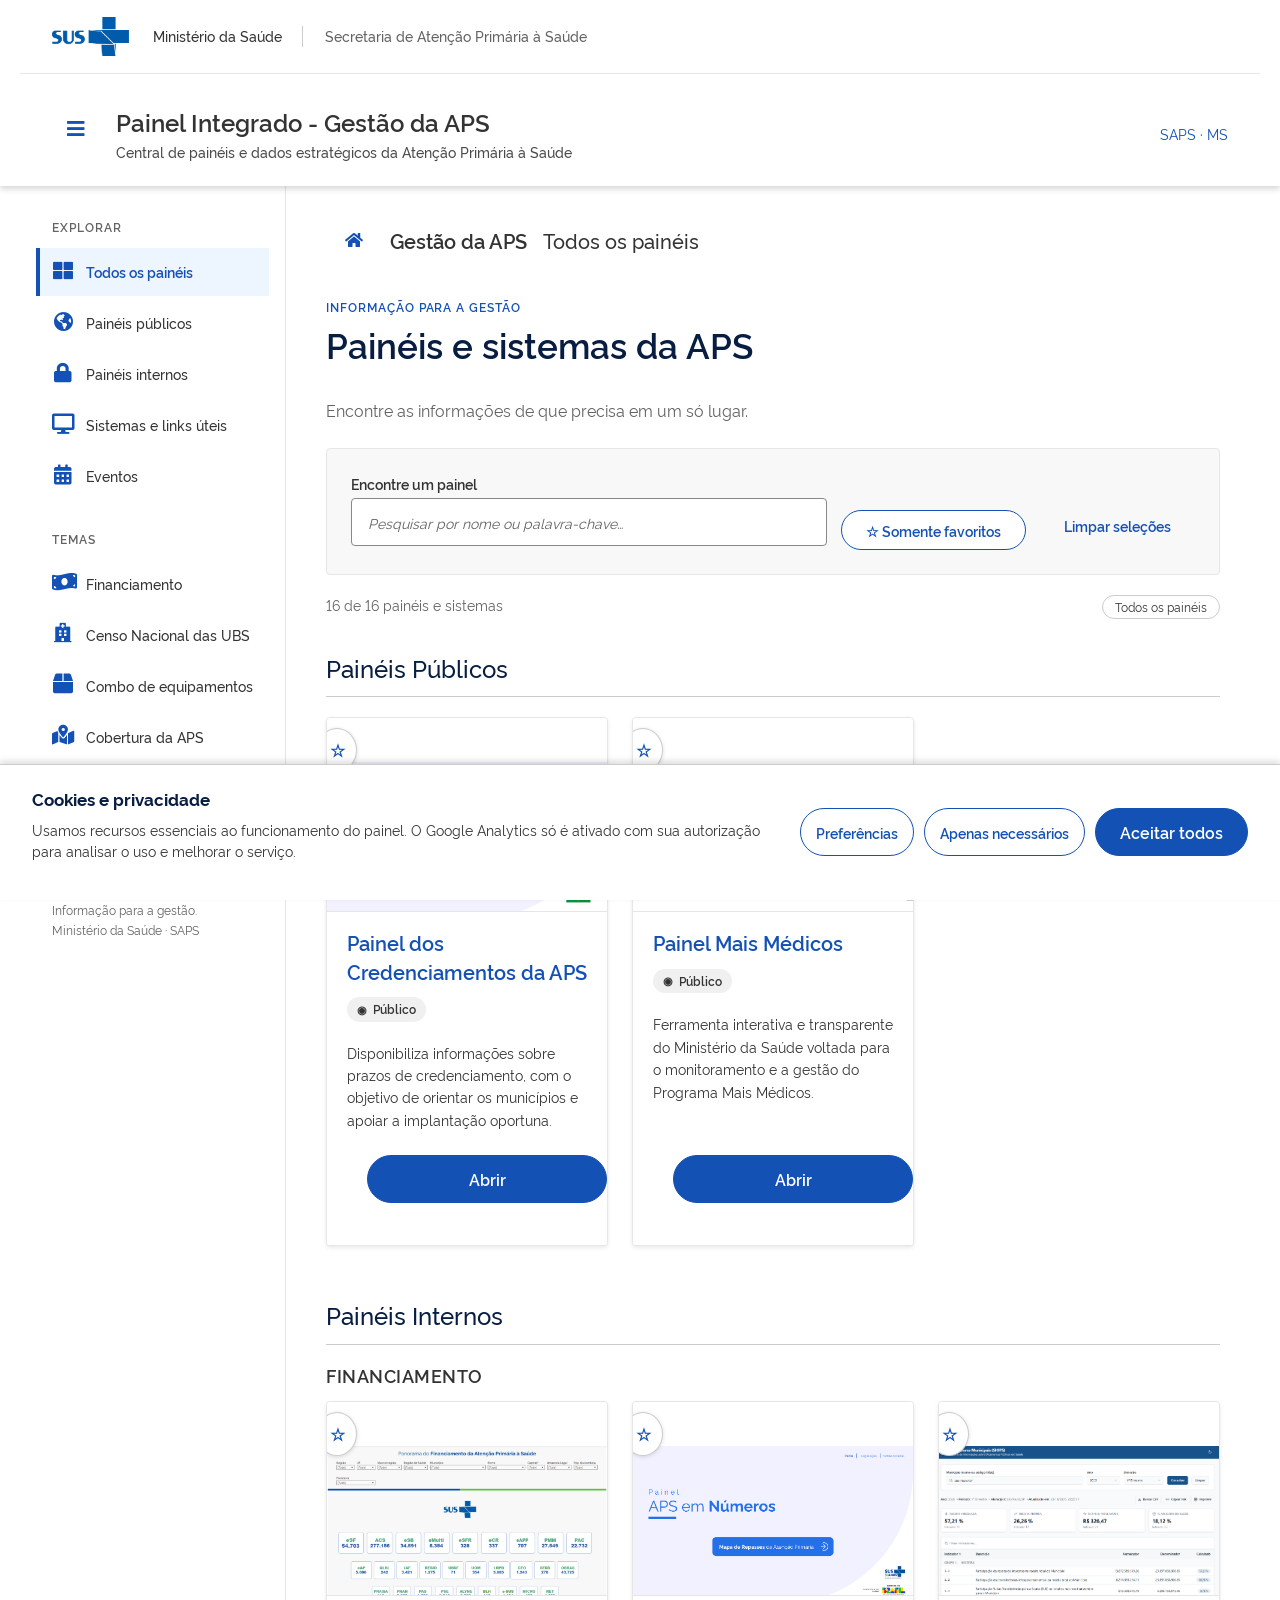
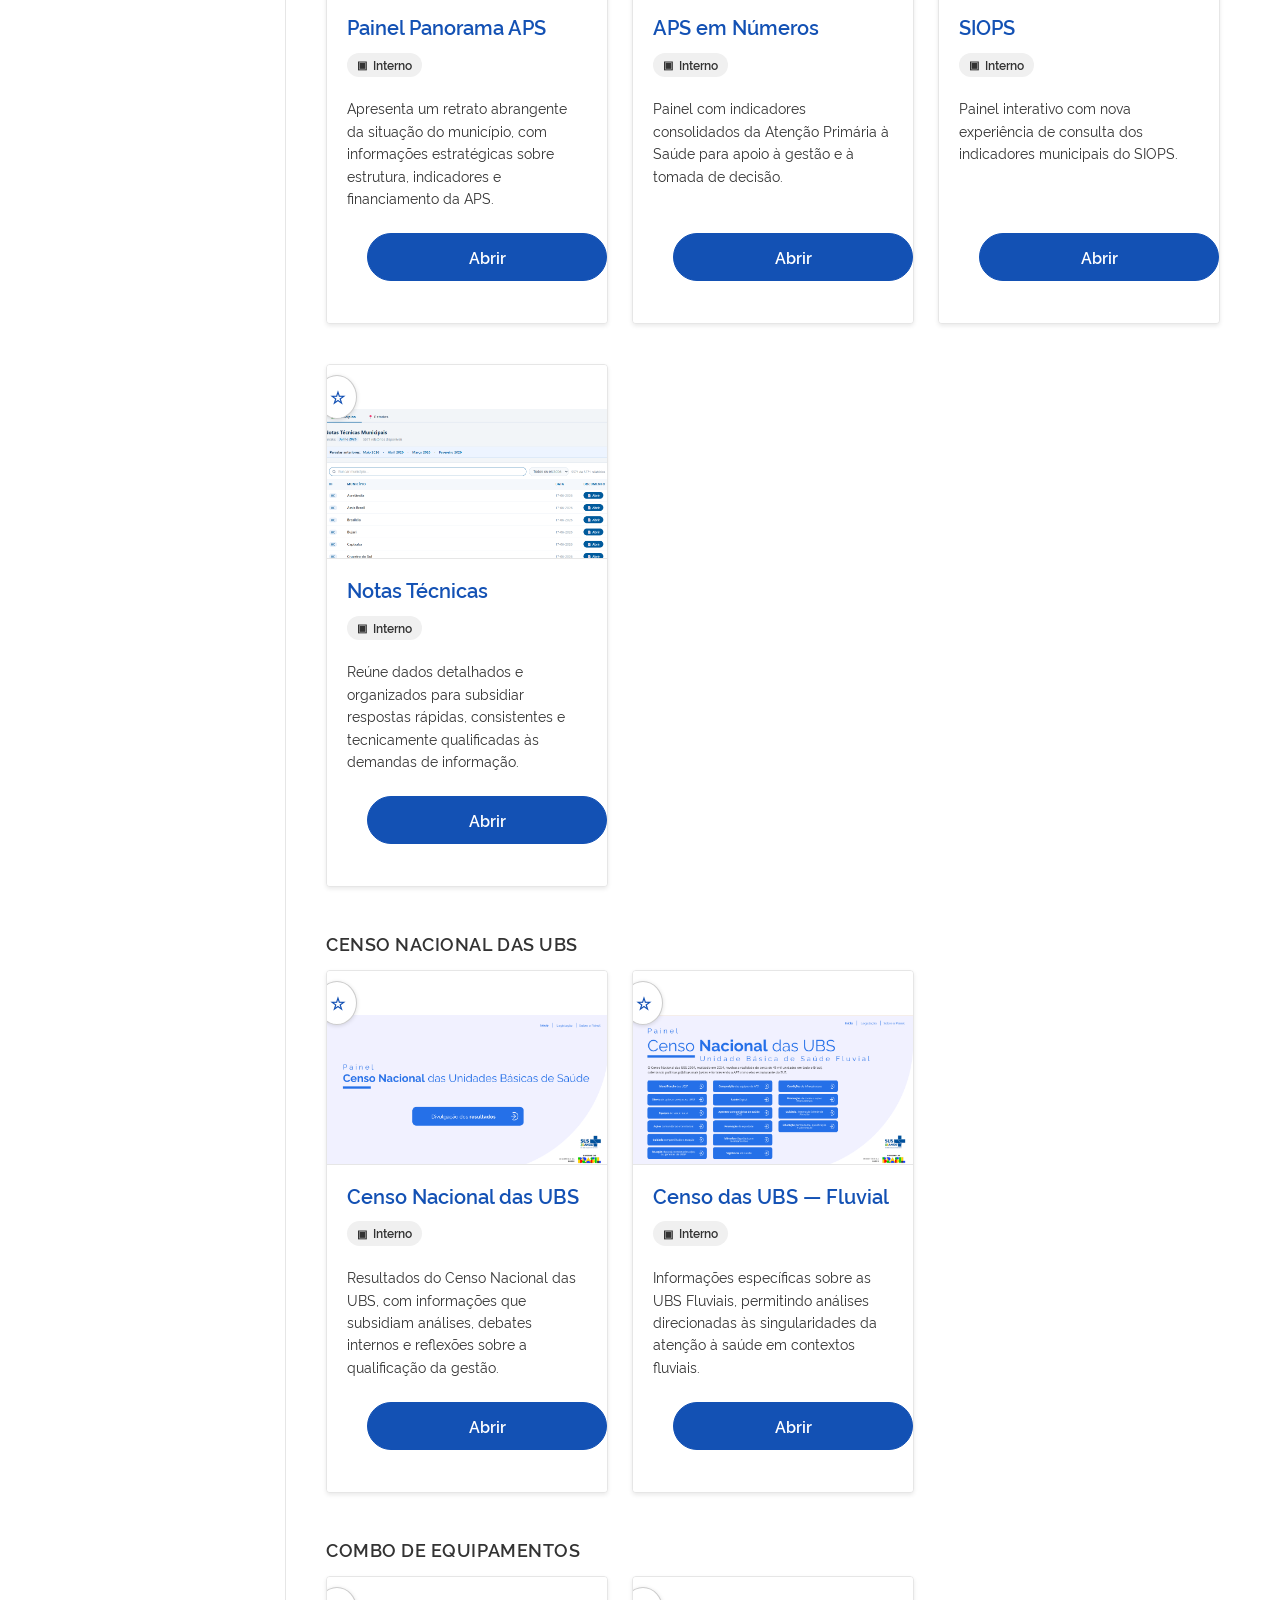
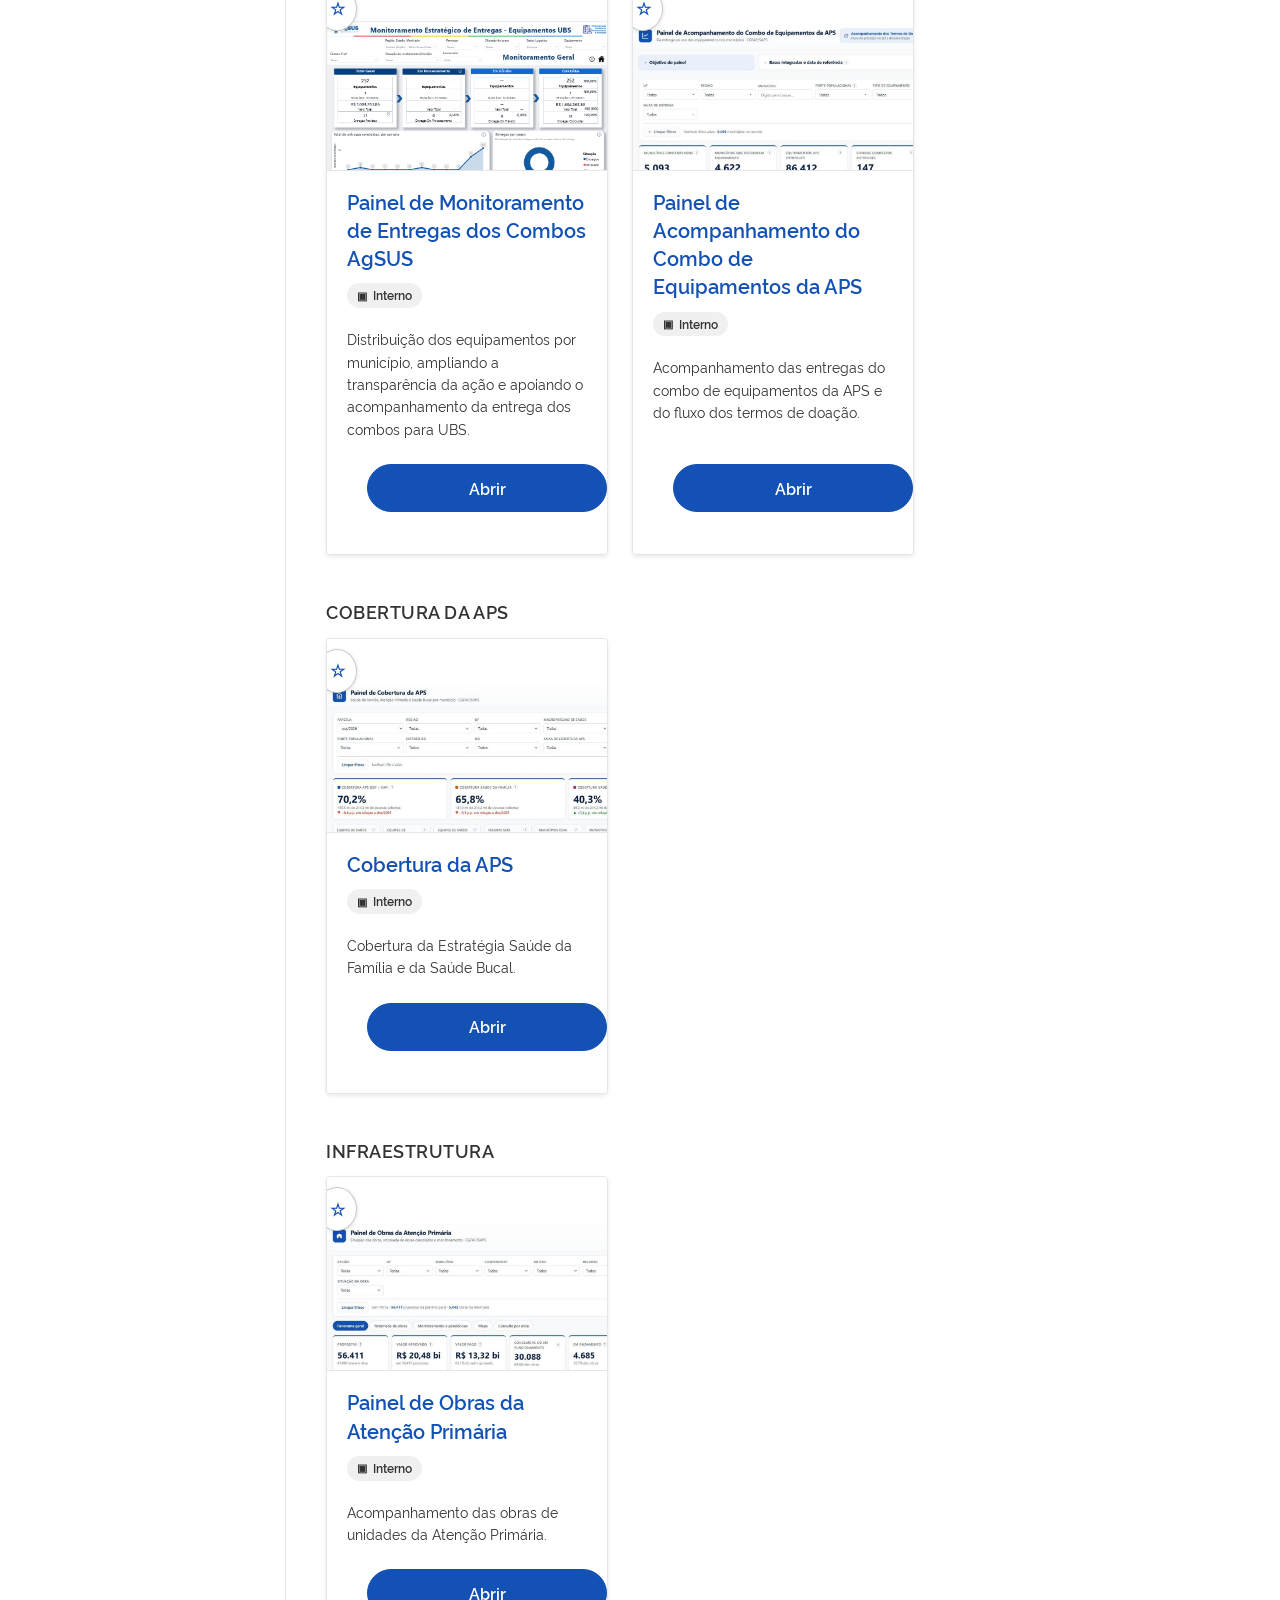
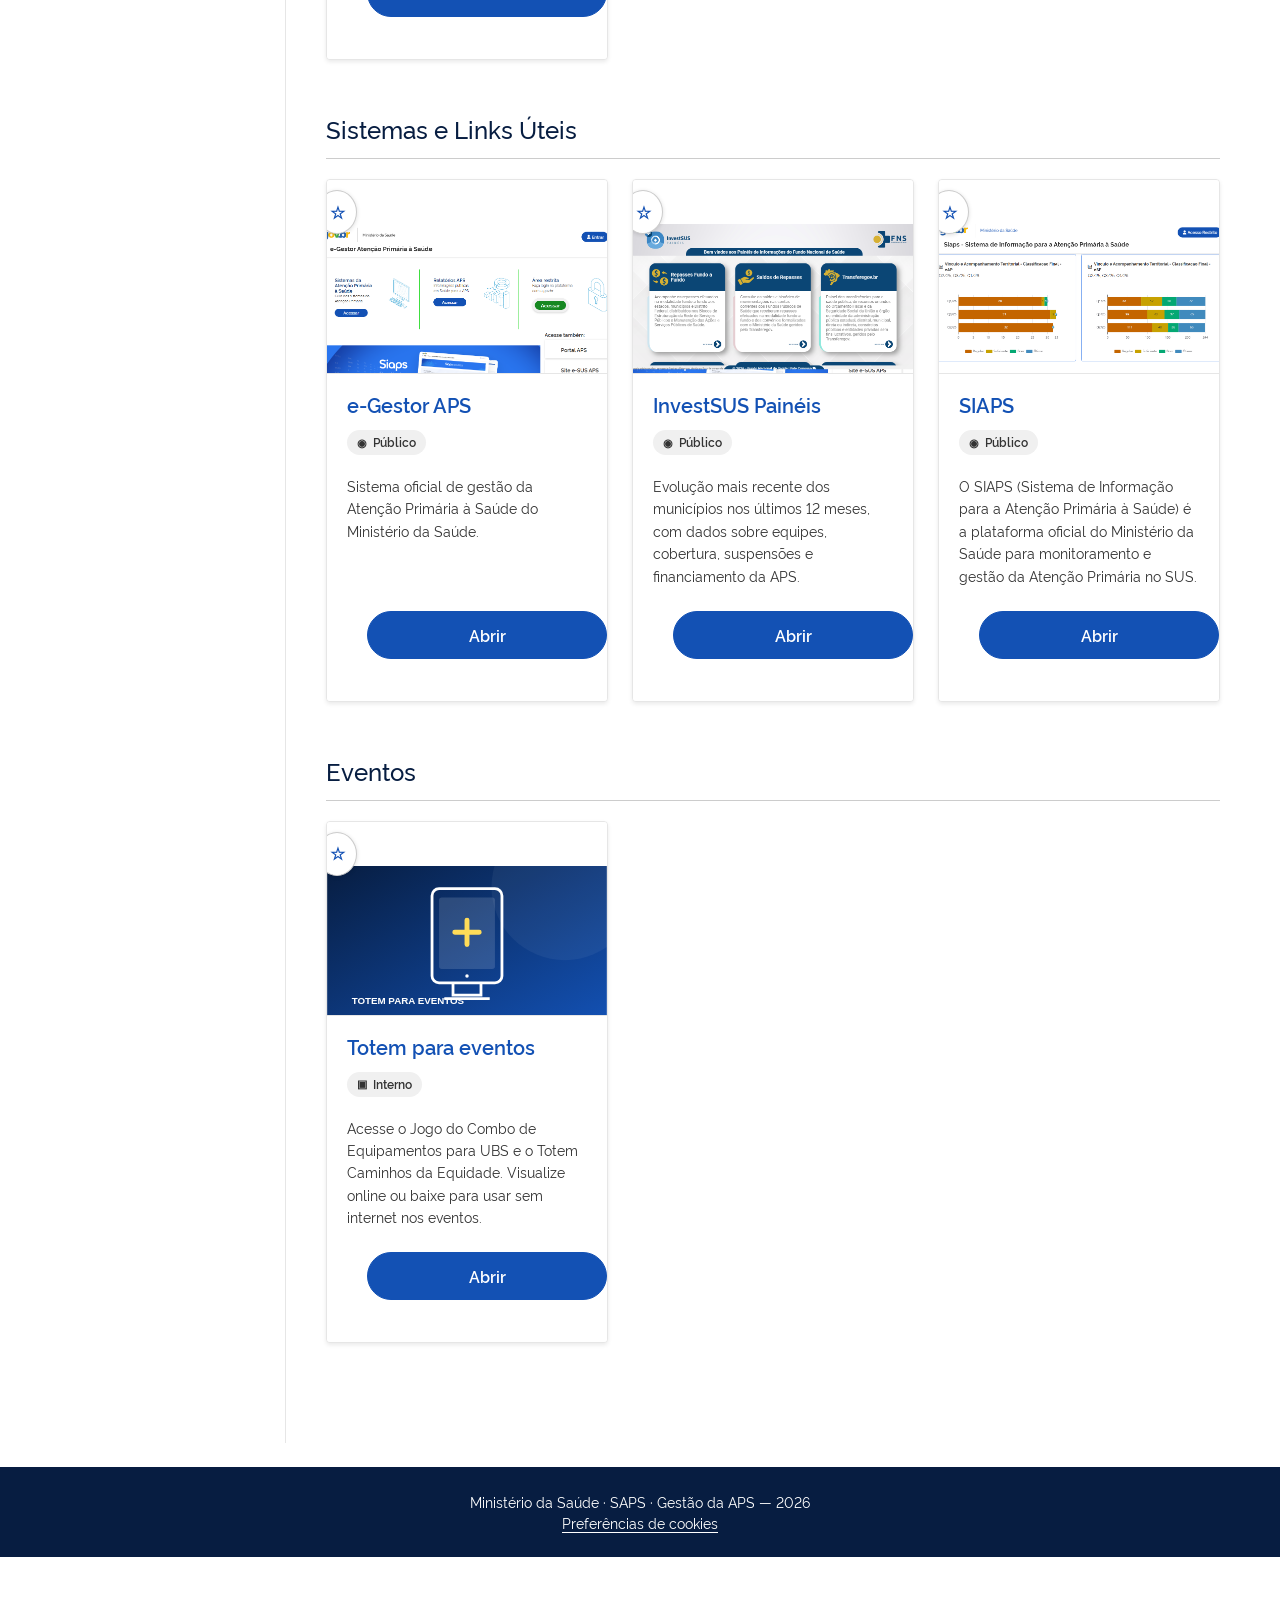
==== index.html @ c531ba9f "Alinha interfaces ao gov.br DS e preserva Totems e Modo Tatico" ====
<!DOCTYPE html>
<html lang="pt-BR">
<head>
  <meta charset="UTF-8" />
  <script>
    // Redireciona somente o domínio antigo, evitando um ciclo no novo endereço.
    if (window.location.hostname === 'saps-atentimentos.onrender.com') {
      window.location.replace('https://atendimentos-saps.onrender.com/');
    }
  </script>
  <meta name="viewport" content="width=device-width, initial-scale=1.0" />
  <title>Painel Integrado - Gestão da APS</title>
  <meta name="description" content="Central de painéis e dados estratégicos da Atenção Primária à Saúde." />
  <link rel="icon" type="image/png" href="imagens/icon.png?v=20261024-original" />
  <!-- Google tag (gtag.js) -->
  <script>
    function gtag(){ /* Analytics condicionado ao consentimento. */ }

    // Dispara um evento no GA4 sempre que um card de painel/link for clicado,
    // identificando qual painel/link foi acessado e para onde ele leva.
    function rastrearClique(nome, categoria, destino) {
      gtag('event', 'clique_painel', {
        'painel_nome': nome,
        'categoria': categoria,
        'destino': destino
      });
    }

    // Se a imagem do painel ainda não foi adicionada em /imagens, mostra um placeholder no lugar.
    function handleImgError(img) {
      var placeholder = document.createElement('div');
      placeholder.className = 'thumb-placeholder';
      placeholder.textContent = 'Imagem em breve';
      img.replaceWith(placeholder);
    }
  </script>
  <style>
    *, *::before, *::after {
      box-sizing: border-box;
      margin: 0;
      padding: 0;
    }
    html {
      scrollbar-color: var(--painel-blue,#1351b4) #e2e8f0;
    }
    ::-webkit-scrollbar {
      width: 12px;
      height: 12px;
    }
    ::-webkit-scrollbar-track {
      background: #e2e8f0;
    }
    ::-webkit-scrollbar-thumb {
      background-color: var(--painel-blue,#1351b4);
      border-radius: 8px;
      border: 2px solid #e2e8f0;
    }
    ::-webkit-scrollbar-thumb:hover {
      background-color: #0c326f;
    }
    body {
      font-family: -apple-system, BlinkMacSystemFont, 'Segoe UI', Roboto, Arial, sans-serif;
      -webkit-font-smoothing: antialiased;
      background: #f8fafc;
      color: #1a2b3c;
      min-height: 100vh;
      display: flex;
      flex-direction: column;
    }
    header {
      background: var(--painel-blue,#1351b4);
      color: #fff;
      padding: 20px 32px;
      box-shadow: 0 2px 6px rgba(0,0,0,0.2);
      display: flex;
      align-items: center;
      justify-content: center;
      gap: 20px;
      text-align: center;
    }
    header img.logo {
      height: 88px;
      width: auto;
      flex-shrink: 0;
    }
    header h1 {
      font-size: 1.45rem;
      font-weight: 600;
      letter-spacing: -0.01em;
      line-height: 1.25;
    }
    header p {
      font-size: 0.9rem;
      font-weight: 300;
      opacity: 0.88;
      margin-top: 6px;
    }
    main {
      flex: 1;
      width: 100%;
      max-width: 1200px;
      margin: 0 auto;
      padding: 32px 20px 48px;
    }
    section.grupo {
      margin-bottom: 48px;
    }
    section.grupo h2 {
      font-size: 0.78rem;
      font-weight: 700;
      text-transform: uppercase;
      letter-spacing: 0.06em;
      color: var(--painel-blue,#1351b4);
      border-bottom: 1px solid #d7e0e9;
      padding-bottom: 10px;
      margin-bottom: 18px;
    }
    .subgrupo {
      margin-bottom: 24px;
    }
    .subgrupo:last-child {
      margin-bottom: 0;
    }
    .subgrupo-titulo {
      font-size: 0.85rem;
      font-weight: 700;
      text-transform: uppercase;
      letter-spacing: 0.03em;
      color: #4b5c6e;
      margin-bottom: 10px;
    }
    .cards {
      display: grid;
      grid-template-columns: repeat(auto-fill, minmax(280px, 1fr));
      gap: 22px;
    }
    .card {
      position: relative;
      isolation: isolate;
      background: #ffffff;
      border: 1px solid #e6ecf2;
      border-top: 4px solid #c9d6e2;
      border-radius: 8px;
      box-shadow: 0 1px 2px rgba(16,24,40,0.04);
      padding: 22px 24px;
      display: flex;
      flex-direction: column;
      gap: 8px;
      transition: border-color 0.15s ease, box-shadow 0.15s ease, transform 0.15s ease;
    }
    .card:hover {
      border-color: #c9d6e2;
      box-shadow: 0 8px 20px rgba(16,24,40,0.1);
      transform: translateY(-3px);
    }
    .card.cat-publico { border-top-color: #2fa85a; }
    .card.cat-financiamento { border-top-color: #d9822b; }
    .card.cat-censo-ubs { border-top-color: #7c4dd9; }
    .card.cat-combos-ubs { border-top-color: #0aa3b5; }
    .card.cat-cobertura-aps { border-top-color: #2e8b57; }
    .card.cat-infraestrutura { border-top-color: #b5533e; }
    .card.cat-sistemas { border-top-color: var(--painel-blue,#1351b4); }
    .cat-icon {
      margin-right: 6px;
    }
    .favorite-btn {
      position: absolute;
      top: 12px;
      right: 12px;
      z-index: 2;
      width: 30px;
      height: 30px;
      border: none;
      border-radius: 50%;
      background: rgba(16,24,40,0.04);
      color: #9aa8b8;
      font-size: 1rem;
      line-height: 1;
      cursor: pointer;
      display: flex;
      align-items: center;
      justify-content: center;
      transition: background 0.15s ease, color 0.15s ease;
    }
    .favorite-btn:hover {
      background: rgba(217,130,11,0.12);
    }
    .favorite-btn.ativo {
      color: #d98a0b;
    }
    .card a.acessar {
      position: relative;
      z-index: 1;
    }
    .card a.acessar::after {
      content: '';
      position: absolute;
      inset: 0;
      z-index: 1;
    }
    .thumb {
      width: 100%;
      height: 160px;
      border-radius: 6px;
      overflow: hidden;
      background: #e8edf2;
    }
    .thumb img {
      width: 100%;
      height: 100%;
      object-fit: cover;
      object-position: top;
      display: block;
    }
    .thumb-placeholder {
      width: 100%;
      height: 160px;
      display: flex;
      align-items: center;
      justify-content: center;
      color: #8a99ab;
      font-size: 0.8rem;
      background: #e8edf2;
      border-radius: 6px;
      text-align: center;
      padding: 0 12px;
    }
    .card-title {
      display: flex;
      align-items: center;
      justify-content: space-between;
      gap: 8px;
    }
    .card-title h3 {
      font-size: 0.98rem;
      font-weight: 600;
      color: #1a2b3c;
    }
    .badge {
      display: inline-flex;
      align-items: center;
      gap: 6px;
      font-size: 0.7rem;
      font-weight: 600;
      text-transform: uppercase;
      letter-spacing: 0.03em;
      white-space: nowrap;
    }
    .badge .dot {
      width: 6px;
      height: 6px;
      border-radius: 50%;
      flex-shrink: 0;
    }
    .badge.interno {
      color: #b3540a;
    }
    .badge.interno .dot {
      background: #d9822b;
    }
    .badge.publico {
      color: #1c7a3c;
    }
    .badge.publico .dot {
      background: #2fa85a;
    }
    .card p.desc {
      font-size: 0.85rem;
      color: #4b5c6e;
      line-height: 1.4;
      flex: 1;
    }
    .card a.acessar {
      align-self: flex-start;
      margin-top: 4px;
      background: var(--painel-blue,#1351b4);
      color: #fff;
      text-decoration: none;
      font-size: 0.82rem;
      font-weight: 600;
      padding: 7px 14px;
      border-radius: 6px;
      transition: background 0.15s ease;
    }
    .card a.acessar:hover {
      background: #0c326f;
    }
    /* Rodapé no padrão do SIAPS (faixa azul-marinho, texto branco); o visual final está em visual_saps.css. */
    footer {
      margin-top: 24px;
      padding: 25px 30px;
      border: 0;
      background: none;
      text-align: center;
      font-size: 12px;
      color: #8190a4;
    }
    .busca-bar {
      background: #ffffff;
      border-bottom: 1px solid #e6ecf2;
      padding: 18px 20px;
      display: flex;
      align-items: center;
      justify-content: center;
      gap: 12px;
      flex-wrap: wrap;
    }
    .busca-input {
      width: 100%;
      max-width: 420px;
      padding: 10px 14px;
      border: 1px solid #d0dae4;
      border-radius: 8px;
      font-size: 0.9rem;
      color: #1a2b3c;
    }
    .busca-input:focus {
      outline: none;
      border-color: var(--painel-blue,#1351b4);
      box-shadow: 0 0 0 3px rgba(19,81,180,0.12);
    }
    .favoritos-toggle {
      padding: 10px 16px;
      border: 1px solid #d0dae4;
      border-radius: 8px;
      background: #fff;
      color: #4b5c6e;
      font-size: 0.85rem;
      font-weight: 600;
      cursor: pointer;
      white-space: nowrap;
      transition: background 0.15s ease, color 0.15s ease, border-color 0.15s ease;
    }
    .favoritos-toggle.ativo {
      background: #fff4e0;
      border-color: #d98a0b;
      color: #b3540a;
    }
    .empty-state {
      display: none;
      text-align: center;
      padding: 40px 20px;
      color: #6b7c93;
      font-size: 0.9rem;
    }
    .modal-overlay {
      position: fixed;
      inset: 0;
      background: rgba(16,24,40,0.55);
      display: flex;
      align-items: center;
      justify-content: center;
      padding: 24px;
      z-index: 1000;
      opacity: 0;
      pointer-events: none;
      transition: opacity 0.15s ease;
    }
    .modal-overlay.aberto {
      opacity: 1;
      pointer-events: auto;
    }
    .modal-painel {
      background: #fff;
      border-radius: 10px;
      width: 100%;
      max-width: 1200px;
      height: 88vh;
      display: flex;
      flex-direction: column;
      overflow: hidden;
      box-shadow: 0 20px 60px rgba(16,24,40,0.3);
    }
    .modal-header {
      display: flex;
      align-items: center;
      justify-content: space-between;
      gap: 12px;
      padding: 14px 20px;
      border-bottom: 1px solid #e6ecf2;
      flex-shrink: 0;
    }
    .modal-header h3 {
      font-size: 1rem;
      font-weight: 600;
      color: #1a2b3c;
    }
    .modal-actions {
      display: flex;
      align-items: center;
      gap: 16px;
      flex-shrink: 0;
    }
    .modal-link {
      font-size: 0.82rem;
      color: var(--painel-blue,#1351b4);
      text-decoration: none;
      font-weight: 600;
      white-space: nowrap;
    }
    .modal-link:hover {
      text-decoration: underline;
    }
    .modal-close {
      width: 32px;
      height: 32px;
      border: none;
      border-radius: 6px;
      background: #f0f4f8;
      color: #4b5c6e;
      font-size: 1rem;
      cursor: pointer;
      flex-shrink: 0;
    }
    .modal-close:hover {
      background: #e6ecf2;
    }
    .modal-body {
      position: relative;
      flex: 1;
      background: #f8fafc;
    }
    .modal-body iframe {
      position: absolute;
      inset: 0;
      width: 100%;
      height: 100%;
      border: none;
      opacity: 0;
      transition: opacity 0.2s ease;
    }
    .modal-loading {
      position: absolute;
      inset: 0;
      display: flex;
      align-items: center;
      justify-content: center;
      color: #6b7c93;
      font-size: 0.9rem;
      background: #f8fafc;
    }
    @media (max-width: 600px) {
      .modal-overlay {
        padding: 0;
      }
      .modal-painel {
        height: 100vh;
        border-radius: 0;
      }
    }
    @media (max-width: 600px) {
      header {
        flex-direction: column;
        gap: 12px;
      }
    }
  </style>
  <link rel="stylesheet" href="visual_saps.css?v=20261122-govbr">
  <link rel="stylesheet" href="privacidade.css?v=20261110">
<link rel="stylesheet" href="govbr_base.css?v=3.7.0-20261122">
</head>
<body class="template-base">
<div class="br-skiplink"><a class="skip" href="#conteudo" accesskey="1">Ir para o conteúdo</a></div>
<header class="saps-header br-header"><div class="container-lg">
  <div class="institution header-top"><div class="header-logo"><img class="logo" src="imagens/logo_sus.png?v=20261024-sus" alt="Logo SUS"><strong>Ministério da Saúde</strong></div><span>Secretaria de Atenção Primária à Saúde</span></div>
  <div class="brand header-bottom"><div class="header-menu"><button id="menuToggle" class="br-button circle" type="button" aria-label="Recolher menu" aria-expanded="true" aria-controls="sideMenu"><i class="fas fa-bars nav-icon" aria-hidden="true"></i></button><div class="header-info"><h1 class="header-title">Painel Integrado - Gestão da APS</h1><p class="header-subtitle">Central de painéis e dados estratégicos da Atenção Primária à Saúde</p></div></div><span class="brand-tag">SAPS · MS</span></div>
</div></header>
<button id="menuBackdrop" type="button" aria-label="Fechar menu" hidden></button>
<div class="app container-lg"><aside class="sidebar br-menu" id="sideMenu"><div class="menu-container"><div class="menu-panel"><div class="menu-body">
  <div class="nav-title">EXPLORAR</div><nav aria-label="Categorias de acesso">
    <button class="nav-item menu-item active" type="button" data-filter="todos" aria-label="Todos os painéis" aria-current="page"><i class="fas fa-th-large nav-icon" aria-hidden="true"></i><span>Todos os painéis</span></button>
    <button class="nav-item menu-item" type="button" data-filter="publico" aria-label="Painéis públicos"><i class="fas fa-globe-americas nav-icon" aria-hidden="true"></i><span>Painéis públicos</span></button>
    <button class="nav-item menu-item" type="button" data-filter="interno" aria-label="Painéis internos"><i class="fas fa-lock nav-icon" aria-hidden="true"></i><span>Painéis internos</span></button>
    <button class="nav-item menu-item" type="button" data-filter="sistemas" aria-label="Sistemas e links úteis"><i class="fas fa-desktop nav-icon" aria-hidden="true"></i><span>Sistemas e links úteis</span></button>
    <button class="nav-item menu-item" type="button" data-filter="eventos" aria-label="Eventos"><i class="fas fa-calendar-alt nav-icon" aria-hidden="true"></i><span>Eventos</span></button>
  </nav><div class="nav-title temas">TEMAS</div><nav aria-label="Temas dos painéis">
    <button class="nav-item menu-item" type="button" data-filter="financiamento" aria-label="Financiamento"><i class="fas fa-money-bill-wave nav-icon" aria-hidden="true"></i><span>Financiamento</span></button>
    <button class="nav-item menu-item" type="button" data-filter="censo-ubs" aria-label="Censo Nacional das UBS"><i class="fas fa-hospital nav-icon" aria-hidden="true"></i><span>Censo Nacional das UBS</span></button>
    <button class="nav-item menu-item" type="button" data-filter="combos-ubs" aria-label="Combo de equipamentos"><i class="fas fa-box nav-icon" aria-hidden="true"></i><span>Combo de equipamentos</span></button>
    <button class="nav-item menu-item" type="button" data-filter="cobertura-aps" aria-label="Cobertura da APS"><i class="fas fa-map-marked-alt nav-icon" aria-hidden="true"></i><span>Cobertura da APS</span></button>
    <button class="nav-item menu-item" type="button" data-filter="infraestrutura" aria-label="Infraestrutura"><i class="fas fa-building nav-icon" aria-hidden="true"></i><span>Infraestrutura</span></button>
  </nav><div class="sidebar-footer"><strong>Gestão da APS</strong>Informação para a gestão.<br>Ministério da Saúde · SAPS</div>
</div></div></div></aside><main id="conteudo" tabindex="-1">
  <nav class="breadcrumb br-breadcrumb" aria-label="Navegação"><ol class="crumb-list"><li class="crumb home"><a class="br-button circle" href="#conteudo" aria-label="Ir para o conteúdo"><i class="fas fa-home" aria-hidden="true"></i></a></li><li class="crumb"><span>Gestão da APS</span></li><li class="crumb" aria-current="page"><span id="breadcrumbCurrent">Todos os painéis</span></li></ol></nav>
  <div class="page-heading"><div class="eyebrow">INFORMAÇÃO PARA A GESTÃO</div><h2>Painéis e sistemas da APS</h2><p>Encontre as informações de que precisa em um só lugar.</p></div>
  <div class="busca-bar"><div class="br-input"><label for="busca">Encontre um painel</label><input type="search" class="busca-input" id="busca" placeholder="Pesquisar por nome ou palavra-chave…" oninput="aplicarFiltros()"></div><button type="button" class="favoritos-toggle br-button secondary" id="favoritosToggle" aria-pressed="false" onclick="alternarFavoritosToggle()">☆ Somente favoritos</button><button type="button" class="clear-search br-button tertiary" id="clearSearch">Limpar seleções</button></div>
  <div class="results"><span id="resultCount" role="status" aria-live="polite"></span><span id="filterCurrent" class="filter-chip">Todos os painéis</span></div>

    <section class="grupo">
      <h2>Painéis Públicos</h2>
      <div class="cards">
        <div class="card br-card cat-publico" data-id="credenciamentos-aps"><div class="card-header">
          <button class="favorite-btn br-button circle tertiary" type="button" aria-label="Favoritar Painel dos Credenciamentos da APS" onclick="alternarFavorito(event, 'credenciamentos-aps', this)">☆</button>
          <div class="thumb">
            <img src="imagens/credenciamentos.png" alt="Prévia do Painel dos Credenciamentos da APS" loading="lazy" onerror="handleImgError(this)">
          </div>
          <div class="card-title">
            <h3><span class="cat-icon">🌐</span>Painel dos Credenciamentos da APS</h3>
            <span class="badge publico"><span class="dot"></span>Público</span>
          </div>
          </div><div class="card-content"><p class="desc">Disponibiliza informações sobre prazos de credenciamento, com o objetivo de orientar os municípios e apoiar a implantação oportuna.</p></div><div class="card-footer">
          <a class="acessar br-button primary" href="https://painel-credenciamentos.onrender.com/" target="_blank" rel="noopener"
             onclick="rastrearClique('Painel dos Credenciamentos da APS', 'Público', 'https://painel-credenciamentos.onrender.com/')">Abrir</a></div>
        </div>

        <div class="card br-card cat-publico" data-id="mais-medicos"><div class="card-header">
          <button class="favorite-btn br-button circle tertiary" type="button" aria-label="Favoritar Painel Mais Médicos" onclick="alternarFavorito(event, 'mais-medicos', this)">☆</button>
          <div class="thumb">
            <img src="imagens/mais-medicos.png" alt="Prévia do Painel Mais Médicos" loading="lazy" onerror="handleImgError(this)">
          </div>
          <div class="card-title">
            <h3><span class="cat-icon">🌐</span>Painel Mais Médicos</h3>
            <span class="badge publico"><span class="dot"></span>Público</span>
          </div>
          </div><div class="card-content"><p class="desc">Ferramenta interativa e transparente do Ministério da Saúde voltada para o monitoramento e a gestão do Programa Mais Médicos.</p></div><div class="card-footer">
          <a class="acessar br-button primary" href="https://app.powerbi.com/view?r=eyJrIjoiMTZkYzIxZGUtMTU5NS00NDllLWI4OGMtM2VhMzJmNDJkZWI4IiwidCI6IjlhNTU0YWQzLWI1MmItNDg2Mi1hMzZmLTg0ZDg5MWU1YzcwNSJ9&pageName=ad4a2a374aec48992ed2" target="_blank" rel="noopener"
             onclick="rastrearClique('Painel Mais Médicos', 'Público', 'powerbi_mais_medicos')">Abrir</a></div>
        </div>
      </div>
    </section>

    <section class="grupo">
      <h2>Painéis Internos</h2>

      <div class="subgrupo">
        <h3 class="subgrupo-titulo">Financiamento</h3>
        <div class="cards">
          <div class="card br-card cat-financiamento" data-id="panorama-aps"><div class="card-header">
            <button class="favorite-btn br-button circle tertiary" type="button" aria-label="Favoritar Painel Panorama APS" onclick="alternarFavorito(event, 'panorama-aps', this)">☆</button>
            <div class="thumb">
              <img src="imagens/panorama-aps.png" alt="Prévia do Painel Panorama APS" loading="lazy" onerror="handleImgError(this)">
            </div>
            <div class="card-title">
              <h3><span class="cat-icon">💰</span>Painel Panorama APS</h3>
              <span class="badge interno"><span class="dot"></span>Interno</span>
            </div>
            </div><div class="card-content"><p class="desc">Apresenta um retrato abrangente da situação do município, com informações estratégicas sobre estrutura, indicadores e financiamento da APS.</p></div><div class="card-footer">
            <a class="acessar br-button primary" href="https://apspanorama.onrender.com/" target="_blank" rel="noopener"
               onclick="rastrearClique('Painel Panorama APS', 'Interno', 'https://apspanorama.onrender.com/')">Abrir</a></div>
          </div>

          <div class="card br-card cat-financiamento" data-id="aps-em-numeros"><div class="card-header">
            <button class="favorite-btn br-button circle tertiary" type="button" aria-label="Favoritar APS em Números" onclick="alternarFavorito(event, 'aps-em-numeros', this)">☆</button>
            <div class="thumb">
              <img src="imagens/aps-em-numeros.png" alt="Prévia do painel APS em Números" loading="lazy" onerror="handleImgError(this)">
            </div>
            <div class="card-title">
              <h3><span class="cat-icon">💰</span>APS em Números</h3>
              <span class="badge interno"><span class="dot"></span>Interno</span>
            </div>
            </div><div class="card-content"><p class="desc">Painel com indicadores consolidados da Atenção Primária à Saúde para apoio à gestão e à tomada de decisão.</p></div><div class="card-footer">
            <a class="acessar br-button primary" href="https://app.powerbi.com/view?r=eyJrIjoiOWRmOTNkZjktYjhkZC00NjI2LTk0YzQtMDEwNTY3OWQ5NWUzIiwidCI6IjlhNTU0YWQzLWI1MmItNDg2Mi1hMzZmLTg0ZDg5MWU1YzcwNSJ9" target="_blank" rel="noopener"
               onclick="rastrearClique('APS em Números', 'Interno', 'powerbi_aps_em_numeros')">Abrir</a></div>
          </div>

          <div class="card br-card cat-financiamento" data-id="siops"><div class="card-header">
            <button class="favorite-btn br-button circle tertiary" type="button" aria-label="Favoritar SIOPS" onclick="alternarFavorito(event, 'siops', this)">☆</button>
            <div class="thumb">
              <img src="imagens/SIOPS.png" alt="Prévia do painel SIOPS" loading="lazy" onerror="handleImgError(this)">
            </div>
            <div class="card-title">
              <h3><span class="cat-icon">💰</span>SIOPS</h3>
              <span class="badge interno"><span class="dot"></span>Interno</span>
            </div>
            </div><div class="card-content"><p class="desc">Painel interativo com nova experiência de consulta dos indicadores municipais do SIOPS.</p></div><div class="card-footer">
            <a class="acessar br-button primary" href="https://portal-dados-municipais.lovable.app/" target="_blank" rel="noopener"
               onclick="rastrearClique('SIOPS', 'Interno', 'https://portal-dados-municipais.lovable.app/')">Abrir</a></div>
          </div>

          <div class="card br-card cat-financiamento" data-id="notas-tecnicas"><div class="card-header">
            <button class="favorite-btn br-button circle tertiary" type="button" aria-label="Favoritar Notas Técnicas" onclick="alternarFavorito(event, 'notas-tecnicas', this)">☆</button>
            <div class="thumb">
              <img src="imagens/notas-tecnicas.png" alt="Prévia do painel Notas Técnicas" loading="lazy" onerror="handleImgError(this)">
            </div>
            <div class="card-title">
              <h3><span class="cat-icon">💰</span>Notas Técnicas</h3>
              <span class="badge interno"><span class="dot"></span>Interno</span>
            </div>
            </div><div class="card-content"><p class="desc">Reúne dados detalhados e organizados para subsidiar respostas rápidas, consistentes e tecnicamente qualificadas às demandas de informação.</p></div><div class="card-footer">
            <a class="acessar br-button primary" href="https://notas-tecnicas-aps.onrender.com/" target="_blank" rel="noopener"
               onclick="return abrirPainel(event, this, 'Notas Técnicas', 'Interno')">Abrir</a></div>
          </div>
        </div>
      </div>

      <div class="subgrupo">
        <h3 class="subgrupo-titulo">Censo Nacional das UBS</h3>
        <div class="cards">
          <div class="card br-card cat-censo-ubs" data-id="censo-nacional-ubs"><div class="card-header">
            <button class="favorite-btn br-button circle tertiary" type="button" aria-label="Favoritar Censo Nacional das UBS" onclick="alternarFavorito(event, 'censo-nacional-ubs', this)">☆</button>
            <div class="thumb">
              <img src="imagens/censo-nacional-ubs.png" alt="Prévia do painel Censo Nacional das UBS" loading="lazy" onerror="handleImgError(this)">
            </div>
            <div class="card-title">
              <h3><span class="cat-icon">🏥</span>Censo Nacional das UBS</h3>
              <span class="badge interno"><span class="dot"></span>Interno</span>
            </div>
            </div><div class="card-content"><p class="desc">Resultados do Censo Nacional das UBS, com informações que subsidiam análises, debates internos e reflexões sobre a qualificação da gestão.</p></div><div class="card-footer">
            <a class="acessar br-button primary" href="https://app.powerbi.com/view?r=eyJrIjoiZjdkMjIyMjUtZjhiNi00NmY3LTgwOTQtMTBkMzljZjFjYzkxIiwidCI6IjlhNTU0YWQzLWI1MmItNDg2Mi1hMzZmLTg0ZDg5MWU1YzcwNSJ9" target="_blank" rel="noopener"
               onclick="rastrearClique('Censo Nacional das UBS', 'Interno', 'powerbi_censo_nacional_ubs')">Abrir</a></div>
          </div>

          <div class="card br-card cat-censo-ubs" data-id="censo-ubs-fluvial"><div class="card-header">
            <button class="favorite-btn br-button circle tertiary" type="button" aria-label="Favoritar Censo das UBS Fluvial" onclick="alternarFavorito(event, 'censo-ubs-fluvial', this)">☆</button>
            <div class="thumb">
              <img src="imagens/censo-ubs-fluvial.png" alt="Prévia do painel Censo das UBS Fluvial" loading="lazy" onerror="handleImgError(this)">
            </div>
            <div class="card-title">
              <h3><span class="cat-icon">🏥</span>Censo das UBS — Fluvial</h3>
              <span class="badge interno"><span class="dot"></span>Interno</span>
            </div>
            </div><div class="card-content"><p class="desc">Informações específicas sobre as UBS Fluviais, permitindo análises direcionadas às singularidades da atenção à saúde em contextos fluviais.</p></div><div class="card-footer">
            <a class="acessar br-button primary" href="https://app.powerbi.com/view?r=eyJrIjoiMmNmNTQ1NWQtNzdmOC00OTg0LTlmZTMtNDg5NTc0OWE5NmRkIiwidCI6IjlhNTU0YWQzLWI1MmItNDg2Mi1hMzZmLTg0ZDg5MWU1YzcwNSJ9" target="_blank" rel="noopener"
               onclick="rastrearClique('Censo das UBS - Fluvial', 'Interno', 'powerbi_censo_ubs_fluvial')">Abrir</a></div>
          </div>
        </div>
      </div>

      <div class="subgrupo">
        <h3 class="subgrupo-titulo">Combo de equipamentos</h3>
        <div class="cards">
          <div class="card br-card cat-combos-ubs" data-id="monitoramento-agsus"><div class="card-header">
            <button class="favorite-btn br-button circle tertiary" type="button" aria-label="Favoritar Painel de Monitoramento de Entregas dos Combos AgSUS" onclick="alternarFavorito(event, 'monitoramento-agsus', this)">☆</button>
            <div class="thumb">
              <img src="imagens/painel-agsus.png" alt="Prévia do Painel de Monitoramento de Entregas dos Combos AgSUS" loading="lazy" onerror="handleImgError(this)">
            </div>
            <div class="card-title">
              <h3><span class="cat-icon">⚙️</span>Painel de Monitoramento de Entregas dos Combos AgSUS</h3>
              <span class="badge interno"><span class="dot"></span>Interno</span>
            </div>
            </div><div class="card-content"><p class="desc">Distribuição dos equipamentos por município, ampliando a transparência da ação e apoiando o acompanhamento da entrega dos combos para UBS.</p></div><div class="card-footer">
            <a class="acessar br-button primary" href="https://app.powerbi.com/groups/me/reports/15cef623-63dc-4a27-a26b-6ae2991eaf70/eb15333dd8d9040b1ce8?ctid=7673b0fd-2c63-4ac7-9d35-a71abe702c9b&amp;experience=power-bi" target="_blank" rel="noopener"
               onclick="rastrearClique('Painel de Monitoramento de Entregas dos Combos AgSUS', 'Interno', 'powerbi_agsus')">Abrir</a></div>
          </div>

          <div class="card br-card cat-combos-ubs" data-id="combo-acompanhamento"><div class="card-header">
            <button class="favorite-btn br-button circle tertiary" type="button" aria-label="Favoritar Painel de Acompanhamento do Combo de Equipamentos da APS" onclick="alternarFavorito(event, 'combo-acompanhamento', this)">☆</button>
            <div class="thumb">
              <img src="imagens/combo-acompanhamento.jpg" alt="Prévia do Painel de Acompanhamento do Combo de Equipamentos da APS" loading="lazy" onerror="handleImgError(this)">
            </div>
            <div class="card-title">
              <h3><span class="cat-icon">⚙️</span>Painel de Acompanhamento do Combo de Equipamentos da APS</h3>
              <span class="badge interno"><span class="dot"></span>Interno</span>
            </div>
            </div><div class="card-content"><p class="desc">Acompanhamento das entregas do combo de equipamentos da APS e do fluxo dos termos de doação.</p></div><div class="card-footer">
            <a class="acessar br-button primary" href="https://painel-cgfap-combo.netlify.app/" target="_blank" rel="noopener"
               onclick="rastrearClique('Painel de Acompanhamento do Combo de Equipamentos da APS', 'Interno', 'web_combo_acompanhamento')">Abrir</a></div>
          </div>
        </div>
      </div>

      <div class="subgrupo">
        <h3 class="subgrupo-titulo">Cobertura da APS</h3>
        <div class="cards">
          <div class="card br-card cat-cobertura-aps" data-id="cobertura-aps"><div class="card-header">
            <button class="favorite-btn br-button circle tertiary" type="button" aria-label="Favoritar Cobertura da APS" onclick="alternarFavorito(event, 'cobertura-aps', this)">☆</button>
            <div class="thumb">
              <img src="imagens/cobertura-cgfap.jpg" alt="Prévia do painel Cobertura da APS" loading="lazy" onerror="handleImgError(this)">
            </div>
            <div class="card-title">
              <h3><span class="cat-icon">📈</span>Cobertura da APS</h3>
              <span class="badge interno"><span class="dot"></span>Interno</span>
            </div>
            </div><div class="card-content"><p class="desc">Cobertura da Estratégia Saúde da Família e da Saúde Bucal.</p></div><div class="card-footer">
            <a class="acessar br-button primary" href="https://painel-cobertura-aps-cgfap.netlify.app/" target="_blank" rel="noopener"
               onclick="rastrearClique('Cobertura da APS', 'Interno', 'web_cobertura_aps')">Abrir</a></div>
          </div>
        </div>
      </div>

      <div class="subgrupo">
        <h3 class="subgrupo-titulo">Infraestrutura</h3>
        <div class="cards">
          <div class="card br-card cat-infraestrutura" data-id="obras-aps"><div class="card-header">
            <button class="favorite-btn br-button circle tertiary" type="button" aria-label="Favoritar Painel de Obras da Atenção Primária" onclick="alternarFavorito(event, 'obras-aps', this)">☆</button>
            <div class="thumb">
              <img src="imagens/obras-aps.jpg" alt="Prévia do Painel de Obras da Atenção Primária" loading="lazy" onerror="handleImgError(this)">
            </div>
            <div class="card-title">
              <h3><span class="cat-icon">🏗️</span>Painel de Obras da Atenção Primária</h3>
              <span class="badge interno"><span class="dot"></span>Interno</span>
            </div>
            </div><div class="card-content"><p class="desc">Acompanhamento das obras de unidades da Atenção Primária.</p></div><div class="card-footer">
            <a class="acessar br-button primary" href="https://painel-obras-aps-cgfap.netlify.app/" target="_blank" rel="noopener"
               onclick="rastrearClique('Painel de Obras da Atenção Primária', 'Interno', 'web_obras_aps')">Abrir</a></div>
          </div>
        </div>
      </div>
    </section>

    <section class="grupo">
      <h2>Sistemas e Links Úteis</h2>
      <div class="cards">
        <div class="card br-card cat-sistemas" data-id="egestor-aps"><div class="card-header">
          <button class="favorite-btn br-button circle tertiary" type="button" aria-label="Favoritar e-Gestor APS" onclick="alternarFavorito(event, 'egestor-aps', this)">☆</button>
          <div class="thumb">
            <img src="imagens/egestor-aps.png" alt="Prévia do sistema e-Gestor APS" loading="lazy" onerror="handleImgError(this)">
          </div>
          <div class="card-title">
            <h3><span class="cat-icon">🔗</span>e-Gestor APS</h3>
            <span class="badge publico"><span class="dot"></span>Público</span>
          </div>
          </div><div class="card-content"><p class="desc">Sistema oficial de gestão da Atenção Primária à Saúde do Ministério da Saúde.</p></div><div class="card-footer">
          <a class="acessar br-button primary" href="https://egestoraps.saude.gov.br/" target="_blank" rel="noopener"
             onclick="rastrearClique('e-Gestor APS', 'Link útil', 'https://egestoraps.saude.gov.br/')">Abrir</a></div>
        </div>

        <div class="card br-card cat-sistemas" data-id="investsus-paineis"><div class="card-header">
          <button class="favorite-btn br-button circle tertiary" type="button" aria-label="Favoritar InvestSUS Painéis" onclick="alternarFavorito(event, 'investsus-paineis', this)">☆</button>
          <div class="thumb">
            <img src="imagens/investsus-paineis.png" alt="Prévia do painel InvestSUS Painéis" loading="lazy" onerror="handleImgError(this)">
          </div>
          <div class="card-title">
            <h3><span class="cat-icon">🔗</span>InvestSUS Painéis</h3>
            <span class="badge publico"><span class="dot"></span>Público</span>
          </div>
          </div><div class="card-content"><p class="desc">Evolução mais recente dos municípios nos últimos 12 meses, com dados sobre equipes, cobertura, suspensões e financiamento da APS.</p></div><div class="card-footer">
          <a class="acessar br-button primary" href="https://investsuspaineis.saude.gov.br/extensions/CGIN_InvestsusPaineis/CGIN_InvestsusPaineis.html" target="_blank" rel="noopener"
             onclick="rastrearClique('InvestSUS Painéis', 'Link útil', 'https://investsuspaineis.saude.gov.br/extensions/CGIN_InvestsusPaineis/CGIN_InvestsusPaineis.html')">Abrir</a></div>
        </div>

        <div class="card br-card cat-sistemas" data-id="siaps"><div class="card-header">
          <button class="favorite-btn br-button circle tertiary" type="button" aria-label="Favoritar SIAPS" onclick="alternarFavorito(event, 'siaps', this)">☆</button>
          <div class="thumb">
            <img src="imagens/siaps.png" alt="Prévia do sistema SIAPS" loading="lazy" onerror="handleImgError(this)">
          </div>
          <div class="card-title">
            <h3><span class="cat-icon">🔗</span>SIAPS</h3>
            <span class="badge publico"><span class="dot"></span>Público</span>
          </div>
          </div><div class="card-content"><p class="desc">O SIAPS (Sistema de Informação para a Atenção Primária à Saúde) é a plataforma oficial do Ministério da Saúde para monitoramento e gestão da Atenção Primária no SUS.</p></div><div class="card-footer">
          <a class="acessar br-button primary" href="https://siaps.saude.gov.br/publico" target="_blank" rel="noopener"
             onclick="rastrearClique('SIAPS', 'Link útil', 'https://siaps.saude.gov.br/publico')">Abrir</a></div>
        </div>
      </div>
    </section>

    <section class="grupo">
      <h2>Eventos</h2>
      <div class="cards">
        <div class="card br-card cat-eventos" data-id="totems"><div class="card-header">
          <button class="favorite-btn br-button circle tertiary" type="button" aria-label="Favoritar Totem para eventos" onclick="alternarFavorito(event, 'totems', this)">☆</button>
          <div class="thumb"><img src="imagens/totems.svg" alt="Totem para eventos" loading="lazy" onerror="handleImgError(this)"></div>
          <div class="card-title"><h3>Totem para eventos</h3><span class="badge interno"><span class="dot"></span>Interno</span></div>
          </div><div class="card-content"><p class="desc">Acesse o Jogo do Combo de Equipamentos para UBS e o Totem Caminhos da Equidade. Visualize online ou baixe para usar sem internet nos eventos.</p></div><div class="card-footer">
          <a class="acessar br-button primary" href="eventos/totems/index.html" onclick="rastrearClique('Totems', 'Eventos', this.href)">Abrir</a></div>
        </div>
      </div>
    </section>

    <p class="empty-state" id="estadoVazio">Nenhum painel encontrado para esta busca.</p>
  </main></div>

  <footer class="br-footer"><div class="container-lg"><div class="info">Ministério da Saúde · SAPS · Gestão da APS — 2026</div></div></footer>

  <div class="modal-overlay br-scrim" id="modalOverlay" aria-hidden="true">
    <div class="modal-painel br-modal" role="dialog" aria-modal="true" aria-labelledby="modalTitulo">
      <div class="modal-header br-modal-header">
        <h3 id="modalTitulo">Painel</h3>
        <div class="modal-actions">
          <a id="modalNovaAba" class="modal-link" href="#" target="_blank" rel="noopener">Abrir em nova aba ↗</a>
          <button type="button" class="modal-close br-button circle tertiary" aria-label="Fechar" onclick="fecharModal()">✕</button>
        </div>
      </div>
      <div class="modal-body br-modal-body">
        <div class="modal-loading" id="modalLoading">Carregando painel…</div>
        <iframe id="modalIframe" title="Painel"></iframe>
      </div>
    </div>
  </div>

  <script>
    var modalAcionador=null, modalInertes=[], modalOverflow="";
    var FAVORITOS_KEY = 'aps_favoritos';

    function getFavoritos() {
      try {
        var saved=JSON.parse(localStorage.getItem(FAVORITOS_KEY)); return Array.isArray(saved)?saved:[];
      } catch (e) {
        return [];
      }
    }

    function alternarFavorito(event, id, btn) {
      event.preventDefault();
      event.stopPropagation();
      var favoritos = getFavoritos();
      var idx = favoritos.indexOf(id);
      if (idx === -1) {
        favoritos.push(id);
        btn.classList.add('ativo');
        btn.textContent = '★';
      } else {
        favoritos.splice(idx, 1);
        btn.classList.remove('ativo');
        btn.textContent = '☆';
      }
      try { localStorage.setItem(FAVORITOS_KEY, JSON.stringify(favoritos)); } catch (_) {}
      btn.setAttribute('aria-pressed',String(idx===-1));
      aplicarFiltros();
    }

    function alternarFavoritosToggle() {
      var btn = document.getElementById('favoritosToggle');
      btn.classList.toggle('ativo');
      btn.setAttribute('aria-pressed',String(btn.classList.contains('ativo')));
      btn.textContent = btn.classList.contains('ativo') ? '★ Somente favoritos' : '☆ Somente favoritos';
      aplicarFiltros();
    }

    function aplicarFiltros() {
      var query = document.getElementById('busca').value.trim().toLowerCase();
      var somenteFavoritos = document.getElementById('favoritosToggle').classList.contains('ativo');
      var favoritos = getFavoritos();
      var totalVisivel = 0;

      document.querySelectorAll('.card').forEach(function (card) {
        var texto = card.textContent.toLowerCase();
        var combinaBusca = !query || texto.indexOf(query) !== -1;
        var combinaFavorito = !somenteFavoritos || favoritos.indexOf(card.dataset.id) !== -1;
        var visivel = combinaBusca && combinaFavorito && combinaCategoria(card);
        card.style.display = visivel ? '' : 'none';
        if (visivel) totalVisivel++;
      });

      document.querySelectorAll('.subgrupo').forEach(function (sub) {
        var algumVisivel = Array.prototype.some.call(sub.querySelectorAll('.card'), function (c) {
          return c.style.display !== 'none';
        });
        sub.style.display = algumVisivel ? '' : 'none';
      });

      document.querySelectorAll('section.grupo').forEach(function (sec) {
        var algumVisivel = Array.prototype.some.call(sec.querySelectorAll('.card'), function (c) {
          return c.style.display !== 'none';
        });
        sec.style.display = algumVisivel ? '' : 'none';
      });

      document.getElementById('estadoVazio').style.display = totalVisivel === 0 ? 'block' : 'none';
      if(window.atualizarContagem)window.atualizarContagem();
    }

    document.addEventListener('DOMContentLoaded', function () {
      var favoritos = getFavoritos();
      document.querySelectorAll('.card').forEach(function (card) {
        if (favoritos.indexOf(card.dataset.id) !== -1) {
          var btn = card.querySelector('.favorite-btn');
          btn.classList.add('ativo');
          btn.setAttribute('aria-pressed','true');
          btn.textContent = '★';
        }
      });
    });

    function abrirPainel(event, link, nome, categoria) {
      rastrearClique(nome, categoria, link.href);
      var embedUrl = link.dataset.embed;
      if (!embedUrl) {
        return true;
      }
      event.preventDefault();
      abrirModal(embedUrl, link.href, nome);
      return false;
    }

    function abrirModal(embedUrl, novaAbaUrl, titulo) {
      modalAcionador=document.activeElement;
      modalOverflow=document.body.style.overflow;
      var overlay = document.getElementById('modalOverlay');
      var iframe = document.getElementById('modalIframe');
      var loading = document.getElementById('modalLoading');
      document.getElementById('modalTitulo').textContent = titulo;
      document.getElementById('modalNovaAba').href = novaAbaUrl;
      loading.style.display = 'flex';
      iframe.style.opacity = '0';
      iframe.src = embedUrl;
      overlay.classList.add('aberto');
      overlay.setAttribute('aria-hidden', 'false');
      document.body.style.overflow = 'hidden';
      overlay.querySelector('.modal-close').focus();
      modalInertes=[...document.body.children].filter(e=>e!==overlay&&!/^(SCRIPT|STYLE)$/.test(e.tagName)).map(el=>({el,inert:el.inert}));
      modalInertes.forEach(r=>r.el.inert=true);
    }

    function fecharModal() {
      var overlay = document.getElementById('modalOverlay');
      if(!overlay.classList.contains('aberto'))return;
      overlay.classList.remove('aberto');
      overlay.setAttribute('aria-hidden', 'true');
      document.body.style.overflow = modalOverflow;
      document.getElementById('modalIframe').src = 'about:blank';
      modalInertes.forEach(r=>r.el.inert=r.inert);modalInertes=[];
      if(modalAcionador?.isConnected)modalAcionador.focus();
    }

    document.getElementById('modalIframe').addEventListener('load', function () {
      document.getElementById('modalLoading').style.display = 'none';
      this.style.opacity = '1';
    });

    document.getElementById('modalOverlay').addEventListener('click', function (event) {
      if (event.target === this) fecharModal();
    });

    document.addEventListener('keydown', function (event) {
      const overlay=document.getElementById('modalOverlay');
      if(!overlay.classList.contains('aberto'))return;
      if(event.key==='Escape'){event.preventDefault();fecharModal();}
      if(event.key==='Tab'){
        const foco=[...overlay.querySelectorAll('a[href],button:not([disabled]),iframe,[tabindex="0"]')].filter(e=>e.getBoundingClientRect().width>0);
        const primeiro=foco[0],ultimo=foco[foco.length-1];
        if(event.shiftKey&&document.activeElement===primeiro){event.preventDefault();ultimo.focus();}
        else if(!event.shiftKey&&document.activeElement===ultimo){event.preventDefault();primeiro.focus();}
      }
    });
  </script>
  <script src="visual_saps.js?v=20261106-eventos-interno-sem-kpis"></script>
  <script src="privacidade.js?v=20261024"></script>
</body>
</html>
---- visual_saps.css ----
:root{--blue-warm-vivid-70:#1351b4;--blue-warm-vivid-80:#0c326f;--blue-warm-vivid-90:#071d41;--blue-warm-vivid-5:#edf5ff;--gray-80:#333333;--gray-60:#636363;--gray-20:#cccccc;--gray-5:#f0f0f0;--pure-0:#ffffff;--interactive:var(--blue-warm-vivid-70);--color:var(--gray-80);--background:var(--pure-0)}
*{box-sizing:border-box}html{scroll-behavior:smooth}body{margin:0;background:#fff;color:var(--color);font:400 16px/1.55 Rawline,Raleway,sans-serif;min-height:100vh}button,input,a{font:inherit}button,a{touch-action:manipulation}button{cursor:pointer}a{color:var(--interactive)}[hidden]{display:none!important}button:focus-visible,a:focus-visible,input:focus-visible{outline:var(--surface-width-lg,3px) dashed var(--gold-vivid-40,#c2850c);outline-offset:4px}button{color:var(--interactive)}.skip{position:fixed;left:20px;top:-100px;z-index:100;background:#fff;padding:12px 20px}.skip:focus{top:10px}
.saps-header{background:white;box-shadow:0 3px 6px #00000015;position:relative;z-index:5}.institution{max-width:1600px;margin:auto;padding:18px 40px;display:flex;align-items:center;gap:22px;border-bottom:1px solid #e6e6e6;min-height:74px}.govbr-logo{width:100px;height:auto;display:block}.institution strong{font-size:14px;font-weight:600;color:#333}.institution span{font-size:14px;color:#636363;border-left:1px solid #ccc;padding-left:22px}.institution img.logo{margin-left:auto;width:64px;height:auto;max-height:35px;object-fit:contain}.brand{max-width:1600px;margin:auto;padding:25px 40px 28px;display:flex;gap:20px;align-items:center}.brand h1{font-size:24px;line-height:1.3;color:#333;font-weight:600;margin:0}.brand p{font-size:14px;color:#636363;margin:6px 0 0}.brand-tag{margin-left:auto;font-size:14px;color:#1351b4;white-space:nowrap}.nav-icon{width:22px;height:22px;fill:none;stroke:currentColor;stroke-width:1.8;stroke-linecap:round;stroke-linejoin:round;flex-shrink:0}#menuToggle{background:transparent;border:0;width:44px;height:44px;border-radius:50%;display:grid;place-items:center;flex-shrink:0}#menuToggle:hover{background:#edf5ff}
.app{display:grid;grid-template-columns:266px minmax(0,1fr);max-width:1600px;min-height:75vh;margin:auto}.sidebar{padding:32px 16px;border-right:1px solid #e6e6e6;background:#fff;display:flex;flex-direction:column}.nav-title{color:#636363;font-size:12px;letter-spacing:.08em;font-weight:700;padding:0 16px;margin-bottom:12px}.nav-title.temas{margin-top:30px}.sidebar nav{display:flex;flex-direction:column;gap:3px}.nav-item{border:0;background:transparent;display:flex;align-items:center;gap:12px;text-align:left;width:100%;min-height:52px;padding:12px 16px;border-radius:0;color:#333;font-size:14px;line-height:1.5;text-decoration:none}.nav-item .nav-icon{color:#1351b4}.nav-item:hover{background:#edf5ff}.nav-item.active{color:#1351b4;background:#edf5ff;border-left:4px solid #1351b4;padding-left:12px;font-weight:600}.sidebar-footer{border-top:1px solid #e6e6e6;margin-top:42px;padding:22px 16px;font-size:12px;line-height:1.8;color:#636363}.sidebar-footer strong{display:block;color:#333;font-size:14px}
main{min-width:0;padding:26px 40px 48px}.breadcrumb{display:flex;align-items:center;gap:12px;font-size:14px;color:#636363;margin-bottom:30px}.breadcrumb span:first-child{font-size:20px;color:#1351b4}.breadcrumb span:last-child{font-weight:600;color:#333}.page-heading{padding-bottom:26px}.eyebrow{font-size:12px;letter-spacing:.1em;color:#1351b4;font-weight:700;margin-bottom:8px}.page-heading h2{font-size:34px;font-weight:600;line-height:1.2;color:#071d41;margin:0 0 12px;letter-spacing:-.6px}.page-heading p{font-size:16px;margin:0;color:#636363;max-width:650px}
.busca-bar{background:#f8f8f8;border:1px solid #e6e6e6;border-radius:4px;padding:24px;display:grid;grid-template-columns:minmax(0,1fr) auto auto;gap:14px;align-items:end;margin-bottom:20px}.busca-bar label{font-size:14px;font-weight:600;display:flex;flex-direction:column;gap:8px;min-width:0}.busca-input{width:100%;height:48px;border:1px solid #888;border-radius:4px;background:#fff;color:#333;font-size:16px;font-weight:400;padding:0 16px}.busca-input::placeholder{color:#636363}.favoritos-toggle,.clear-search{height:48px;min-height:48px;border-radius:24px;padding:0 20px;font-weight:600;font-size:14px;white-space:nowrap}.favoritos-toggle{border:1px solid #1351b4;background:#fff;color:#1351b4}.favoritos-toggle:hover,.clear-search:hover{background:#d4e5ff}.favoritos-toggle.ativo{background:#1351b4;color:#fff}.clear-search{border:0;color:#1351b4;background:transparent}.results{font-size:14px;display:flex;justify-content:space-between;gap:16px;margin:0 0 32px;color:#636363}.filter-chip{font-size:12px;border:1px solid #ccc;border-radius:16px;padding:2px 12px;color:#333;background:#fff}
section.grupo{margin-bottom:36px}section.grupo>h2{font-size:24px;font-weight:500;color:#071d41;line-height:1.4;margin:0 0 20px;padding-bottom:12px;border-bottom:1px solid #ccc}.subgrupo{margin-bottom:30px}.subgrupo-titulo{font-size:18px;font-weight:600;color:#333;margin:0 0 16px}.cards{display:grid;grid-template-columns:repeat(3,minmax(0,1fr));gap:24px;align-items:stretch}.card{position:relative;min-width:0;display:flex;flex-direction:column;padding:0;background:#fff;border:1px solid #e6e6e6;border-radius:4px;box-shadow:0 2px 5px #00000016;overflow:hidden;transition:box-shadow .18s}.card:hover{box-shadow:0 5px 16px #00000021}.thumb{height:150px;background:#f0f0f0;border-bottom:1px solid #e6e6e6;overflow:hidden}.thumb img{display:block;width:100%;height:100%;object-fit:cover;object-position:top}.thumb-placeholder{height:150px;display:grid;place-items:center;color:#636363}.card-title{padding:20px 20px 0;display:flex;flex-direction:column;align-items:flex-start;gap:12px}.card-title h3{font-weight:600;font-size:18px;line-height:1.4;color:#1351b4;margin:0;overflow-wrap:anywhere}.cat-icon,.dot{display:none}.badge{font-size:12px;line-height:1.4;padding:4px 10px;border-radius:16px;font-weight:600;display:inline-flex;align-items:center;gap:6px}.badge.publico{color:#333;background:#f0f0f0}.badge.interno{color:#333;background:#f0f0f0}.badge.publico:before{content:'◉';font-size:11px}.badge.interno:before{content:'▣';font-size:11px}.card p.desc{font-size:14px;line-height:1.65;color:#333;margin:16px 20px 20px;flex:1}.card a.acessar{align-self:flex-start;display:inline-flex;align-items:center;justify-content:center;border:1px solid #1351b4;border-radius:24px;background:#1351b4;color:#fff;font-size:14px;font-weight:600;min-height:44px;padding:8px 24px;margin:0 20px 22px;text-decoration:none}.card a.acessar:hover{background:#0c326f;border-color:#0c326f}.favorite-btn{position:absolute;right:10px;top:10px;width:44px;height:44px;display:grid;place-items:center;font-size:26px;line-height:1;border:1px solid #ccc;border-radius:50%;color:#1351b4;background:white;box-shadow:0 1px 5px #00000020;z-index:1}.favorite-btn:hover{background:#edf5ff}.favorite-btn.ativo{background:#1351b4;color:white;border-color:#1351b4}.empty-state{display:none;text-align:center;padding:48px 24px;border:1px solid #ccc;border-radius:4px;font-size:16px}
footer{background:#071d41;color:#fff;padding:28px max(40px,calc((100vw - 1520px)/2));font-size:14px;display:flex;align-items:center;justify-content:space-between;flex-wrap:wrap;gap:14px}footer strong{font-size:16px;font-weight:600}footer a{color:#fff}.modal-overlay{position:fixed;inset:0;background:#0009;z-index:80;display:none;align-items:center;justify-content:center;padding:24px}.modal-overlay.aberto{display:flex}.modal-painel{background:#fff;width:min(1400px,100%);height:90vh;display:flex;flex-direction:column;border-radius:4px;overflow:hidden;box-shadow:0 8px 40px #0005}.modal-header{padding:18px 24px;display:flex;align-items:center;justify-content:space-between;gap:20px;border-bottom:1px solid #ccc}.modal-header h3{margin:0;font-size:18px}.modal-actions{display:flex;align-items:center;gap:20px}.modal-link{font-size:14px}.modal-close{width:44px;height:44px;background:#fff;border:0;border-radius:50%;font-size:20px}.modal-close:hover{background:#edf5ff}.modal-body{position:relative;flex:1}.modal-body iframe{border:0;width:100%;height:100%}.modal-loading{position:absolute;inset:0;display:flex;align-items:center;justify-content:center;color:#636363;pointer-events:none}.collapsed .app{grid-template-columns:80px minmax(0,1fr)}.collapsed .sidebar .nav-item{justify-content:center;padding:14px 8px}.collapsed .sidebar .nav-item span,.collapsed .nav-title,.collapsed .sidebar-footer{display:none}
@media(min-width:1700px){.cards{grid-template-columns:repeat(3,minmax(0,1fr))}}@media(max-width:1250px){.app{grid-template-columns:240px minmax(0,1fr)}main{padding:24px 28px 40px}.cards{grid-template-columns:repeat(2,minmax(0,1fr))}.busca-bar{grid-template-columns:minmax(0,1fr) auto}.busca-bar label{grid-column:1/-1}.favoritos-toggle{justify-self:start}.clear-search{justify-self:end}.brand-tag{display:none}.institution span{font-size:12px}}
@media(max-width:800px){.institution{padding:16px 24px;gap:16px}.institution span{display:none}.institution strong{font-size:12px}.govbr-logo{width:84px}.brand{padding:22px 24px;gap:12px}.brand h1{font-size:20px}.brand p{font-size:14px}.app,.collapsed .app{display:block}.sidebar{position:fixed;inset:0 auto 0 -290px;width:270px;overflow-y:auto;z-index:30;transition:left .2s;box-shadow:4px 0 20px #0002}.menu-open .sidebar{left:0}.sidebar .nav-item span,.sidebar .nav-title,.sidebar .sidebar-footer{display:initial!important}.sidebar .nav-item{justify-content:flex-start!important}.sidebar .sidebar-footer{display:block!important}#menuBackdrop:not([hidden]){display:block;position:fixed;inset:0;width:100%;height:100%;background:#0006;z-index:20;border:0}.page-heading h2{font-size:30px}.breadcrumb{margin-bottom:24px}}
@media(max-width:540px){.institution{padding:14px 20px;gap:14px}.institution img.logo{width:48px}.institution strong{font-size:12px;max-width:100px;line-height:1.4}.govbr-logo{width:76px}.brand{padding:20px 16px;align-items:flex-start}.brand h1{font-size:18px}.brand p{font-size:12px}.brand-tag{display:none}main{padding:22px 20px 32px}.breadcrumb{font-size:12px;gap:8px;flex-wrap:wrap}.page-heading h2{font-size:28px}.page-heading p{font-size:16px}.eyebrow{font-size:12px}.busca-bar{padding:18px;grid-template-columns:1fr}.busca-bar label{grid-column:auto}.favoritos-toggle,.clear-search{width:100%;justify-self:stretch}.results{align-items:flex-start;flex-wrap:wrap;margin-bottom:26px}.cards{grid-template-columns:1fr;gap:20px}.thumb{height:180px}.card-title h3{font-size:20px}.card p.desc{font-size:16px}.card a.acessar{min-height:48px;font-size:16px}.card-title{padding:20px 24px 0}.card p.desc{margin-left:24px;margin-right:24px}.card a.acessar{margin-left:24px}.modal-overlay{padding:0}.modal-painel{height:100dvh;border-radius:0}.modal-header{padding:16px;align-items:flex-start;flex-direction:column}.modal-actions{width:100%;justify-content:space-between}footer{padding:28px 20px;font-size:12px}}
@media(prefers-reduced-motion:reduce){html{scroll-behavior:auto}*{transition:none!important}}

.institution img.logo{margin-left:0}.govbr-logo{display:none}

/* Anatomia Core 3.7.0; layout do catálogo e ações existentes preservados. */
.saps-header.br-header{padding:0}.saps-header.br-header>.container-lg{padding:0}.saps-header .header-logo{margin:0}.saps-header .header-menu{display:flex;align-items:center}.saps-header .header-info{min-width:0}.saps-header .brand{margin:0}.app.container-lg{padding:0}.sidebar.br-menu{position:static;width:auto;max-width:none;box-shadow:none;z-index:4}.sidebar.br-menu>.menu-container{display:block;position:static;width:100%;height:auto;transform:none;visibility:visible}.sidebar.br-menu .menu-panel{position:static;width:100%;height:auto;box-shadow:none;background:#fff;overflow:visible}.sidebar.br-menu .menu-body{width:100%;overflow:visible}.sidebar.br-menu .menu-item{display:flex;justify-content:flex-start;width:100%;min-height:48px;border:0;background:transparent}.sidebar.br-menu .menu-item.active{background:var(--blue-warm-vivid-5,#edf5ff)}.breadcrumb.br-breadcrumb{padding:8px 0;display:block}.breadcrumb .crumb-list{display:flex;align-items:center;flex-wrap:wrap;gap:8px}.busca-bar>.br-input{flex:1;min-width:160px}.cards>.br-card{padding:0;display:flex;flex-direction:column;position:relative}.cards>.br-card>.card-header{padding:0;background:#fff}.cards>.br-card .thumb{border-radius:0}.cards>.br-card .card-title{padding:16px 20px 0}.cards>.br-card>.card-content{padding:12px 20px 16px;flex:1}.cards>.br-card .desc{margin:0}.cards>.br-card>.card-footer{padding:0 20px 20px;border:0;background:#fff}.cards>.br-card .acessar{width:100%;min-height:48px}.br-footer .info{padding:0}.modal-overlay.br-scrim{position:fixed;inset:0;z-index:1000;padding:16px}.modal-overlay:not(.aberto){display:none}.modal-overlay.aberto{display:flex}.modal-painel.br-modal{display:flex;flex-direction:column;max-width:1500px;width:95vw;height:90vh;max-height:90vh;padding:0}.modal-painel .br-modal-header{flex:none}.modal-painel .br-modal-body{flex:1;min-height:0;padding:0}.modal-painel iframe{height:100%;width:100%}body>footer :focus-visible{outline-color:var(--gold-vivid-20,#f9e19a)}
@media(max-width:800px){.sidebar.br-menu{position:fixed;z-index:20}.sidebar.br-menu .menu-panel{box-shadow:none}.saps-header .header-bottom{padding:20px}.saps-header .header-title{font-size:20.16px}}

body.template-base :is(button,a,input,select,textarea,summary,[tabindex]):focus-visible{outline:var(--surface-width-lg,3px) dashed var(--gold-vivid-40,#c2850c);outline-offset:var(--spacing-scale-half,4px)}

.saps-header .institution.header-top{justify-content:flex-start}.saps-header .institution>.header-logo{flex:0 1 auto;display:flex;align-items:center;gap:24px}.saps-header .institution .logo{flex:none;width:auto;height:40px;max-height:40px;object-fit:contain}.saps-header .header-menu{gap:16px;flex:1;min-width:0}.saps-header .header-info{margin:0}.saps-header .header-title{margin:0}.br-skiplink:has(.skip){position:absolute;z-index:100}.br-skiplink .skip{position:fixed;top:-200px;left:16px;transform:none}.br-skiplink .skip:focus{top:8px}
@media(max-width:800px){.sidebar.br-menu{width:270px;max-width:270px;inset:0 auto 0 -290px;overflow-y:auto}.menu-open .sidebar.br-menu{left:0}.saps-header .institution .logo{height:24px;max-height:24px}.saps-header .institution>.header-logo{gap:16px}.saps-header .header-menu{gap:12px}.saps-header .header-title{font-size:20.16px}.saps-header .brand{align-items:center}}
---- privacidade.css ----
.painel-dialog{width:min(560px,calc(100% - 32px));max-height:85vh;overflow:auto;padding:26px;border:1px solid #d3e1f6;border-radius:16px;color:#263448;box-shadow:0 24px 80px #071d4140}.painel-dialog::backdrop{background:#071d4166}.painel-dialog p{font-size:15px;line-height:1.7;margin:16px 0}.painel-dialog-titulo{display:flex;justify-content:space-between;gap:12px;align-items:center}.painel-dialog-titulo h2{font-size:22px;color:var(--painel-navy)}.painel-dialog-titulo button{width:40px;height:40px;border:0;border-radius:50%;background:#edf3ff;color:var(--painel-blue);font-size:24px}.painel-dialog-acoes{display:flex;gap:10px;flex-wrap:wrap;align-items:center;margin-top:20px}.painel-dialog label{display:flex;gap:12px;font-size:15px}.painel-dialog input:not([type=checkbox]){display:block;min-width:0;width:100%;padding:12px;border:1px solid #ccd7e5;border-radius:7px;font-size:14px}.painel-cookie{position:fixed;bottom:0;left:0;right:0;z-index:60;display:flex;gap:28px;align-items:center;padding:22px 32px;border-top:1px solid #c4d7f4;box-shadow:0 -8px 35px #071d4124;background:linear-gradient(110deg,#fff,#edf4ff)}.painel-cookie>div:first-child{flex:1}.painel-cookie strong{font-size:17px;color:var(--painel-navy)}.painel-cookie p{font-size:14px;color:#526780;margin-top:7px}.painel-cookie-acoes{display:flex;gap:10px;flex-wrap:wrap}.painel-cookie-acoes button{min-height:46px}.painel-cookie-opcao input{width:20px;height:20px;accent-color:var(--painel-blue)}.painel-privacidade-link{background:none;border:0;padding:0;color:#fff;font:inherit;text-decoration:underline;text-underline-offset:3px;margin:0;cursor:pointer}.painel-compartilhar-aviso{font-size:14px;color:#66758b}.painel-erro{padding:16px;background:#fff1f1;border-left:3px solid #b91c1c;border-radius:7px;margin:15px 0;color:#7f1d1d}.painel-header~.painel-app button:focus-visible,a:focus-visible,input:focus-visible,select:focus-visible,summary:focus-visible{outline:3px solid #d69e28;outline-offset:4px}
.painel-primary{height:48px;min-height:48px;padding:10px 22px;border:0;border-radius:30px;background:linear-gradient(120deg,#2670e8,#1351b4,#0c3c8a);color:white;font-size:15px;font-weight:650;box-shadow:0 4px 8px #1351b42b;cursor:pointer}.btn-abrir{display:inline-flex;align-items:center;justify-content:center;min-height:44px;padding:9px 15px;border:1px solid #c6d8f5;border-radius:30px;background:linear-gradient(130deg,#fff,#f4f8ff);color:#1351b4;font-size:14px;font-weight:600;cursor:pointer}.painel-dialog input[type=checkbox]{width:20px;height:20px;accent-color:#1351b4}@media(max-width:1100px){.painel-cookie{flex-direction:column;align-items:flex-start;gap:16px}}@media(max-width:540px){.painel-cookie{padding:18px;max-height:65vh;overflow:auto}.painel-cookie-acoes{display:grid;grid-template-columns:1fr 1fr;width:100%}.painel-cookie-acoes .painel-primary{grid-column:1/-1}.painel-dialog{padding:22px}.painel-dialog-acoes .painel-primary{width:100%}}
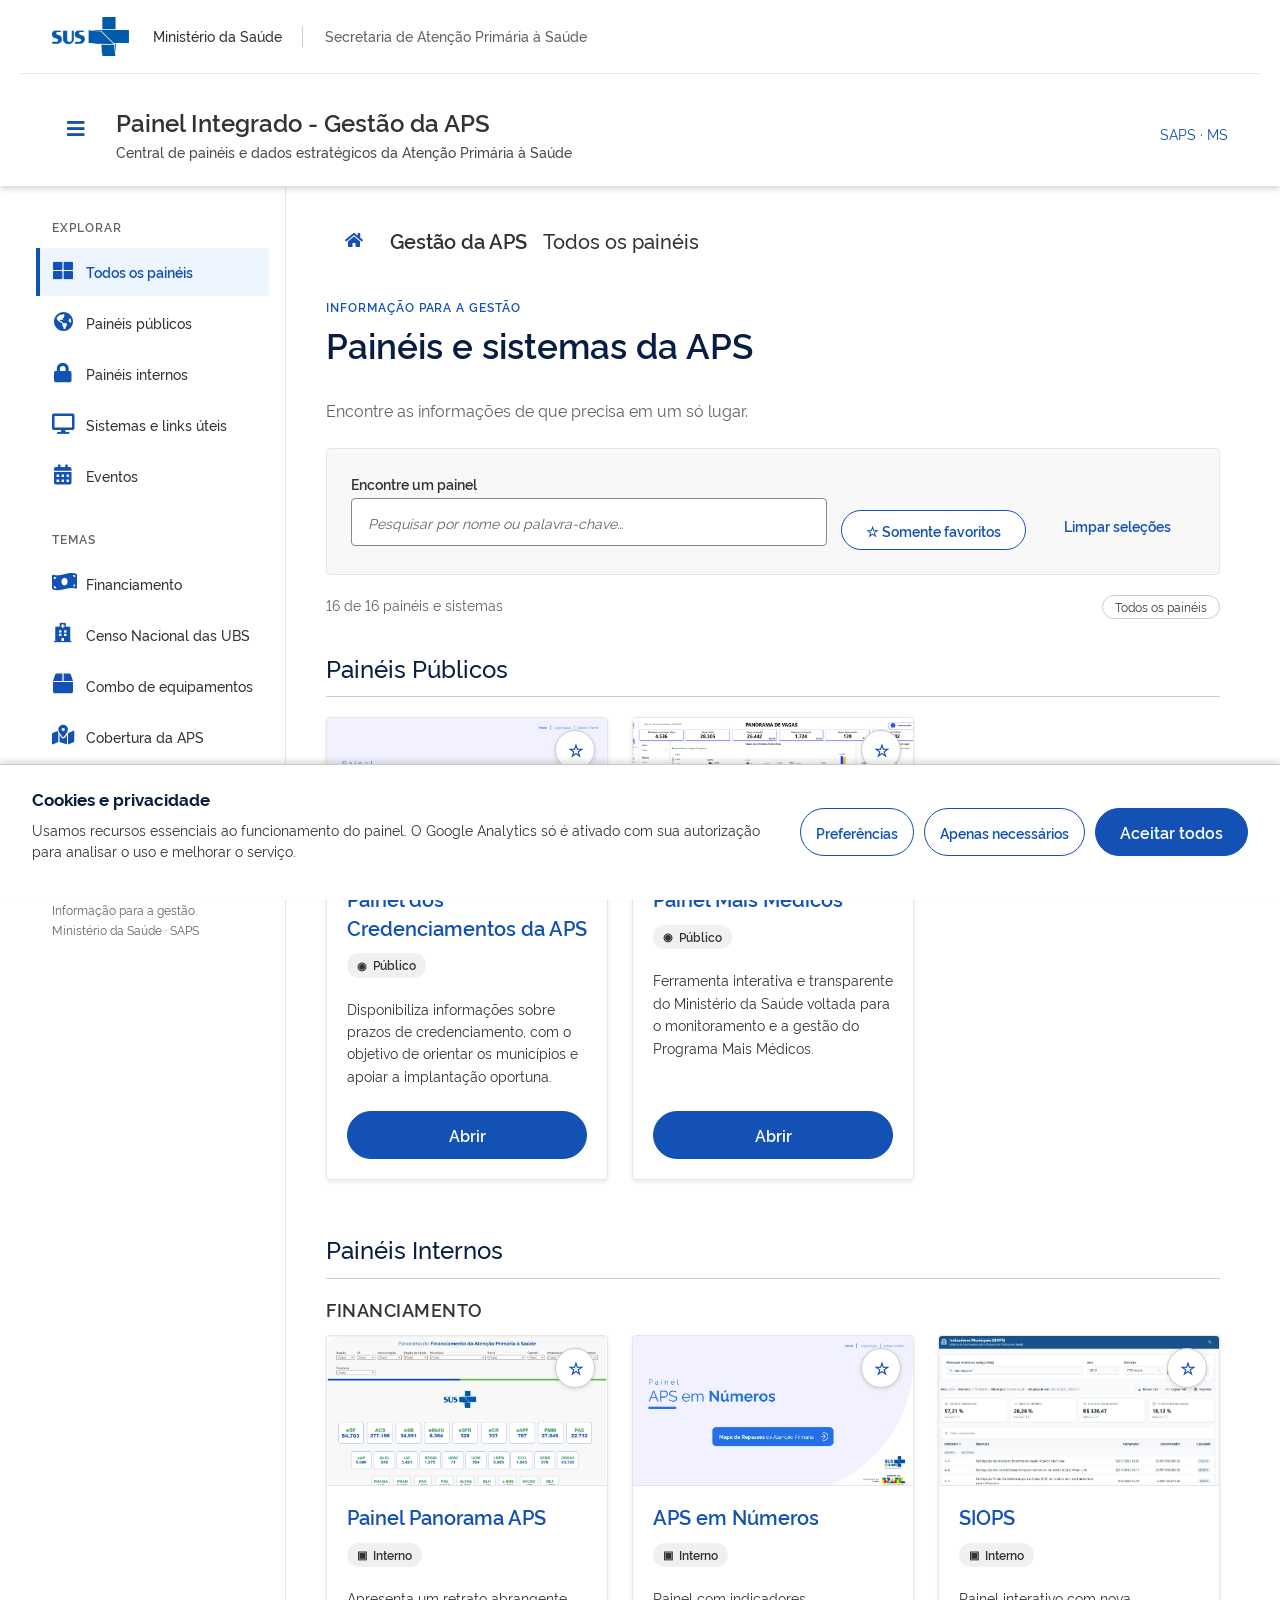
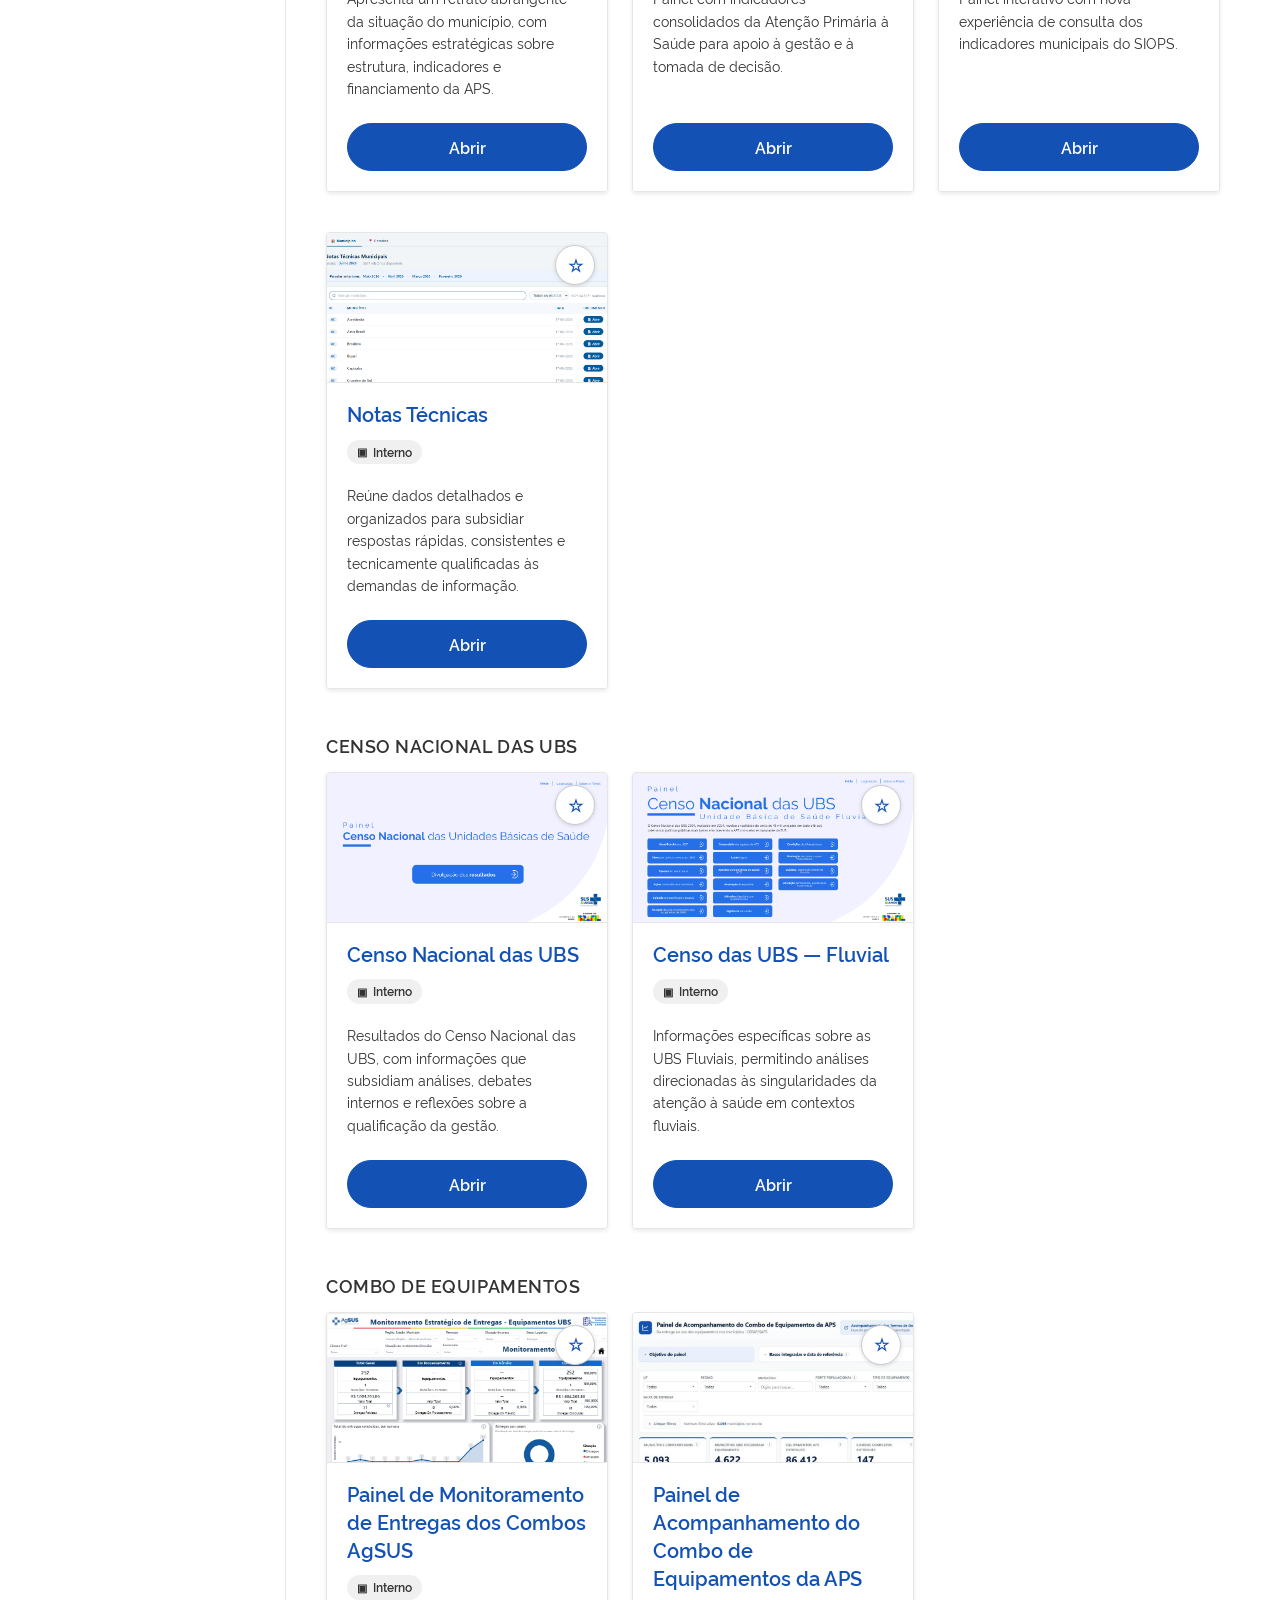
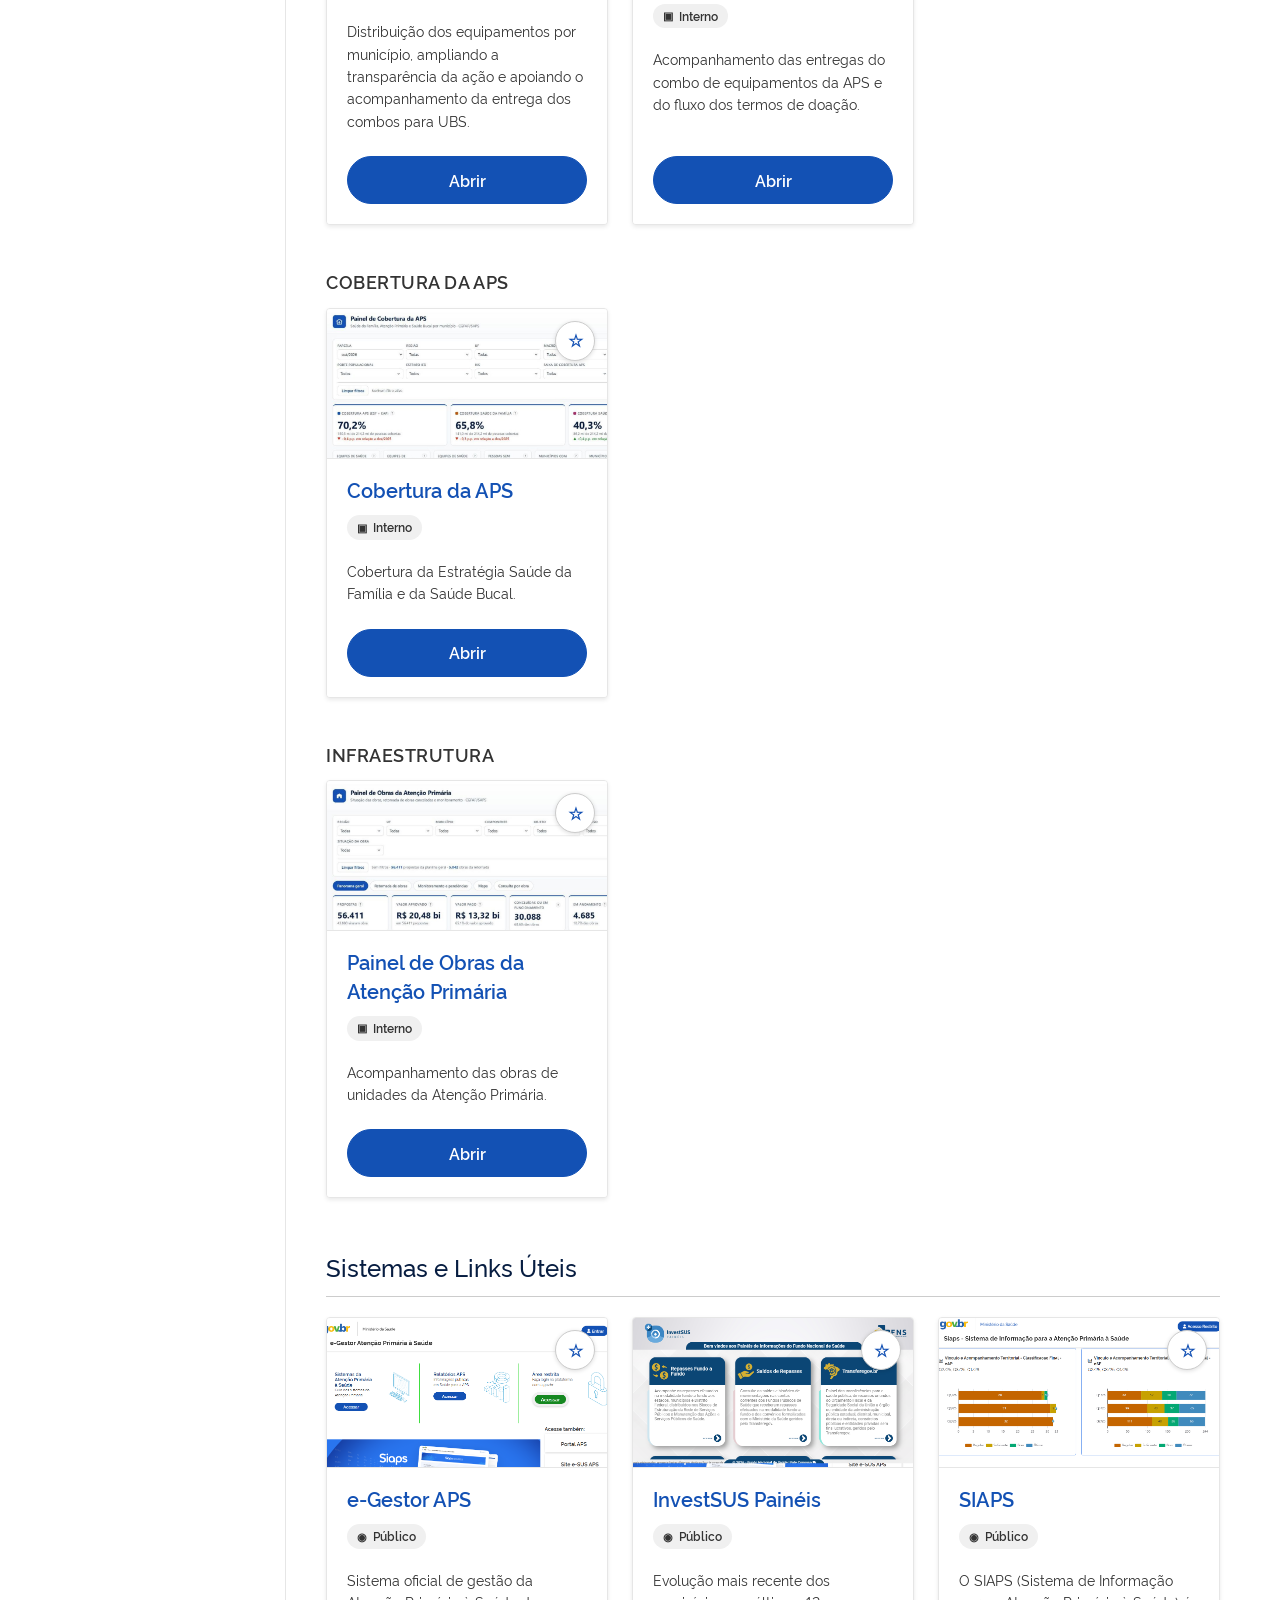
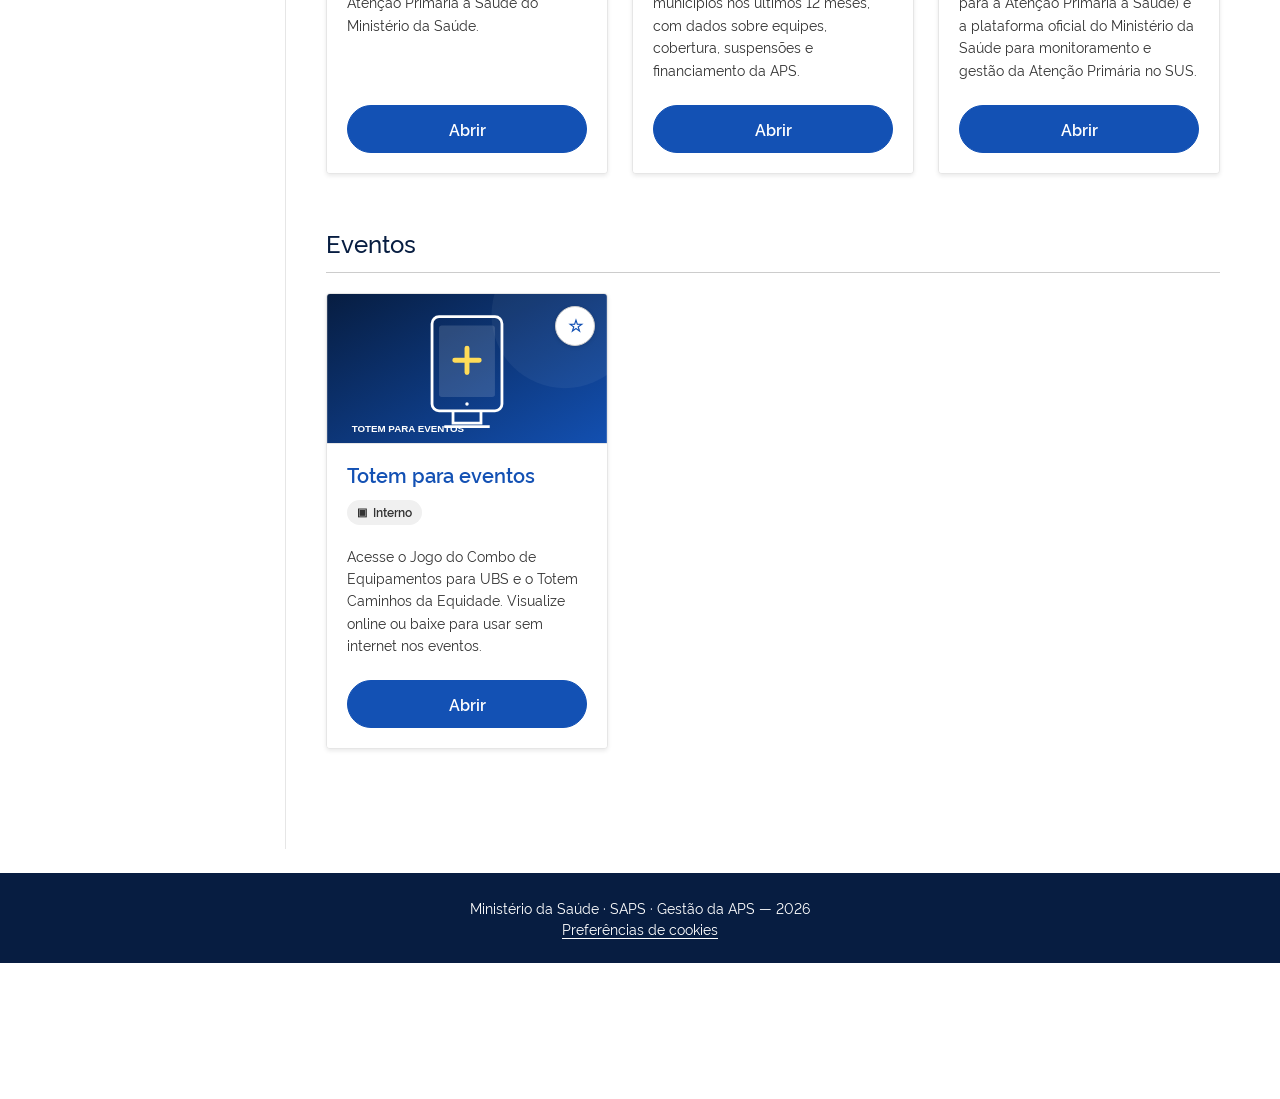
==== commit aa8a305b: "Atualiza automaticamente miniaturas a cada publicação do hub" ====
--- a/index.html
+++ b/index.html
@@ -917,5 +917,6 @@
   </script>
   <script src="visual_saps.js?v=20261106-eventos-interno-sem-kpis"></script>
   <script src="privacidade.js?v=20261024"></script>
+<script defer src="miniaturas/cliente.js?v=20261122"></script>
 </body>
 </html>
--- a/visual_saps.css
+++ b/visual_saps.css
@@ -20,4 +20,8 @@
 body.template-base :is(button,a,input,select,textarea,summary,[tabindex]):focus-visible{outline:var(--surface-width-lg,3px) dashed var(--gold-vivid-40,#c2850c);outline-offset:var(--spacing-scale-half,4px)}
 
 .saps-header .institution.header-top{justify-content:flex-start}.saps-header .institution>.header-logo{flex:0 1 auto;display:flex;align-items:center;gap:24px}.saps-header .institution .logo{flex:none;width:auto;height:40px;max-height:40px;object-fit:contain}.saps-header .header-menu{gap:16px;flex:1;min-width:0}.saps-header .header-info{margin:0}.saps-header .header-title{margin:0}.br-skiplink:has(.skip){position:absolute;z-index:100}.br-skiplink .skip{position:fixed;top:-200px;left:16px;transform:none}.br-skiplink .skip:focus{top:8px}
+.cards>.card.br-card>.card-footer{display:flex;padding:0 20px 20px}
+.cards>.card.br-card>.card-footer>a.acessar{display:flex;align-self:stretch;width:100%;min-width:0;max-width:100%;margin:0;box-sizing:border-box}
+.cards>.card.br-card>.card-header{position:relative}
+.cards>.card.br-card>.card-header>.favorite-btn{position:absolute;top:12px;right:12px;left:auto;bottom:auto;margin:0;transform:none;width:40px;height:40px;min-height:40px;padding:0;display:grid;place-items:center;z-index:2}
 @media(max-width:800px){.sidebar.br-menu{width:270px;max-width:270px;inset:0 auto 0 -290px;overflow-y:auto}.menu-open .sidebar.br-menu{left:0}.saps-header .institution .logo{height:24px;max-height:24px}.saps-header .institution>.header-logo{gap:16px}.saps-header .header-menu{gap:12px}.saps-header .header-title{font-size:20.16px}.saps-header .brand{align-items:center}}
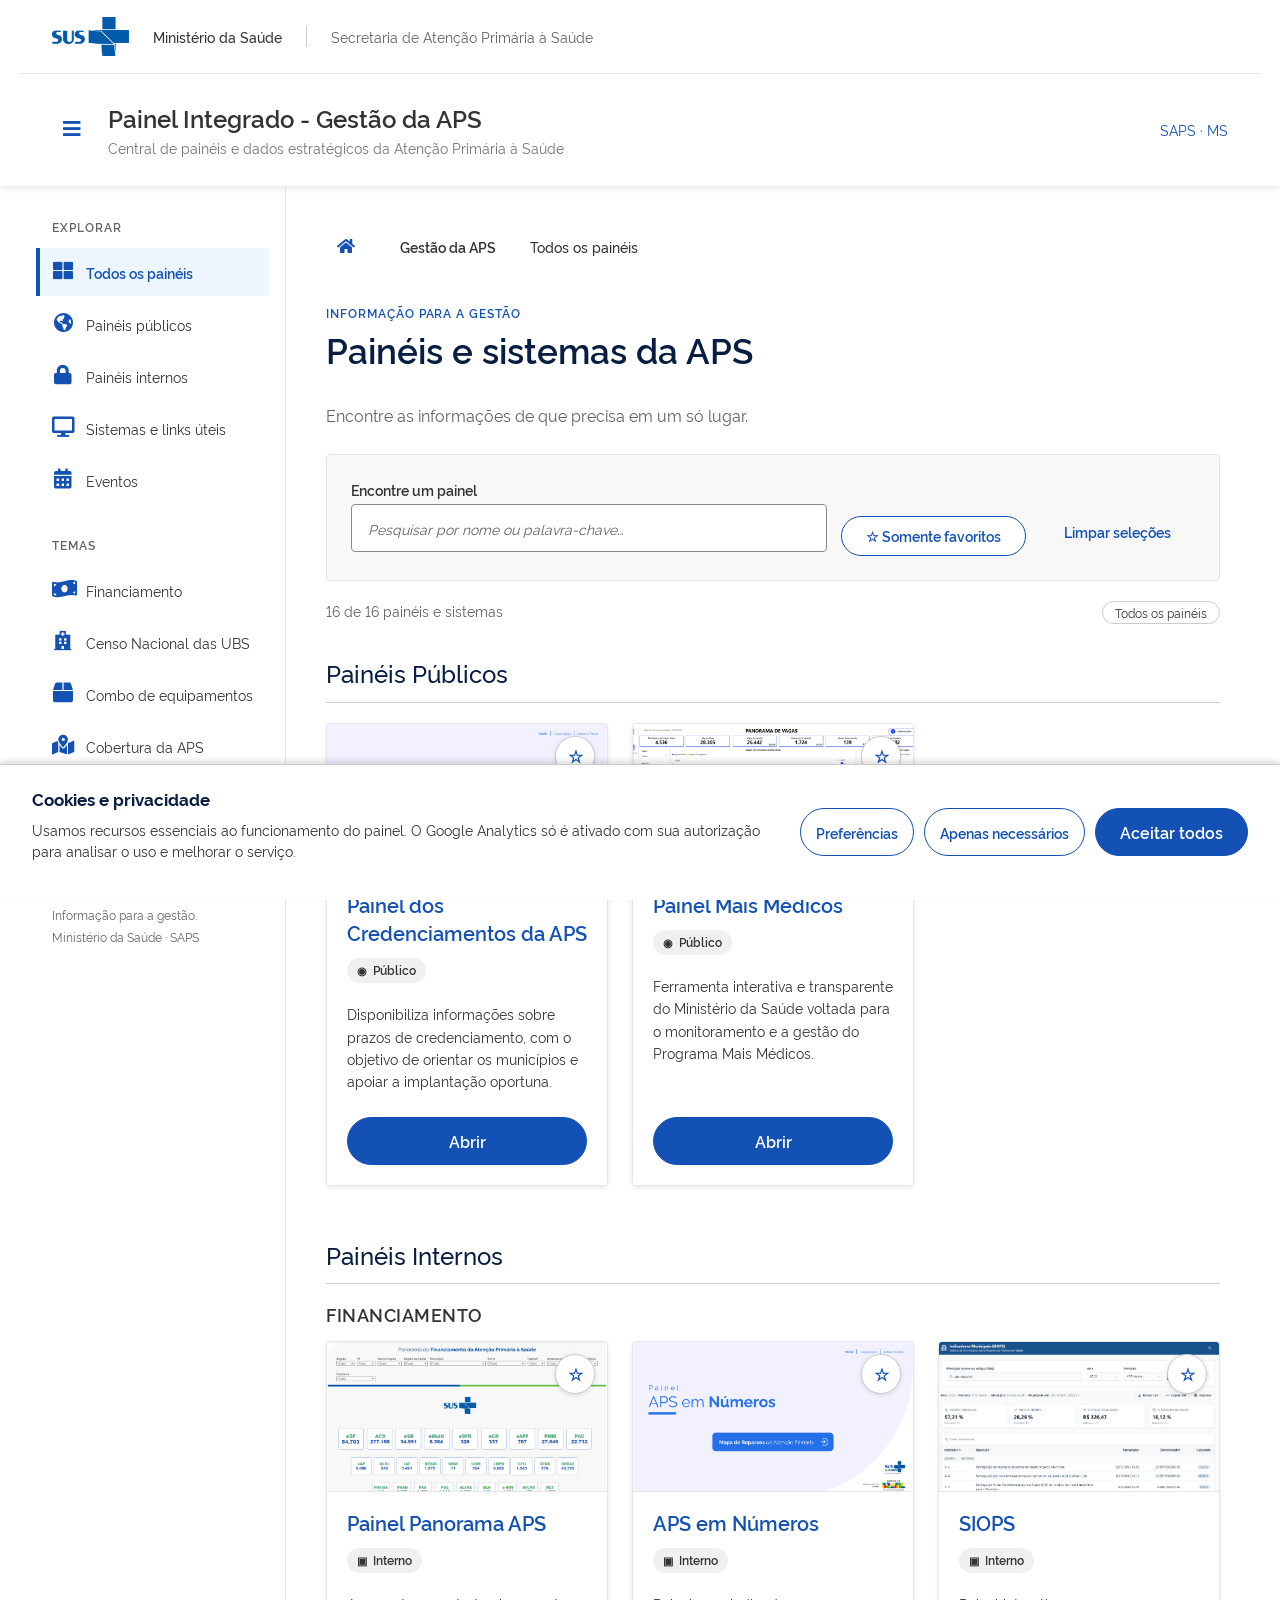
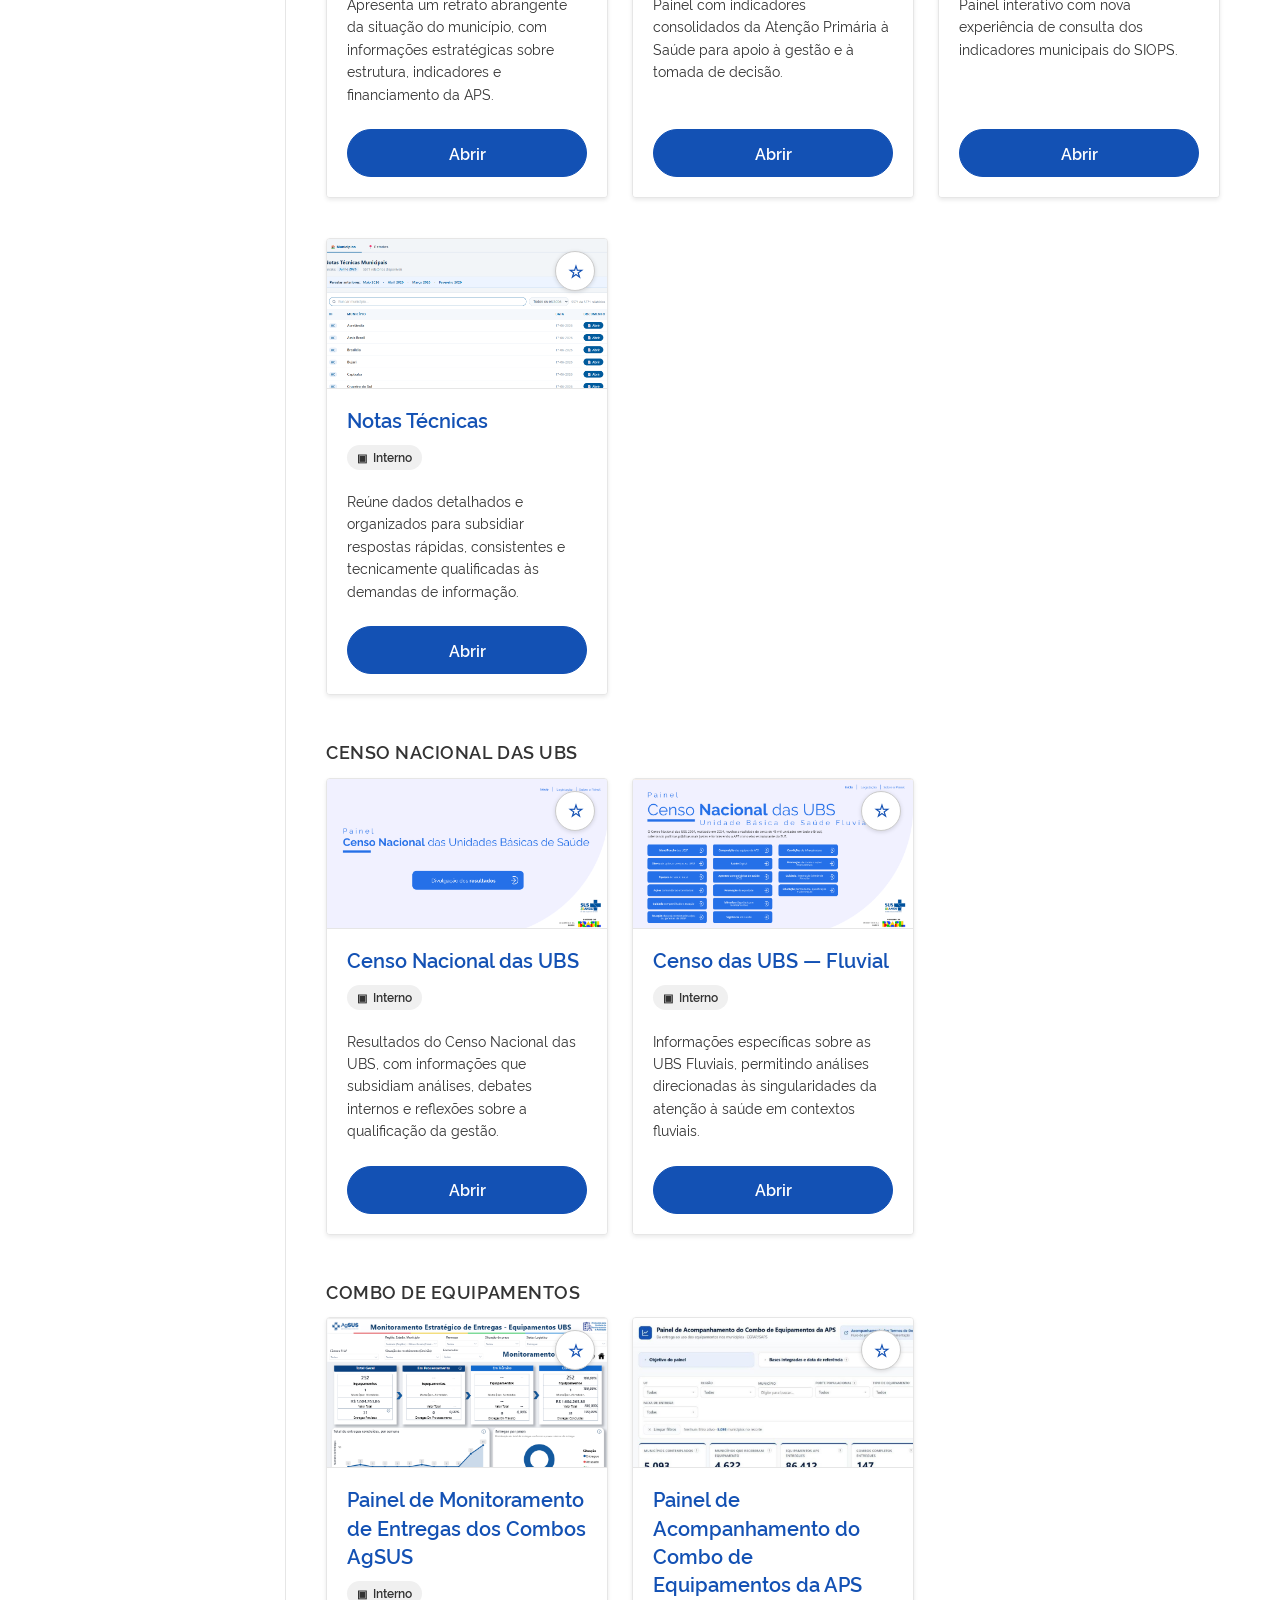
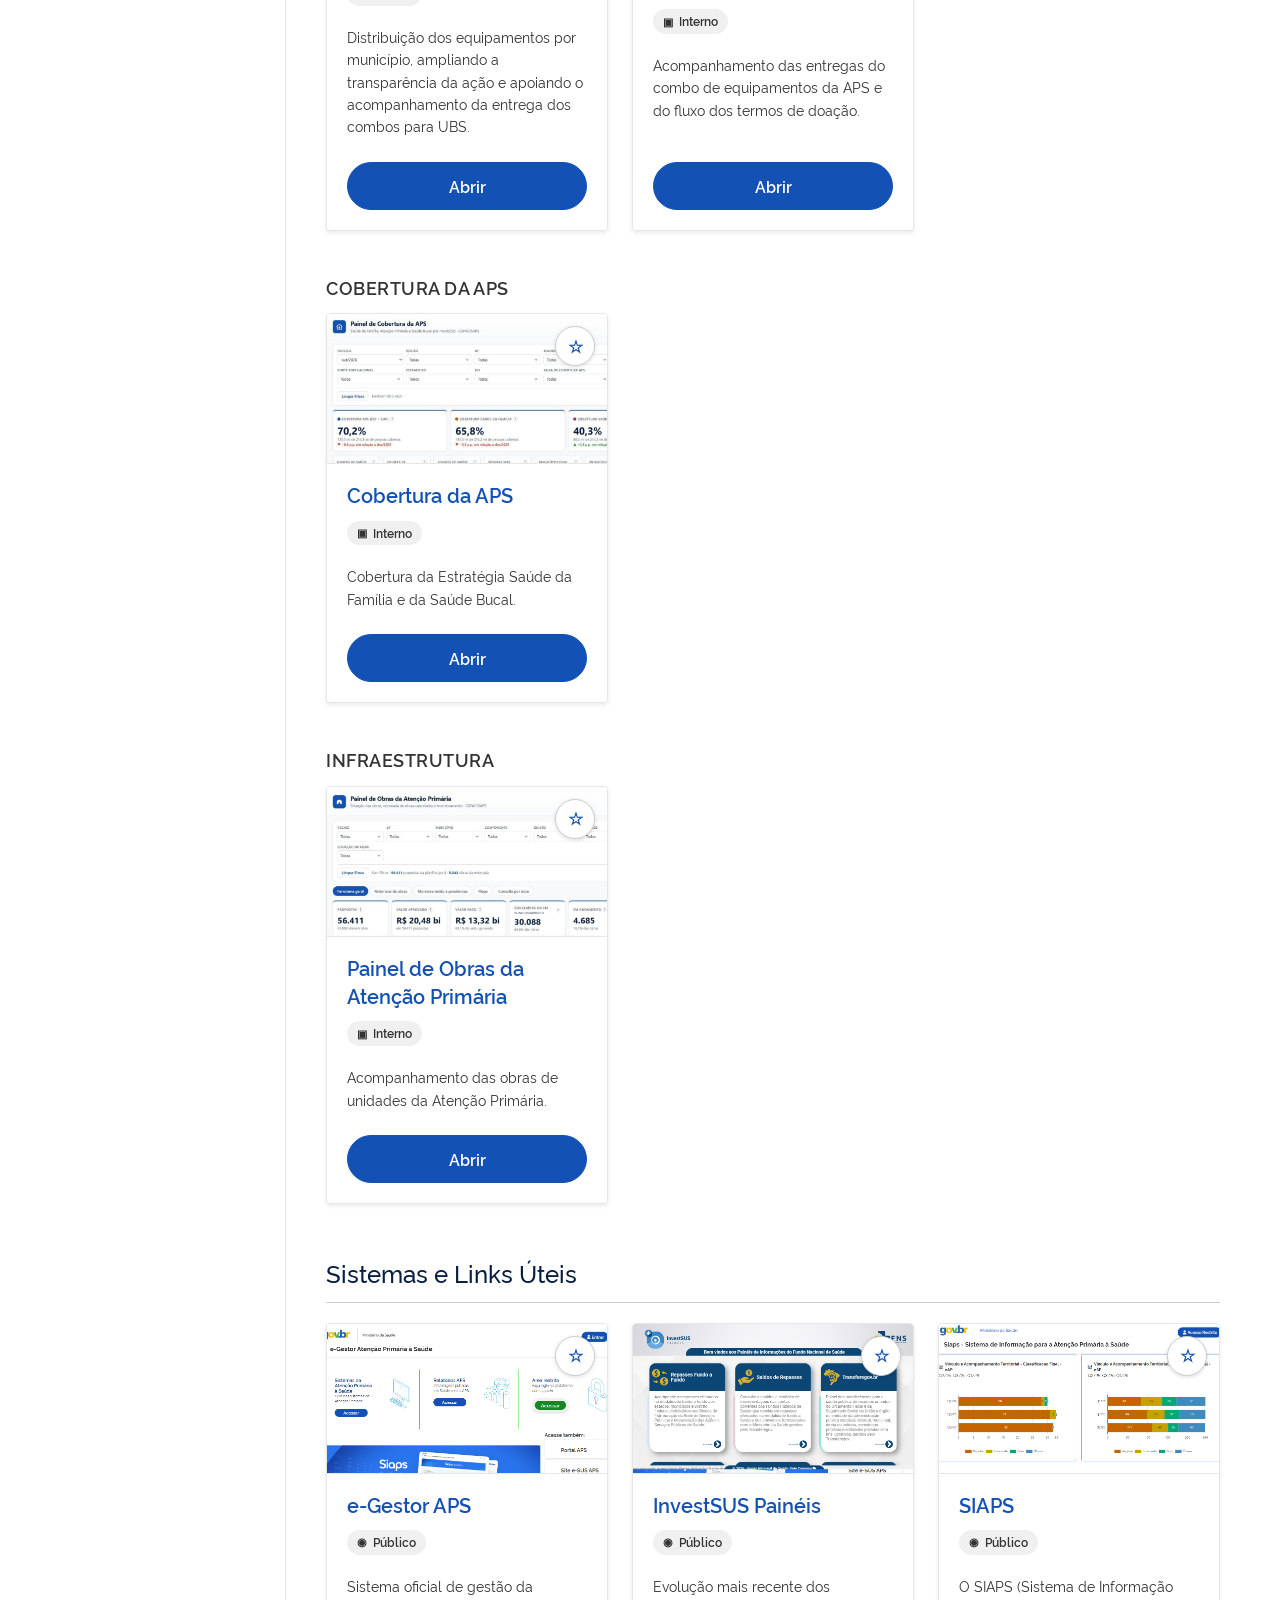
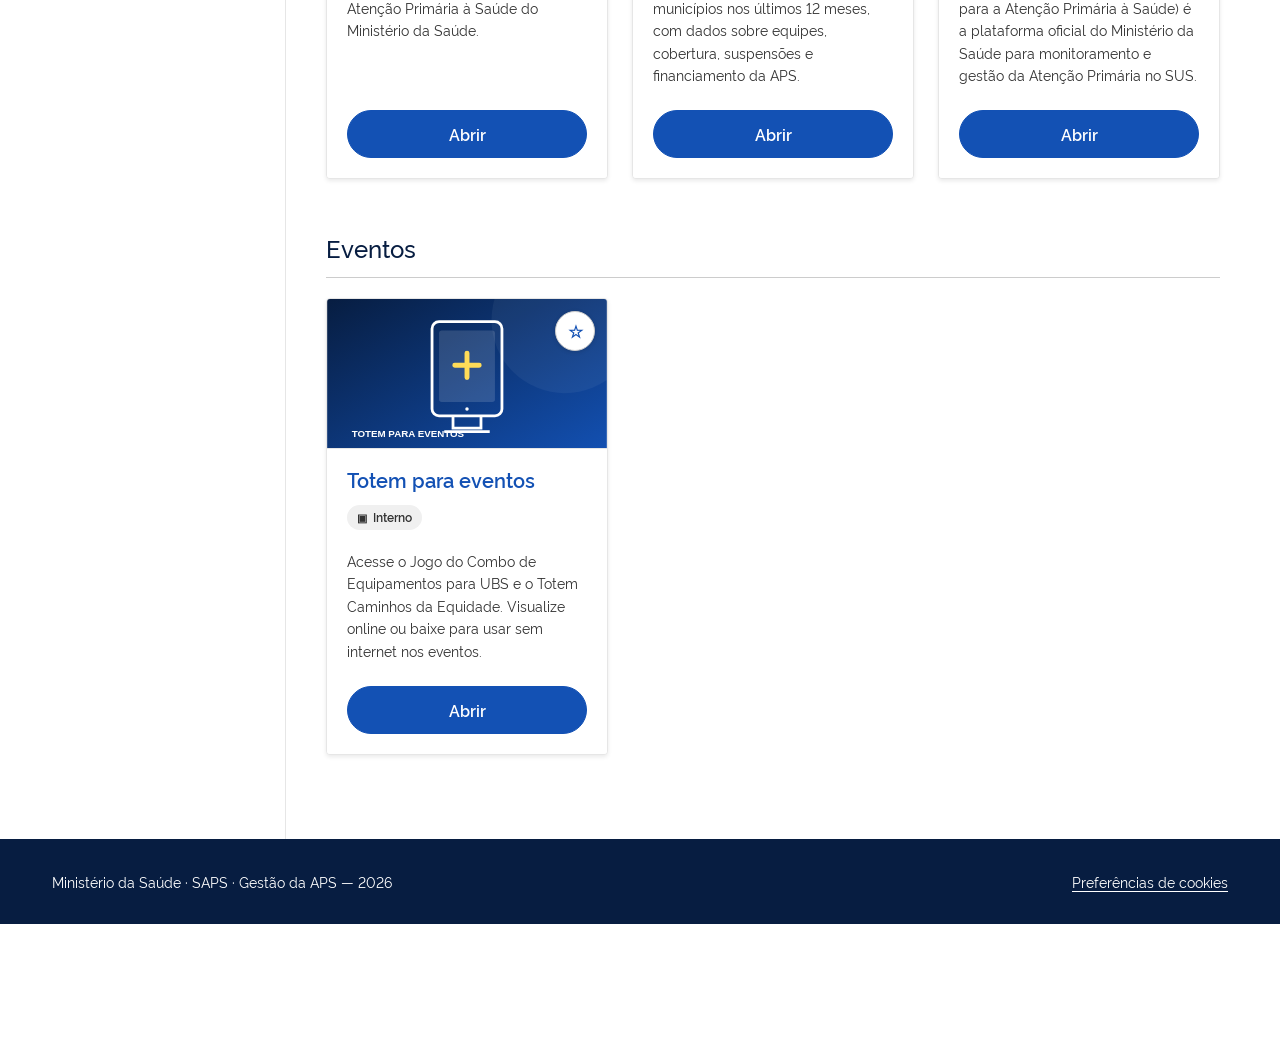
==== commit f493d5f0: "Unifica estrutura dos portais e padroniza catálogo de Eventos" ====
--- a/index.html
+++ b/index.html
@@ -455,11 +455,11 @@
       }
     }
   </style>
-  <link rel="stylesheet" href="visual_saps.css?v=20261122-govbr">
-  <link rel="stylesheet" href="privacidade.css?v=20261110">
-<link rel="stylesheet" href="govbr_base.css?v=3.7.0-20261122">
+  <link rel="stylesheet" href="visual_saps.css?v=f537f1ac740b">
+  <link rel="stylesheet" href="privacidade.css?v=39c43c212e5f">
+<link rel="stylesheet" href="govbr_base.css?v=c34212163a44">
 </head>
-<body class="template-base">
+<body class="template-base" data-aps-layout="portal">
 <div class="br-skiplink"><a class="skip" href="#conteudo" accesskey="1">Ir para o conteúdo</a></div>
 <header class="saps-header br-header"><div class="container-lg">
   <div class="institution header-top"><div class="header-logo"><img class="logo" src="imagens/logo_sus.png?v=20261024-sus" alt="Logo SUS"><strong>Ministério da Saúde</strong></div><span>Secretaria de Atenção Primária à Saúde</span></div>
@@ -481,7 +481,7 @@
     <button class="nav-item menu-item" type="button" data-filter="infraestrutura" aria-label="Infraestrutura"><i class="fas fa-building nav-icon" aria-hidden="true"></i><span>Infraestrutura</span></button>
   </nav><div class="sidebar-footer"><strong>Gestão da APS</strong>Informação para a gestão.<br>Ministério da Saúde · SAPS</div>
 </div></div></div></aside><main id="conteudo" tabindex="-1">
-  <nav class="breadcrumb br-breadcrumb" aria-label="Navegação"><ol class="crumb-list"><li class="crumb home"><a class="br-button circle" href="#conteudo" aria-label="Ir para o conteúdo"><i class="fas fa-home" aria-hidden="true"></i></a></li><li class="crumb"><span>Gestão da APS</span></li><li class="crumb" aria-current="page"><span id="breadcrumbCurrent">Todos os painéis</span></li></ol></nav>
+  <nav class="breadcrumb br-breadcrumb" aria-label="Navegação"><ol class="crumb-list" role="list"><li class="crumb home"><a class="br-button circle" href="#conteudo" aria-label="Ir para o conteúdo"><i class="fas fa-home" aria-hidden="true"></i></a></li><li class="crumb"><i class="icon fas fa-chevron-right" aria-hidden="true"></i><span>Gestão da APS</span></li><li class="crumb" data-active="active"><i class="icon fas fa-chevron-right" aria-hidden="true"></i><span aria-current="page" id="breadcrumbCurrent">Todos os painéis</span></li></ol></nav>
   <div class="page-heading"><div class="eyebrow">INFORMAÇÃO PARA A GESTÃO</div><h2>Painéis e sistemas da APS</h2><p>Encontre as informações de que precisa em um só lugar.</p></div>
   <div class="busca-bar"><div class="br-input"><label for="busca">Encontre um painel</label><input type="search" class="busca-input" id="busca" placeholder="Pesquisar por nome ou palavra-chave…" oninput="aplicarFiltros()"></div><button type="button" class="favoritos-toggle br-button secondary" id="favoritosToggle" aria-pressed="false" onclick="alternarFavoritosToggle()">☆ Somente favoritos</button><button type="button" class="clear-search br-button tertiary" id="clearSearch">Limpar seleções</button></div>
   <div class="results"><span id="resultCount" role="status" aria-live="polite"></span><span id="filterCurrent" class="filter-chip">Todos os painéis</span></div>
@@ -751,7 +751,7 @@
     <p class="empty-state" id="estadoVazio">Nenhum painel encontrado para esta busca.</p>
   </main></div>
 
-  <footer class="br-footer"><div class="container-lg"><div class="info">Ministério da Saúde · SAPS · Gestão da APS — 2026</div></div></footer>
+  <footer class="br-footer"><div class="container-lg portal-footer-inner"><span>Ministério da Saúde · SAPS · Gestão da APS — 2026</span></div></footer>
 
   <div class="modal-overlay br-scrim" id="modalOverlay" aria-hidden="true">
     <div class="modal-painel br-modal" role="dialog" aria-modal="true" aria-labelledby="modalTitulo">
@@ -915,8 +915,8 @@
       }
     });
   </script>
-  <script src="visual_saps.js?v=20261106-eventos-interno-sem-kpis"></script>
-  <script src="privacidade.js?v=20261024"></script>
-<script defer src="miniaturas/cliente.js?v=20261122"></script>
+  <script src="visual_saps.js?v=397091e12929"></script>
+  <script src="privacidade.js?v=e7c4b54c07fa"></script>
+<script defer src="miniaturas/cliente.js?v=8b57bb0f1933"></script>
 </body>
 </html>
--- a/govbr_base.css
+++ b/govbr_base.css
@@ -147,3 +147,56 @@
 
 /* Superfícies escuras mantêm o token de foco indicado pelo DS Estados. */
 :is(.painel-footer,.cred-footer,.rodape-padrao,.vr-rodape,body>footer) :focus-visible{outline-color:var(--gold-vivid-20,#f9e19a)}
+
+/* Estrutura comum dos portais APS. Regras limitadas aos produtos marcados;
+   não alcançam Modo Tático nem os Totems interativos. Grid: container-lg Core. */
+body[data-aps-layout="portal"]{display:flex;flex-direction:column;min-height:100vh;font-family:Rawline,Raleway,sans-serif}
+body[data-aps-layout="portal"] :is(.saps-header,.painel-header).br-header{padding:0;background:#fff;box-shadow:0 3px 6px #00000015}
+body[data-aps-layout="portal"] .br-header>.container-lg{padding:0}
+body[data-aps-layout="portal"] .br-header .header-top{min-height:74px;margin:0;padding:16px 32px;display:flex;align-items:center;justify-content:flex-start;gap:24px;background:#fff;border-bottom:1px solid #e6e6e6}
+body[data-aps-layout="portal"] .br-header .header-logo{display:flex;align-items:center;justify-content:flex-start;flex:0 1 auto;gap:24px;width:auto;height:auto;min-height:0;margin:0;padding:0;background:transparent;border-radius:0}
+body[data-aps-layout="portal"] .br-header .header-logo img{width:auto;height:40px;max-height:40px;max-width:100px;object-fit:contain;margin:0}
+body[data-aps-layout="portal"] .br-header .header-logo strong{font-size:14px;font-weight:500;line-height:1.5;color:#333;white-space:nowrap;max-width:none}
+body[data-aps-layout="portal"] .br-header .header-top>span{font-size:14px;font-weight:400;line-height:1.5;color:#636363;border-left:1px solid #ccc;padding-left:24px}
+body[data-aps-layout="portal"] .br-header .header-bottom{display:flex;align-items:center;gap:24px;min-height:112px;margin:0;padding:24px 32px;background:#fff;border:0}
+body[data-aps-layout="portal"] .br-header .header-menu{display:flex;align-items:center;gap:16px;flex:1;min-width:0;margin:0;padding:0}
+body[data-aps-layout="portal"] .br-header .header-info{margin:0;padding:0;min-width:0}
+body[data-aps-layout="portal"] .br-header .header-title{margin:0;padding:0;font:600 24px/1.3 Rawline,Raleway,sans-serif;color:#333;letter-spacing:0}
+body[data-aps-layout="portal"] .br-header .header-subtitle{display:block;margin:4px 0 0;padding:0;font:400 14px/1.5 Rawline,Raleway,sans-serif;color:#636363}
+body[data-aps-layout="portal"] .br-header :is(#menuToggle,#painel-menu-toggle){width:40px;height:40px;min-height:40px;flex:none;margin:0;padding:0;display:grid;place-items:center;border:0;border-radius:50%;background:transparent;box-shadow:none;color:#1351b4}
+body[data-aps-layout="portal"] :is(.app,.painel-app).container-lg{display:grid;grid-template-columns:266px minmax(0,1fr);min-height:75vh;width:100%;padding:0;margin:0 auto;flex:1 0 auto}
+body[data-aps-layout="portal"].collapsed .app.container-lg,body[data-aps-layout="portal"].painel-recolhido .painel-app.container-lg{grid-template-columns:82px minmax(0,1fr)}
+body[data-aps-layout="portal"] :is(.app,.painel-app)>main{width:100%;min-width:0;max-width:none;margin:0;padding:32px 40px}
+body[data-aps-layout="portal"] :is(.sidebar.br-menu,.painel-sidebar){position:static;width:auto;max-width:none;min-width:0;padding:32px 16px;border:0;border-right:1px solid #e6e6e6;background:#fff;box-shadow:none}
+body[data-aps-layout="portal"] :is(.sidebar,.painel-sidebar) nav{display:flex;flex-direction:column;gap:4px}
+body[data-aps-layout="portal"] :is(.sidebar .nav-item,.painel-sidebar .tab-btn){display:flex;align-items:center;justify-content:flex-start;gap:12px;min-height:48px;width:100%;margin:0;padding:12px 12px;border:0;border-left:4px solid transparent;border-radius:0;background:transparent;box-shadow:none;text-align:left;font:400 14px/1.5 Rawline,Raleway,sans-serif;color:#333}
+body[data-aps-layout="portal"] :is(.sidebar .nav-item.active,.painel-sidebar .tab-btn.active){border-left-color:#1351b4;background:#edf5ff;color:#1351b4;font-weight:600}
+body[data-aps-layout="portal"] :is(.sidebar .nav-item,.painel-sidebar .tab-btn):hover{background:#edf5ff}
+body[data-aps-layout="portal"] .painel-sidebar .tab-btn.active::before{display:none}
+body[data-aps-layout="portal"] :is(.sidebar,.painel-sidebar) .nav-icon{width:22px;height:22px;flex:none;font-size:20px;color:#1351b4}
+body[data-aps-layout="portal"] :is(.nav-title,.painel-nav-titulo){font:600 12px/1.5 Rawline,Raleway,sans-serif;letter-spacing:.08em;color:#636363;margin:0 16px 12px;padding:0}
+body[data-aps-layout="portal"] :is(.nav-title.temas,.painel-nav-titulo.planejamento){margin-top:32px}
+body[data-aps-layout="portal"] :is(.sidebar-footer,.painel-sidebar-footer){margin-top:32px;padding:24px 16px 0;border-top:1px solid #e6e6e6;font-size:12px;line-height:1.8;color:#636363}
+body[data-aps-layout="portal"] .breadcrumb{font-size:14px;line-height:1.5}
+body[data-aps-layout="portal"] .breadcrumb .crumb-list{display:flex;align-items:center;flex-wrap:wrap;gap:8px;margin:0;padding:0;list-style:none}
+body[data-aps-layout="portal"] .breadcrumb :is(.crumb,.crumb a,.crumb span){font-size:14px;line-height:1.5}
+body[data-aps-layout="portal"]>footer.br-footer{display:block;flex:none;margin:0;padding:0;background:#071d41;color:#fff}
+body[data-aps-layout="portal"] .portal-footer-inner{display:flex;align-items:center;justify-content:space-between;gap:16px 32px;padding:24px 32px;font-size:14px;line-height:1.5}
+body[data-aps-layout="portal"] .portal-footer-inner .painel-privacidade-link{flex:none;margin:0;padding:8px 0;color:#fff;text-align:left}
+body[data-aps-layout="portal"] dialog.painel-dialog{position:fixed;inset:0;margin:auto}
+@media(max-width:800px){
+ body[data-aps-layout="portal"] .br-header .header-top{min-height:64px;padding:16px 20px;gap:16px}
+ body[data-aps-layout="portal"] .br-header .header-logo{gap:16px}
+ body[data-aps-layout="portal"] .br-header .header-logo img{height:24px;max-height:24px}
+ body[data-aps-layout="portal"] .br-header .header-logo strong{font-size:12px}
+ body[data-aps-layout="portal"] .br-header .header-top>span{display:none}
+ body[data-aps-layout="portal"] .br-header .header-bottom{min-height:112px;padding:20px;gap:16px}
+ body[data-aps-layout="portal"] .br-header .header-menu{gap:12px}
+ body[data-aps-layout="portal"] .br-header .header-title{font-size:20.16px}
+ body[data-aps-layout="portal"] .br-header .header-subtitle{font-size:12px;line-height:1.5}
+ body[data-aps-layout="portal"] :is(.app,.painel-app).container-lg{display:block}
+ body[data-aps-layout="portal"] :is(.app,.painel-app)>main{padding:24px 20px}
+ body[data-aps-layout="portal"] :is(.sidebar.br-menu,.painel-sidebar){position:fixed;inset:0 auto 0 -290px;width:270px;max-width:270px;overflow-y:auto;z-index:30;box-shadow:4px 0 20px #0002}
+ body[data-aps-layout="portal"].menu-open .sidebar.br-menu,body[data-aps-layout="portal"].painel-menu-aberto .painel-sidebar{left:0}
+ body[data-aps-layout="portal"] .portal-footer-inner{align-items:flex-start;flex-direction:column;gap:16px;padding:24px 20px}
+}
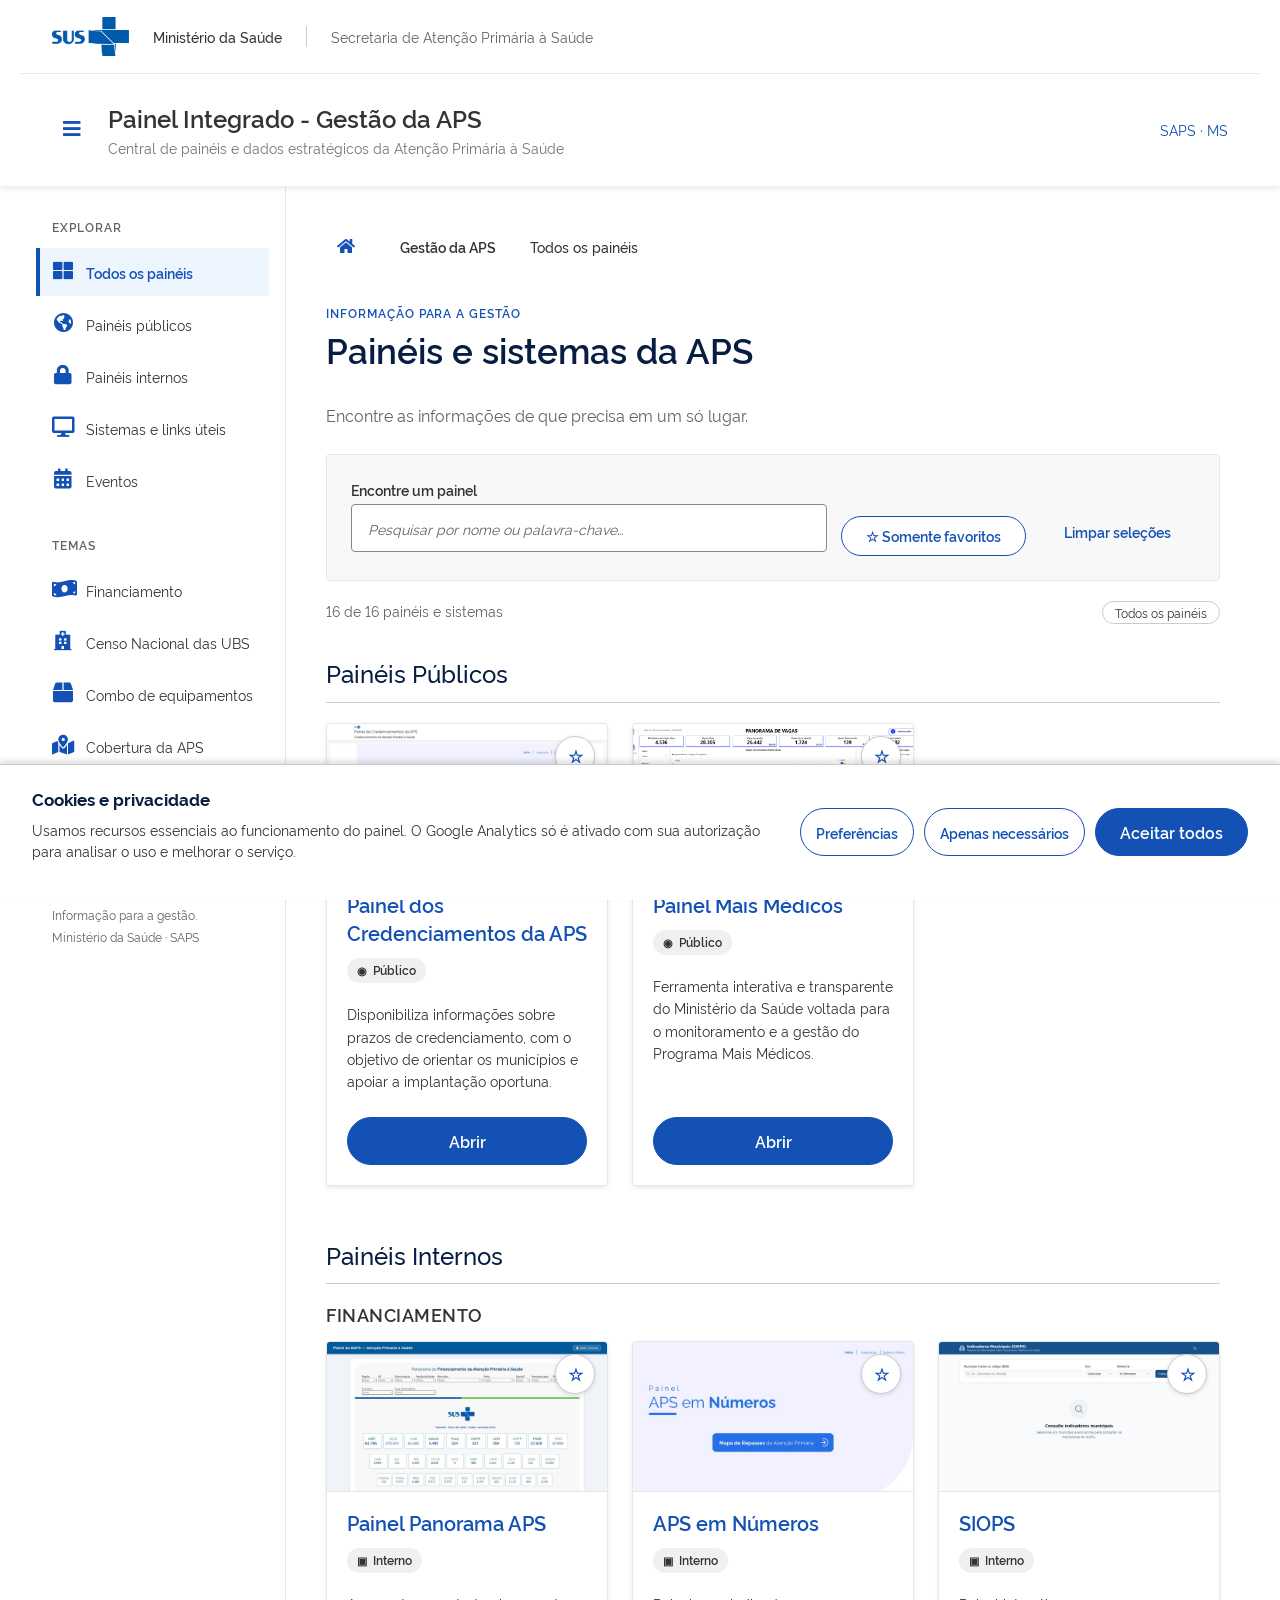
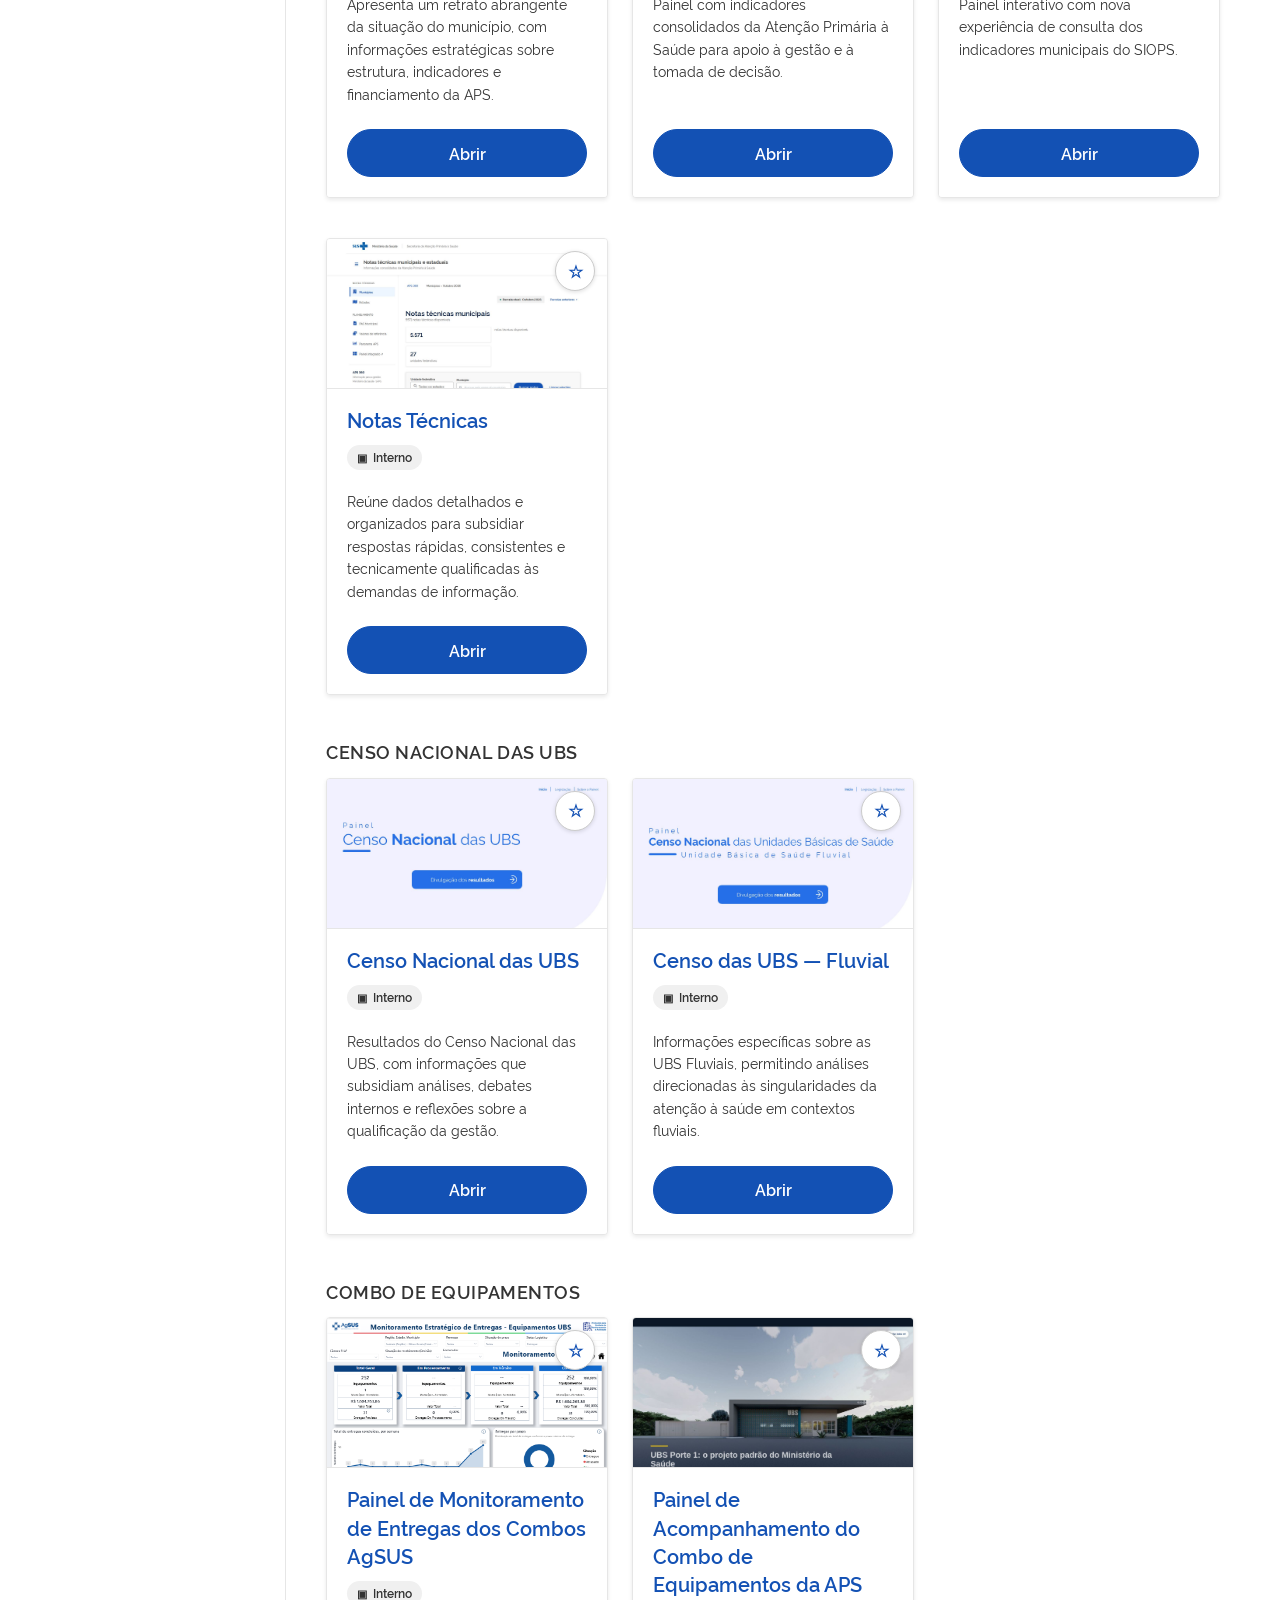
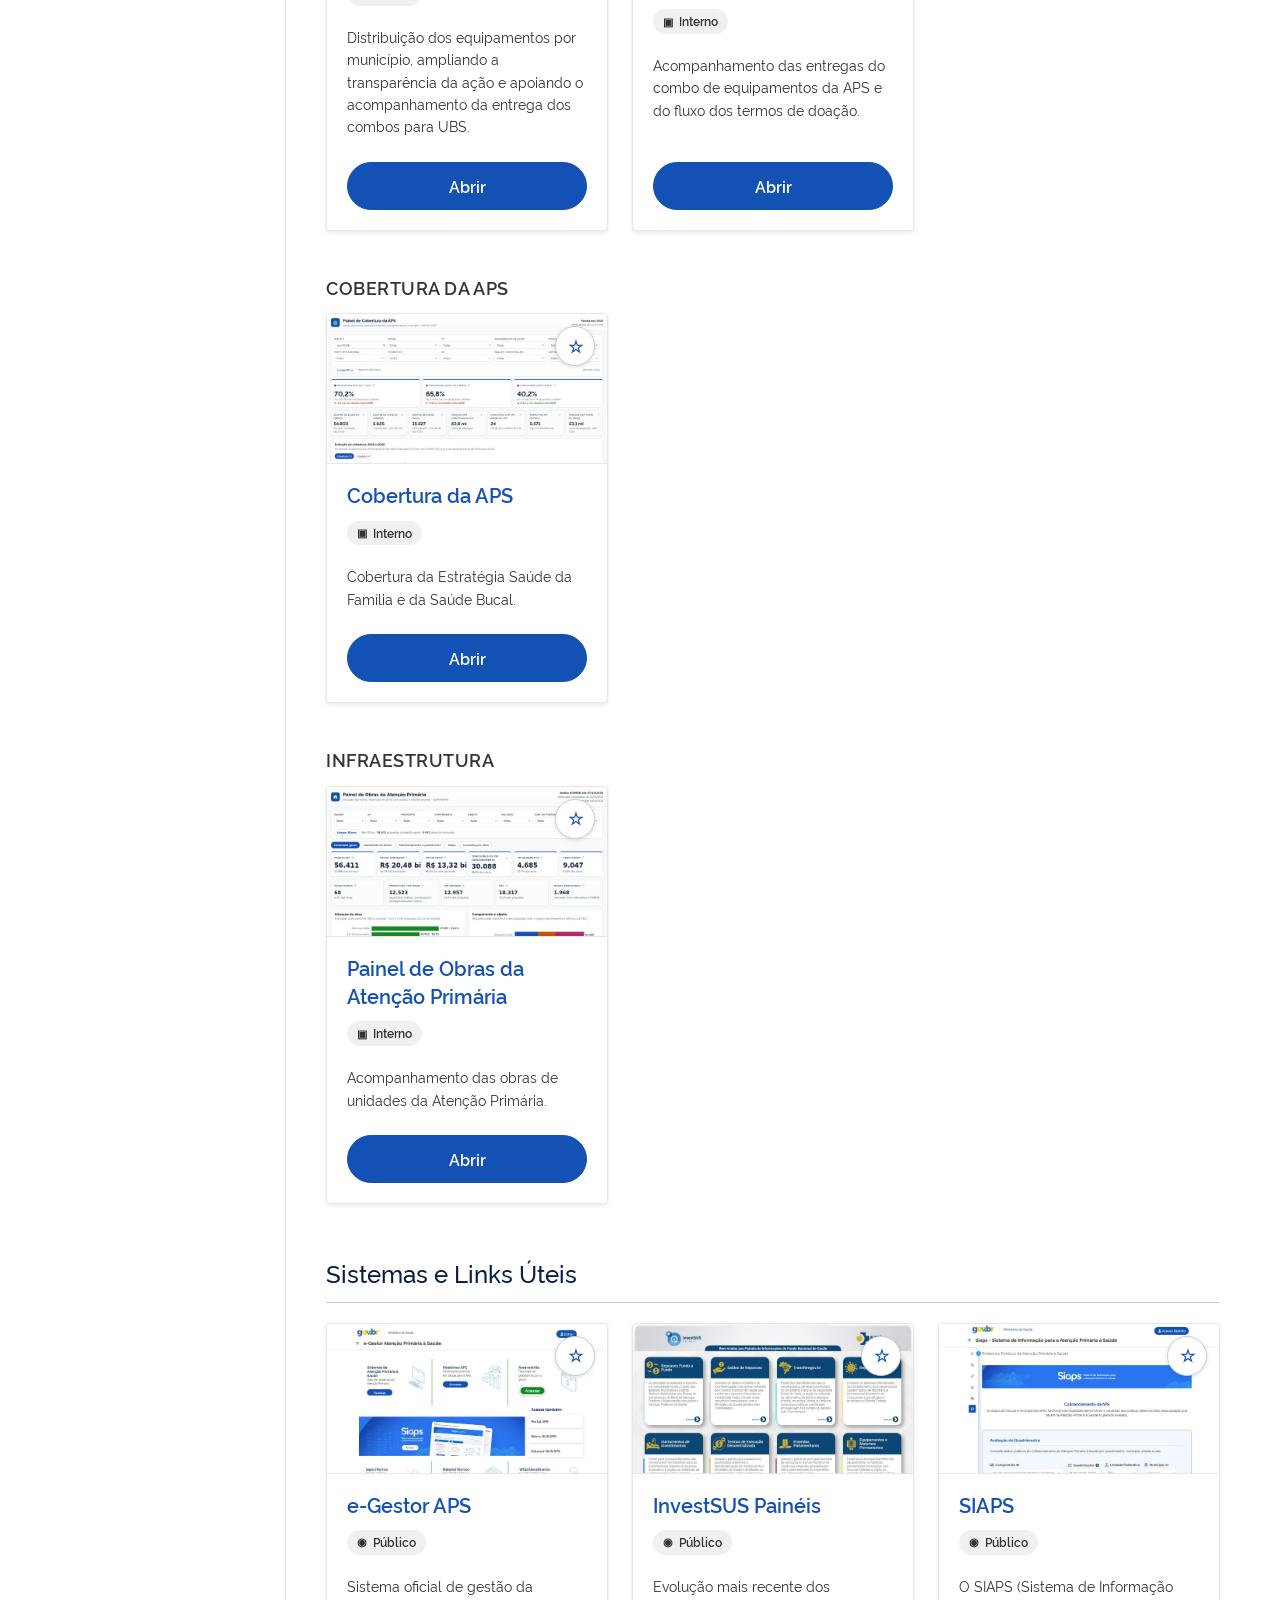
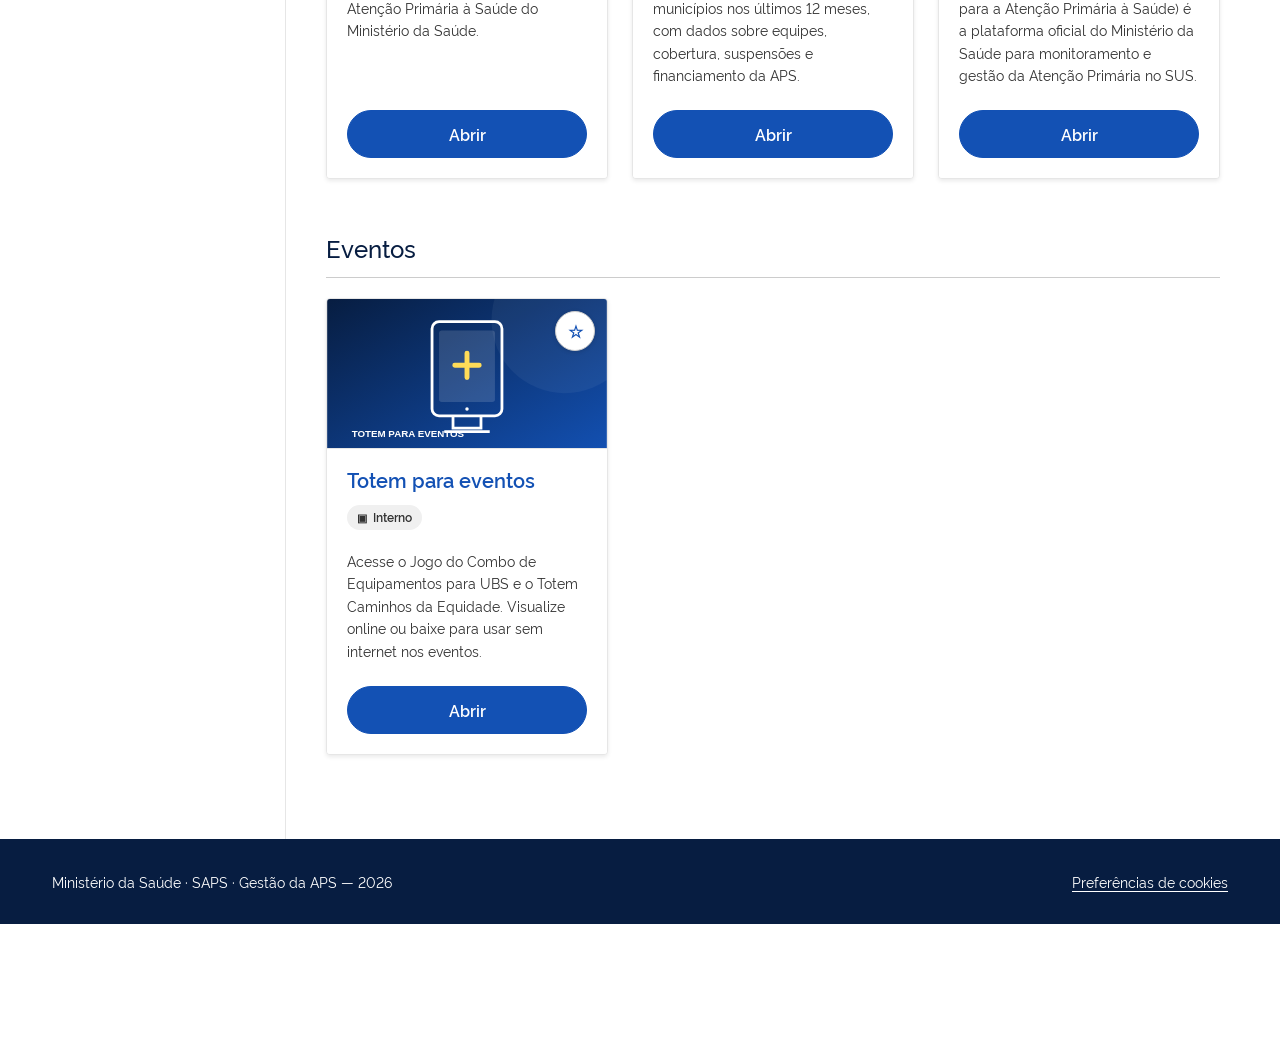
==== commit 10adf872: "Atualiza automaticamente miniaturas a cada publicação do hub" ====
--- a/index.html
+++ b/index.html
@@ -917,6 +917,6 @@
   </script>
   <script src="visual_saps.js?v=397091e12929"></script>
   <script src="privacidade.js?v=e7c4b54c07fa"></script>
-<script defer src="miniaturas/cliente.js?v=8b57bb0f1933"></script>
+<script defer src="miniaturas/cliente.js?v=d82b988292a5"></script>
 </body>
 </html>
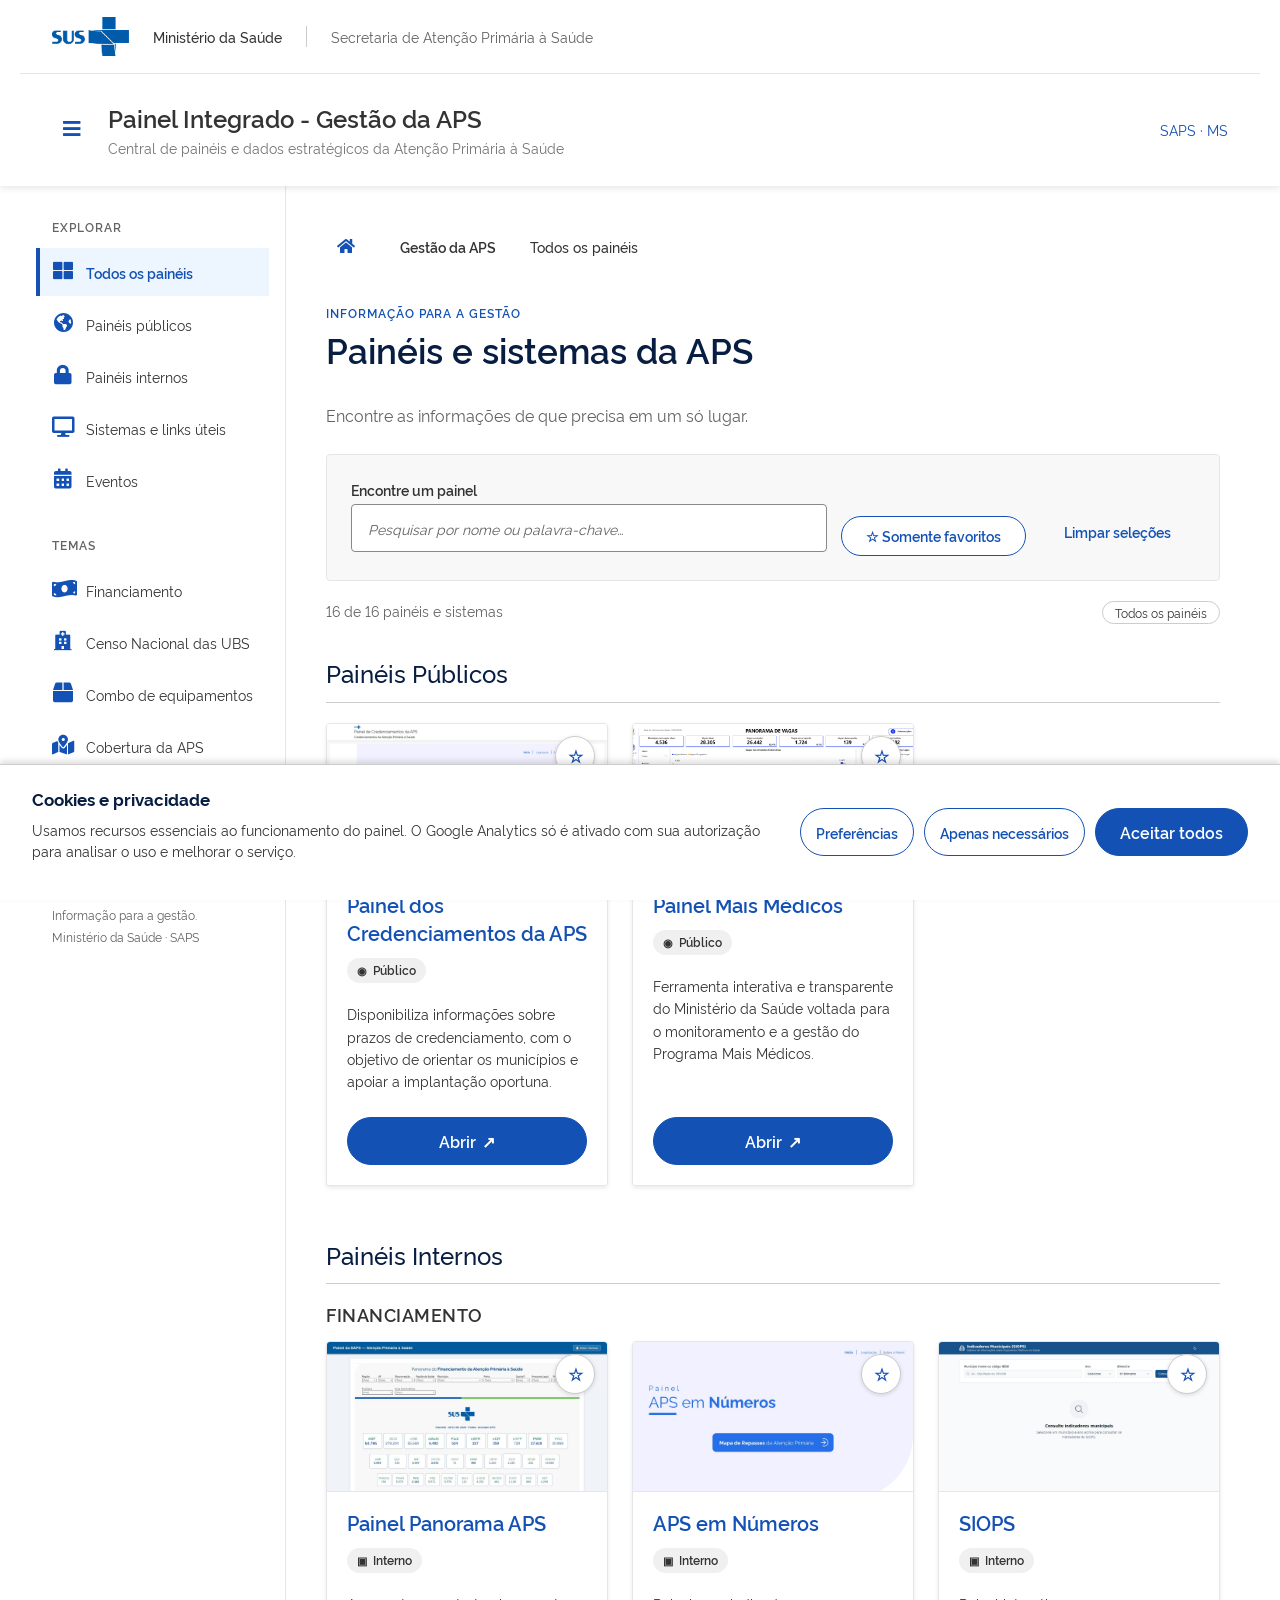
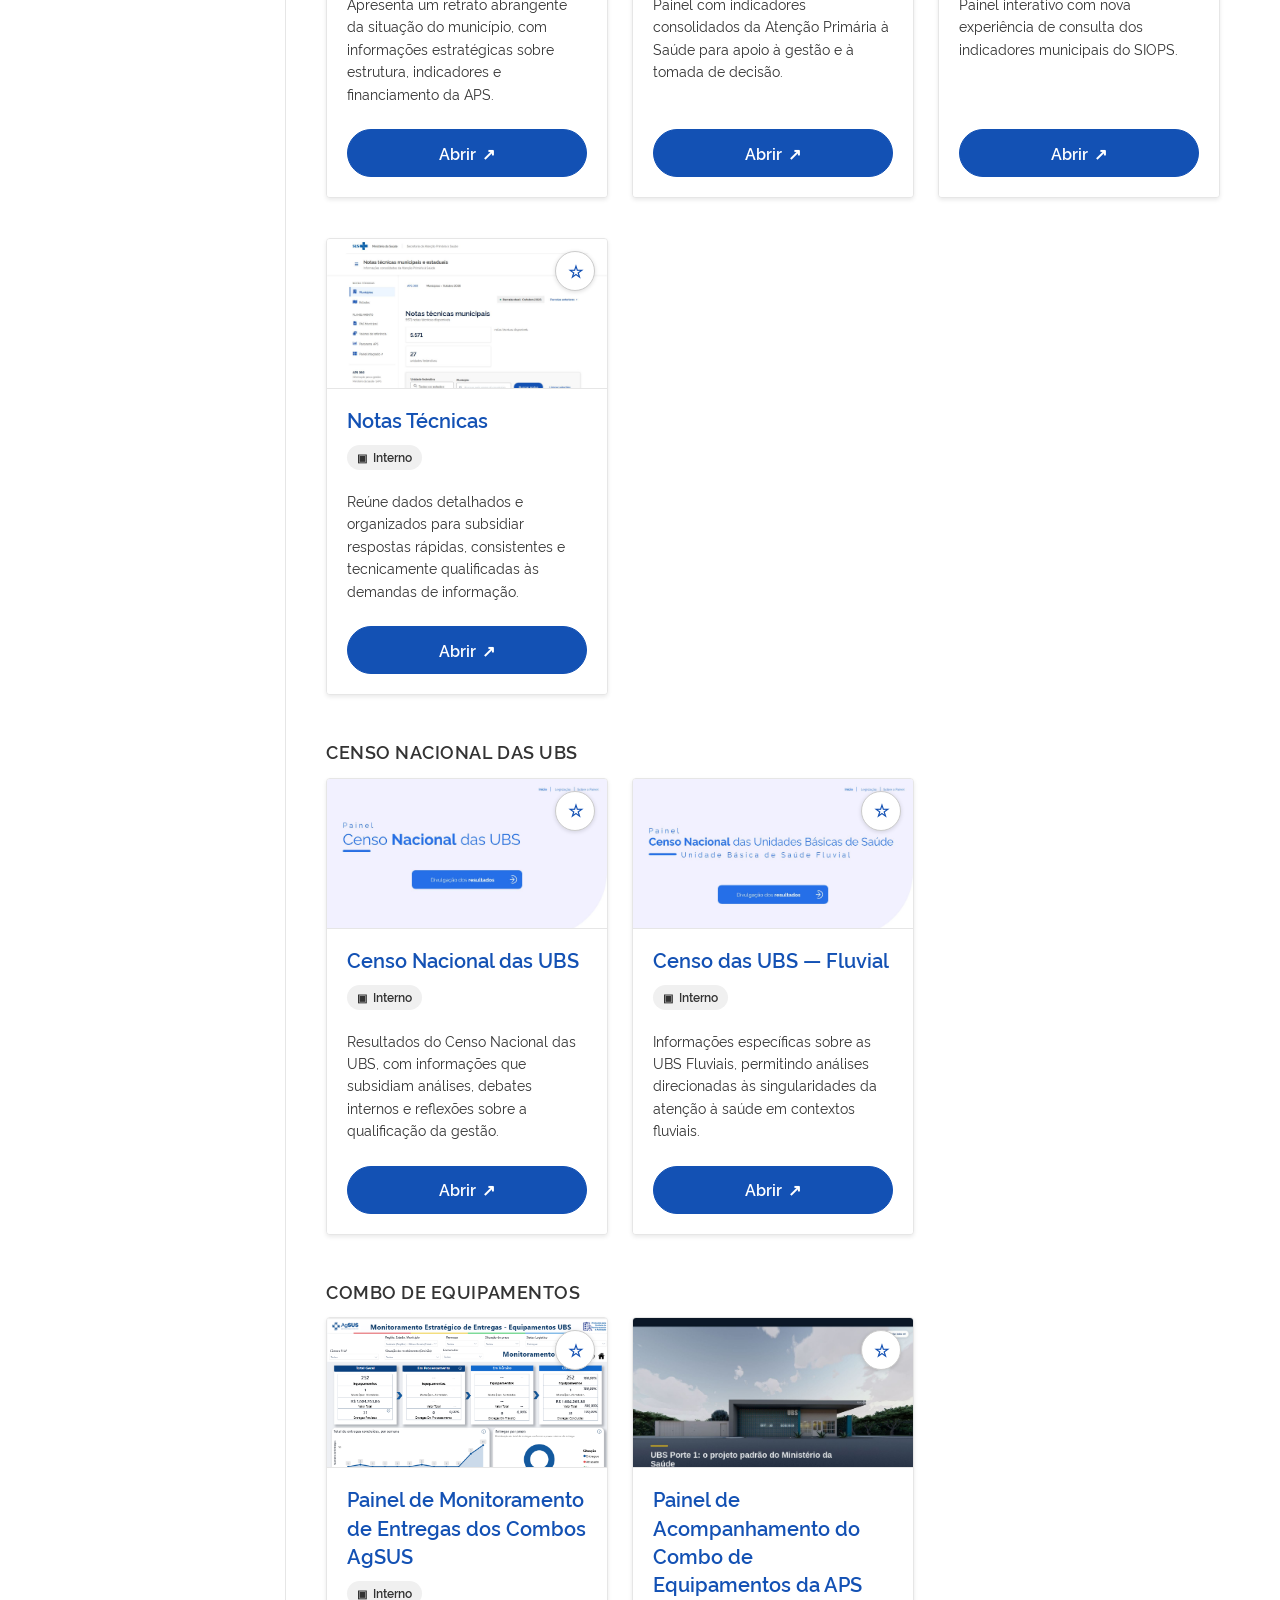
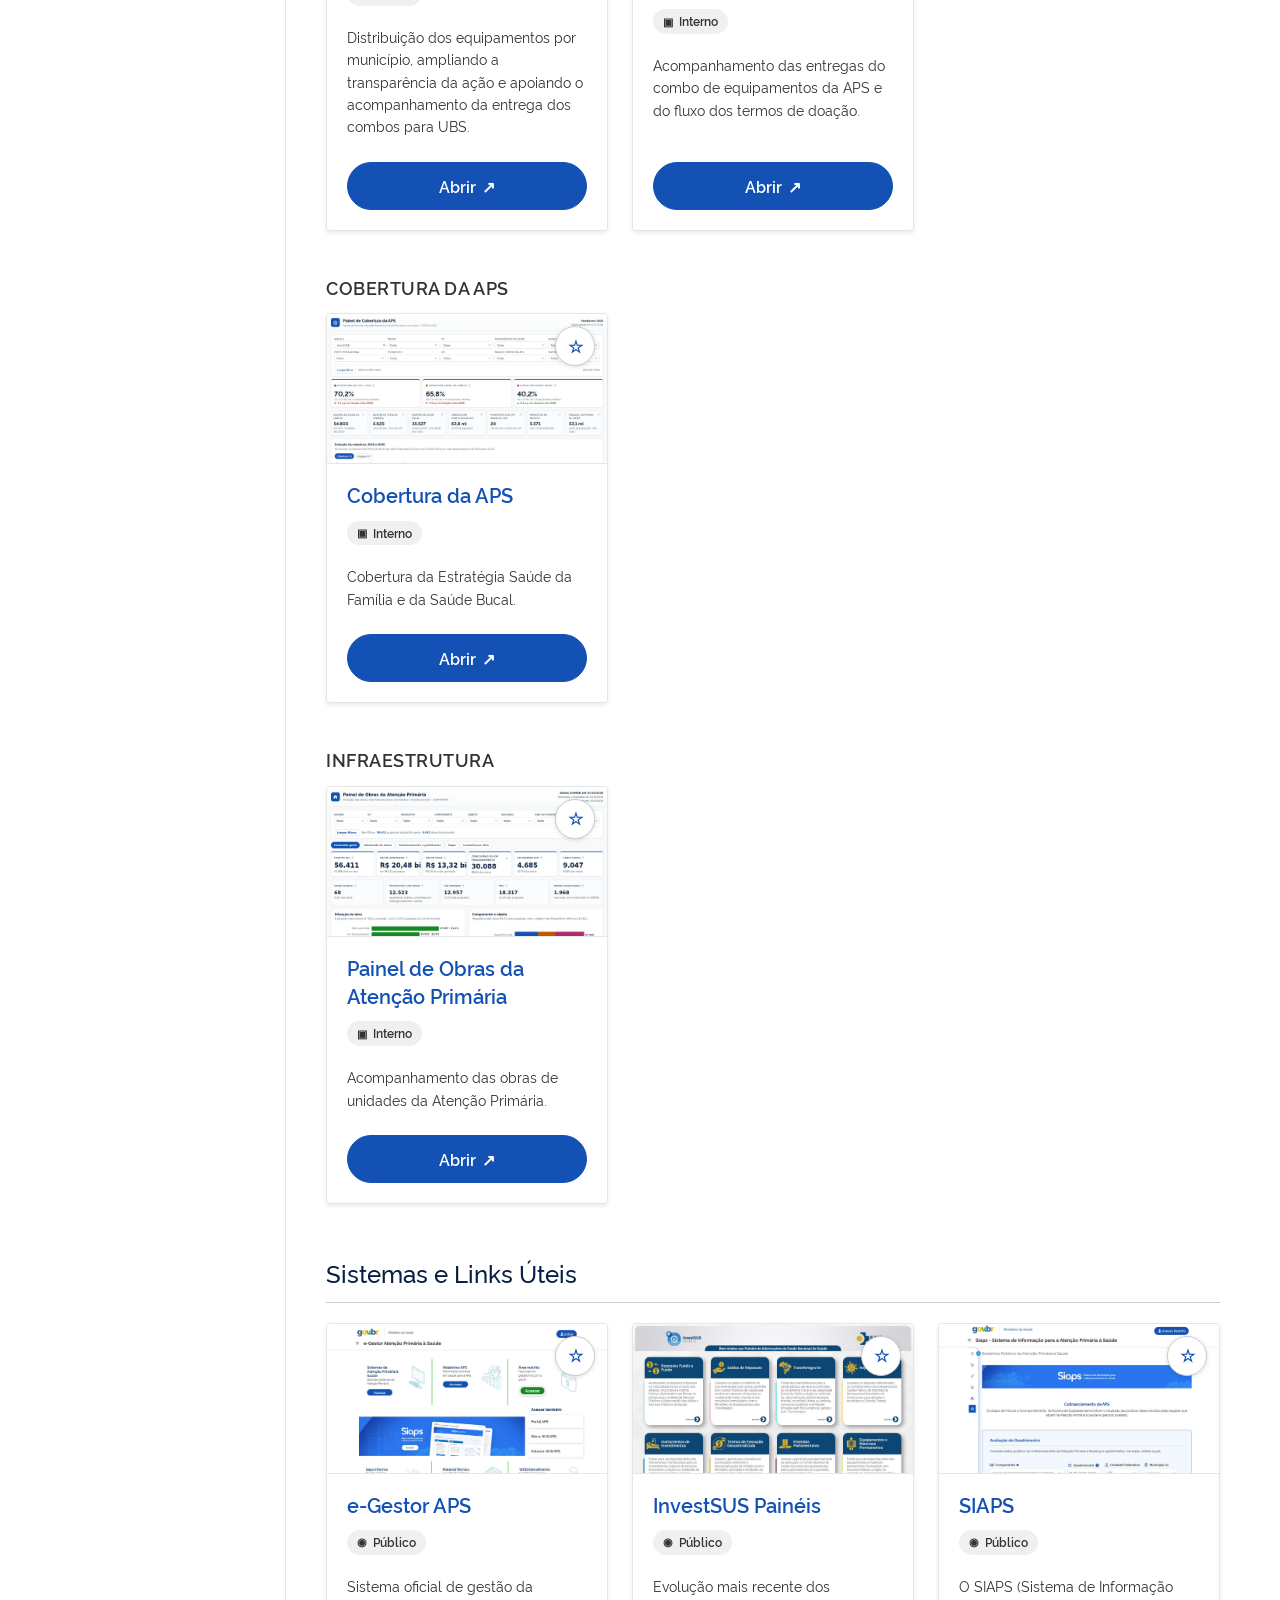
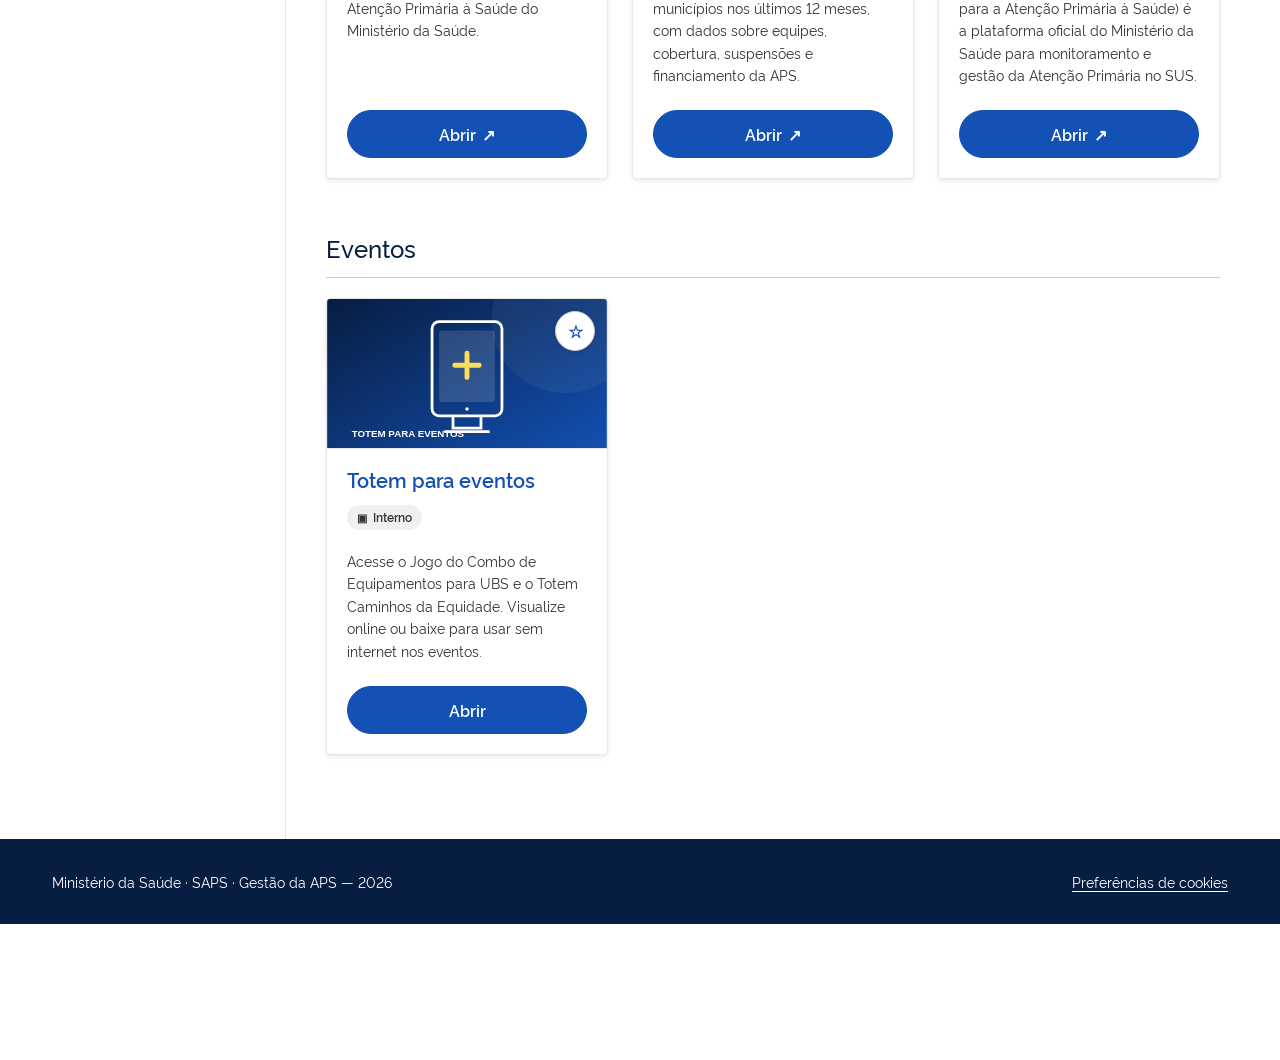
==== commit 05d6ff4e: "Aplica identidade visual APS: navegação, cartões e privacidade" ====
--- a/index.html
+++ b/index.html
@@ -454,7 +454,9 @@
         gap: 12px;
       }
     }
-  </style>
+  .acessar>[aria-hidden="true"]{margin-left:6px}
+.sr-only{position:absolute;width:1px;height:1px;padding:0;margin:-1px;overflow:hidden;clip:rect(0,0,0,0);white-space:nowrap;border:0}
+</style>
   <link rel="stylesheet" href="visual_saps.css?v=f537f1ac740b">
   <link rel="stylesheet" href="privacidade.css?v=39c43c212e5f">
 <link rel="stylesheet" href="govbr_base.css?v=c34212163a44">
@@ -495,12 +497,12 @@
             <img src="imagens/credenciamentos.png" alt="Prévia do Painel dos Credenciamentos da APS" loading="lazy" onerror="handleImgError(this)">
           </div>
           <div class="card-title">
-            <h3><span class="cat-icon">🌐</span>Painel dos Credenciamentos da APS</h3>
+            <h3><span class="cat-icon" aria-hidden="true">🌐</span>Painel dos Credenciamentos da APS</h3>
             <span class="badge publico"><span class="dot"></span>Público</span>
           </div>
           </div><div class="card-content"><p class="desc">Disponibiliza informações sobre prazos de credenciamento, com o objetivo de orientar os municípios e apoiar a implantação oportuna.</p></div><div class="card-footer">
-          <a class="acessar br-button primary" href="https://painel-credenciamentos.onrender.com/" target="_blank" rel="noopener"
-             onclick="rastrearClique('Painel dos Credenciamentos da APS', 'Público', 'https://painel-credenciamentos.onrender.com/')">Abrir</a></div>
+          <a class="acessar br-button primary" href="https://credenciamentos.onrender.com/" target="_blank" rel="noopener"
+             onclick="rastrearClique('Painel dos Credenciamentos da APS', 'Público', 'https://credenciamentos.onrender.com/')">Abrir <span aria-hidden="true">↗</span><span class="sr-only">: Painel dos Credenciamentos da APS (abre em nova aba)</span></a></div>
         </div>
 
         <div class="card br-card cat-publico" data-id="mais-medicos"><div class="card-header">
@@ -509,12 +511,12 @@
             <img src="imagens/mais-medicos.png" alt="Prévia do Painel Mais Médicos" loading="lazy" onerror="handleImgError(this)">
           </div>
           <div class="card-title">
-            <h3><span class="cat-icon">🌐</span>Painel Mais Médicos</h3>
+            <h3><span class="cat-icon" aria-hidden="true">🌐</span>Painel Mais Médicos</h3>
             <span class="badge publico"><span class="dot"></span>Público</span>
           </div>
           </div><div class="card-content"><p class="desc">Ferramenta interativa e transparente do Ministério da Saúde voltada para o monitoramento e a gestão do Programa Mais Médicos.</p></div><div class="card-footer">
           <a class="acessar br-button primary" href="https://app.powerbi.com/view?r=eyJrIjoiMTZkYzIxZGUtMTU5NS00NDllLWI4OGMtM2VhMzJmNDJkZWI4IiwidCI6IjlhNTU0YWQzLWI1MmItNDg2Mi1hMzZmLTg0ZDg5MWU1YzcwNSJ9&pageName=ad4a2a374aec48992ed2" target="_blank" rel="noopener"
-             onclick="rastrearClique('Painel Mais Médicos', 'Público', 'powerbi_mais_medicos')">Abrir</a></div>
+             onclick="rastrearClique('Painel Mais Médicos', 'Público', 'powerbi_mais_medicos')">Abrir <span aria-hidden="true">↗</span><span class="sr-only">: Painel Mais Médicos (abre em nova aba)</span></a></div>
         </div>
       </div>
     </section>
@@ -531,12 +533,12 @@
               <img src="imagens/panorama-aps.png" alt="Prévia do Painel Panorama APS" loading="lazy" onerror="handleImgError(this)">
             </div>
             <div class="card-title">
-              <h3><span class="cat-icon">💰</span>Painel Panorama APS</h3>
+              <h3><span class="cat-icon" aria-hidden="true">💰</span>Painel Panorama APS</h3>
               <span class="badge interno"><span class="dot"></span>Interno</span>
             </div>
             </div><div class="card-content"><p class="desc">Apresenta um retrato abrangente da situação do município, com informações estratégicas sobre estrutura, indicadores e financiamento da APS.</p></div><div class="card-footer">
             <a class="acessar br-button primary" href="https://apspanorama.onrender.com/" target="_blank" rel="noopener"
-               onclick="rastrearClique('Painel Panorama APS', 'Interno', 'https://apspanorama.onrender.com/')">Abrir</a></div>
+               onclick="rastrearClique('Painel Panorama APS', 'Interno', 'https://apspanorama.onrender.com/')">Abrir <span aria-hidden="true">↗</span><span class="sr-only">: Painel Panorama APS (abre em nova aba)</span></a></div>
           </div>
 
           <div class="card br-card cat-financiamento" data-id="aps-em-numeros"><div class="card-header">
@@ -545,12 +547,12 @@
               <img src="imagens/aps-em-numeros.png" alt="Prévia do painel APS em Números" loading="lazy" onerror="handleImgError(this)">
             </div>
             <div class="card-title">
-              <h3><span class="cat-icon">💰</span>APS em Números</h3>
+              <h3><span class="cat-icon" aria-hidden="true">💰</span>APS em Números</h3>
               <span class="badge interno"><span class="dot"></span>Interno</span>
             </div>
             </div><div class="card-content"><p class="desc">Painel com indicadores consolidados da Atenção Primária à Saúde para apoio à gestão e à tomada de decisão.</p></div><div class="card-footer">
             <a class="acessar br-button primary" href="https://app.powerbi.com/view?r=eyJrIjoiOWRmOTNkZjktYjhkZC00NjI2LTk0YzQtMDEwNTY3OWQ5NWUzIiwidCI6IjlhNTU0YWQzLWI1MmItNDg2Mi1hMzZmLTg0ZDg5MWU1YzcwNSJ9" target="_blank" rel="noopener"
-               onclick="rastrearClique('APS em Números', 'Interno', 'powerbi_aps_em_numeros')">Abrir</a></div>
+               onclick="rastrearClique('APS em Números', 'Interno', 'powerbi_aps_em_numeros')">Abrir <span aria-hidden="true">↗</span><span class="sr-only">: APS em Números (abre em nova aba)</span></a></div>
           </div>
 
           <div class="card br-card cat-financiamento" data-id="siops"><div class="card-header">
@@ -559,12 +561,12 @@
               <img src="imagens/SIOPS.png" alt="Prévia do painel SIOPS" loading="lazy" onerror="handleImgError(this)">
             </div>
             <div class="card-title">
-              <h3><span class="cat-icon">💰</span>SIOPS</h3>
+              <h3><span class="cat-icon" aria-hidden="true">💰</span>SIOPS</h3>
               <span class="badge interno"><span class="dot"></span>Interno</span>
             </div>
             </div><div class="card-content"><p class="desc">Painel interativo com nova experiência de consulta dos indicadores municipais do SIOPS.</p></div><div class="card-footer">
             <a class="acessar br-button primary" href="https://portal-dados-municipais.lovable.app/" target="_blank" rel="noopener"
-               onclick="rastrearClique('SIOPS', 'Interno', 'https://portal-dados-municipais.lovable.app/')">Abrir</a></div>
+               onclick="rastrearClique('SIOPS', 'Interno', 'https://portal-dados-municipais.lovable.app/')">Abrir <span aria-hidden="true">↗</span><span class="sr-only">: SIOPS (abre em nova aba)</span></a></div>
           </div>
 
           <div class="card br-card cat-financiamento" data-id="notas-tecnicas"><div class="card-header">
@@ -573,12 +575,12 @@
               <img src="imagens/notas-tecnicas.png" alt="Prévia do painel Notas Técnicas" loading="lazy" onerror="handleImgError(this)">
             </div>
             <div class="card-title">
-              <h3><span class="cat-icon">💰</span>Notas Técnicas</h3>
+              <h3><span class="cat-icon" aria-hidden="true">💰</span>Notas Técnicas</h3>
               <span class="badge interno"><span class="dot"></span>Interno</span>
             </div>
             </div><div class="card-content"><p class="desc">Reúne dados detalhados e organizados para subsidiar respostas rápidas, consistentes e tecnicamente qualificadas às demandas de informação.</p></div><div class="card-footer">
             <a class="acessar br-button primary" href="https://notas-tecnicas-aps.onrender.com/" target="_blank" rel="noopener"
-               onclick="return abrirPainel(event, this, 'Notas Técnicas', 'Interno')">Abrir</a></div>
+               onclick="return abrirPainel(event, this, 'Notas Técnicas', 'Interno')">Abrir <span aria-hidden="true">↗</span><span class="sr-only">: Notas Técnicas (abre em nova aba)</span></a></div>
           </div>
         </div>
       </div>
@@ -592,12 +594,12 @@
               <img src="imagens/censo-nacional-ubs.png" alt="Prévia do painel Censo Nacional das UBS" loading="lazy" onerror="handleImgError(this)">
             </div>
             <div class="card-title">
-              <h3><span class="cat-icon">🏥</span>Censo Nacional das UBS</h3>
+              <h3><span class="cat-icon" aria-hidden="true">🏥</span>Censo Nacional das UBS</h3>
               <span class="badge interno"><span class="dot"></span>Interno</span>
             </div>
             </div><div class="card-content"><p class="desc">Resultados do Censo Nacional das UBS, com informações que subsidiam análises, debates internos e reflexões sobre a qualificação da gestão.</p></div><div class="card-footer">
             <a class="acessar br-button primary" href="https://app.powerbi.com/view?r=eyJrIjoiZjdkMjIyMjUtZjhiNi00NmY3LTgwOTQtMTBkMzljZjFjYzkxIiwidCI6IjlhNTU0YWQzLWI1MmItNDg2Mi1hMzZmLTg0ZDg5MWU1YzcwNSJ9" target="_blank" rel="noopener"
-               onclick="rastrearClique('Censo Nacional das UBS', 'Interno', 'powerbi_censo_nacional_ubs')">Abrir</a></div>
+               onclick="rastrearClique('Censo Nacional das UBS', 'Interno', 'powerbi_censo_nacional_ubs')">Abrir <span aria-hidden="true">↗</span><span class="sr-only">: Censo Nacional das UBS (abre em nova aba)</span></a></div>
           </div>
 
           <div class="card br-card cat-censo-ubs" data-id="censo-ubs-fluvial"><div class="card-header">
@@ -606,12 +608,12 @@
               <img src="imagens/censo-ubs-fluvial.png" alt="Prévia do painel Censo das UBS Fluvial" loading="lazy" onerror="handleImgError(this)">
             </div>
             <div class="card-title">
-              <h3><span class="cat-icon">🏥</span>Censo das UBS — Fluvial</h3>
+              <h3><span class="cat-icon" aria-hidden="true">🏥</span>Censo das UBS — Fluvial</h3>
               <span class="badge interno"><span class="dot"></span>Interno</span>
             </div>
             </div><div class="card-content"><p class="desc">Informações específicas sobre as UBS Fluviais, permitindo análises direcionadas às singularidades da atenção à saúde em contextos fluviais.</p></div><div class="card-footer">
             <a class="acessar br-button primary" href="https://app.powerbi.com/view?r=eyJrIjoiMmNmNTQ1NWQtNzdmOC00OTg0LTlmZTMtNDg5NTc0OWE5NmRkIiwidCI6IjlhNTU0YWQzLWI1MmItNDg2Mi1hMzZmLTg0ZDg5MWU1YzcwNSJ9" target="_blank" rel="noopener"
-               onclick="rastrearClique('Censo das UBS - Fluvial', 'Interno', 'powerbi_censo_ubs_fluvial')">Abrir</a></div>
+               onclick="rastrearClique('Censo das UBS - Fluvial', 'Interno', 'powerbi_censo_ubs_fluvial')">Abrir <span aria-hidden="true">↗</span><span class="sr-only">: Censo das UBS - Fluvial (abre em nova aba)</span></a></div>
           </div>
         </div>
       </div>
@@ -625,12 +627,12 @@
               <img src="imagens/painel-agsus.png" alt="Prévia do Painel de Monitoramento de Entregas dos Combos AgSUS" loading="lazy" onerror="handleImgError(this)">
             </div>
             <div class="card-title">
-              <h3><span class="cat-icon">⚙️</span>Painel de Monitoramento de Entregas dos Combos AgSUS</h3>
+              <h3><span class="cat-icon" aria-hidden="true">⚙️</span>Painel de Monitoramento de Entregas dos Combos AgSUS</h3>
               <span class="badge interno"><span class="dot"></span>Interno</span>
             </div>
             </div><div class="card-content"><p class="desc">Distribuição dos equipamentos por município, ampliando a transparência da ação e apoiando o acompanhamento da entrega dos combos para UBS.</p></div><div class="card-footer">
             <a class="acessar br-button primary" href="https://app.powerbi.com/groups/me/reports/15cef623-63dc-4a27-a26b-6ae2991eaf70/eb15333dd8d9040b1ce8?ctid=7673b0fd-2c63-4ac7-9d35-a71abe702c9b&amp;experience=power-bi" target="_blank" rel="noopener"
-               onclick="rastrearClique('Painel de Monitoramento de Entregas dos Combos AgSUS', 'Interno', 'powerbi_agsus')">Abrir</a></div>
+               onclick="rastrearClique('Painel de Monitoramento de Entregas dos Combos AgSUS', 'Interno', 'powerbi_agsus')">Abrir <span aria-hidden="true">↗</span><span class="sr-only">: Painel de Monitoramento de Entregas dos Combos AgSUS (abre em nova aba)</span></a></div>
           </div>
 
           <div class="card br-card cat-combos-ubs" data-id="combo-acompanhamento"><div class="card-header">
@@ -639,12 +641,12 @@
               <img src="imagens/combo-acompanhamento.jpg" alt="Prévia do Painel de Acompanhamento do Combo de Equipamentos da APS" loading="lazy" onerror="handleImgError(this)">
             </div>
             <div class="card-title">
-              <h3><span class="cat-icon">⚙️</span>Painel de Acompanhamento do Combo de Equipamentos da APS</h3>
+              <h3><span class="cat-icon" aria-hidden="true">⚙️</span>Painel de Acompanhamento do Combo de Equipamentos da APS</h3>
               <span class="badge interno"><span class="dot"></span>Interno</span>
             </div>
             </div><div class="card-content"><p class="desc">Acompanhamento das entregas do combo de equipamentos da APS e do fluxo dos termos de doação.</p></div><div class="card-footer">
             <a class="acessar br-button primary" href="https://painel-cgfap-combo.netlify.app/" target="_blank" rel="noopener"
-               onclick="rastrearClique('Painel de Acompanhamento do Combo de Equipamentos da APS', 'Interno', 'web_combo_acompanhamento')">Abrir</a></div>
+               onclick="rastrearClique('Painel de Acompanhamento do Combo de Equipamentos da APS', 'Interno', 'web_combo_acompanhamento')">Abrir <span aria-hidden="true">↗</span><span class="sr-only">: Painel de Acompanhamento do Combo de Equipamentos da APS (abre em nova aba)</span></a></div>
           </div>
         </div>
       </div>
@@ -658,12 +660,12 @@
               <img src="imagens/cobertura-cgfap.jpg" alt="Prévia do painel Cobertura da APS" loading="lazy" onerror="handleImgError(this)">
             </div>
             <div class="card-title">
-              <h3><span class="cat-icon">📈</span>Cobertura da APS</h3>
+              <h3><span class="cat-icon" aria-hidden="true">📈</span>Cobertura da APS</h3>
               <span class="badge interno"><span class="dot"></span>Interno</span>
             </div>
             </div><div class="card-content"><p class="desc">Cobertura da Estratégia Saúde da Família e da Saúde Bucal.</p></div><div class="card-footer">
             <a class="acessar br-button primary" href="https://painel-cobertura-aps-cgfap.netlify.app/" target="_blank" rel="noopener"
-               onclick="rastrearClique('Cobertura da APS', 'Interno', 'web_cobertura_aps')">Abrir</a></div>
+               onclick="rastrearClique('Cobertura da APS', 'Interno', 'web_cobertura_aps')">Abrir <span aria-hidden="true">↗</span><span class="sr-only">: Cobertura da APS (abre em nova aba)</span></a></div>
           </div>
         </div>
       </div>
@@ -677,12 +679,12 @@
               <img src="imagens/obras-aps.jpg" alt="Prévia do Painel de Obras da Atenção Primária" loading="lazy" onerror="handleImgError(this)">
             </div>
             <div class="card-title">
-              <h3><span class="cat-icon">🏗️</span>Painel de Obras da Atenção Primária</h3>
+              <h3><span class="cat-icon" aria-hidden="true">🏗️</span>Painel de Obras da Atenção Primária</h3>
               <span class="badge interno"><span class="dot"></span>Interno</span>
             </div>
             </div><div class="card-content"><p class="desc">Acompanhamento das obras de unidades da Atenção Primária.</p></div><div class="card-footer">
             <a class="acessar br-button primary" href="https://painel-obras-aps-cgfap.netlify.app/" target="_blank" rel="noopener"
-               onclick="rastrearClique('Painel de Obras da Atenção Primária', 'Interno', 'web_obras_aps')">Abrir</a></div>
+               onclick="rastrearClique('Painel de Obras da Atenção Primária', 'Interno', 'web_obras_aps')">Abrir <span aria-hidden="true">↗</span><span class="sr-only">: Painel de Obras da Atenção Primária (abre em nova aba)</span></a></div>
           </div>
         </div>
       </div>
@@ -697,12 +699,12 @@
             <img src="imagens/egestor-aps.png" alt="Prévia do sistema e-Gestor APS" loading="lazy" onerror="handleImgError(this)">
           </div>
           <div class="card-title">
-            <h3><span class="cat-icon">🔗</span>e-Gestor APS</h3>
+            <h3><span class="cat-icon" aria-hidden="true">🔗</span>e-Gestor APS</h3>
             <span class="badge publico"><span class="dot"></span>Público</span>
           </div>
           </div><div class="card-content"><p class="desc">Sistema oficial de gestão da Atenção Primária à Saúde do Ministério da Saúde.</p></div><div class="card-footer">
           <a class="acessar br-button primary" href="https://egestoraps.saude.gov.br/" target="_blank" rel="noopener"
-             onclick="rastrearClique('e-Gestor APS', 'Link útil', 'https://egestoraps.saude.gov.br/')">Abrir</a></div>
+             onclick="rastrearClique('e-Gestor APS', 'Link útil', 'https://egestoraps.saude.gov.br/')">Abrir <span aria-hidden="true">↗</span><span class="sr-only">: e-Gestor APS (abre em nova aba)</span></a></div>
         </div>
 
         <div class="card br-card cat-sistemas" data-id="investsus-paineis"><div class="card-header">
@@ -711,12 +713,12 @@
             <img src="imagens/investsus-paineis.png" alt="Prévia do painel InvestSUS Painéis" loading="lazy" onerror="handleImgError(this)">
           </div>
           <div class="card-title">
-            <h3><span class="cat-icon">🔗</span>InvestSUS Painéis</h3>
+            <h3><span class="cat-icon" aria-hidden="true">🔗</span>InvestSUS Painéis</h3>
             <span class="badge publico"><span class="dot"></span>Público</span>
           </div>
           </div><div class="card-content"><p class="desc">Evolução mais recente dos municípios nos últimos 12 meses, com dados sobre equipes, cobertura, suspensões e financiamento da APS.</p></div><div class="card-footer">
           <a class="acessar br-button primary" href="https://investsuspaineis.saude.gov.br/extensions/CGIN_InvestsusPaineis/CGIN_InvestsusPaineis.html" target="_blank" rel="noopener"
-             onclick="rastrearClique('InvestSUS Painéis', 'Link útil', 'https://investsuspaineis.saude.gov.br/extensions/CGIN_InvestsusPaineis/CGIN_InvestsusPaineis.html')">Abrir</a></div>
+             onclick="rastrearClique('InvestSUS Painéis', 'Link útil', 'https://investsuspaineis.saude.gov.br/extensions/CGIN_InvestsusPaineis/CGIN_InvestsusPaineis.html')">Abrir <span aria-hidden="true">↗</span><span class="sr-only">: InvestSUS Painéis (abre em nova aba)</span></a></div>
         </div>
 
         <div class="card br-card cat-sistemas" data-id="siaps"><div class="card-header">
@@ -725,12 +727,12 @@
             <img src="imagens/siaps.png" alt="Prévia do sistema SIAPS" loading="lazy" onerror="handleImgError(this)">
           </div>
           <div class="card-title">
-            <h3><span class="cat-icon">🔗</span>SIAPS</h3>
+            <h3><span class="cat-icon" aria-hidden="true">🔗</span>SIAPS</h3>
             <span class="badge publico"><span class="dot"></span>Público</span>
           </div>
           </div><div class="card-content"><p class="desc">O SIAPS (Sistema de Informação para a Atenção Primária à Saúde) é a plataforma oficial do Ministério da Saúde para monitoramento e gestão da Atenção Primária no SUS.</p></div><div class="card-footer">
           <a class="acessar br-button primary" href="https://siaps.saude.gov.br/publico" target="_blank" rel="noopener"
-             onclick="rastrearClique('SIAPS', 'Link útil', 'https://siaps.saude.gov.br/publico')">Abrir</a></div>
+             onclick="rastrearClique('SIAPS', 'Link útil', 'https://siaps.saude.gov.br/publico')">Abrir <span aria-hidden="true">↗</span><span class="sr-only">: SIAPS (abre em nova aba)</span></a></div>
         </div>
       </div>
     </section>
@@ -743,7 +745,7 @@
           <div class="thumb"><img src="imagens/totems.svg" alt="Totem para eventos" loading="lazy" onerror="handleImgError(this)"></div>
           <div class="card-title"><h3>Totem para eventos</h3><span class="badge interno"><span class="dot"></span>Interno</span></div>
           </div><div class="card-content"><p class="desc">Acesse o Jogo do Combo de Equipamentos para UBS e o Totem Caminhos da Equidade. Visualize online ou baixe para usar sem internet nos eventos.</p></div><div class="card-footer">
-          <a class="acessar br-button primary" href="eventos/totems/index.html" onclick="rastrearClique('Totems', 'Eventos', this.href)">Abrir</a></div>
+          <a class="acessar br-button primary" href="eventos/totems/index.html" onclick="rastrearClique('Totems', 'Eventos', this.href)">Abrir<span class="sr-only">: Totems</span></a></div>
         </div>
       </div>
     </section>
@@ -758,7 +760,7 @@
       <div class="modal-header br-modal-header">
         <h3 id="modalTitulo">Painel</h3>
         <div class="modal-actions">
-          <a id="modalNovaAba" class="modal-link" href="#" target="_blank" rel="noopener">Abrir em nova aba ↗</a>
+          <a id="modalNovaAba" class="modal-link" href="#" target="_blank" rel="noopener">Abrir em nova aba <span aria-hidden="true">↗</span></a>
           <button type="button" class="modal-close br-button circle tertiary" aria-label="Fechar" onclick="fecharModal()">✕</button>
         </div>
       </div>
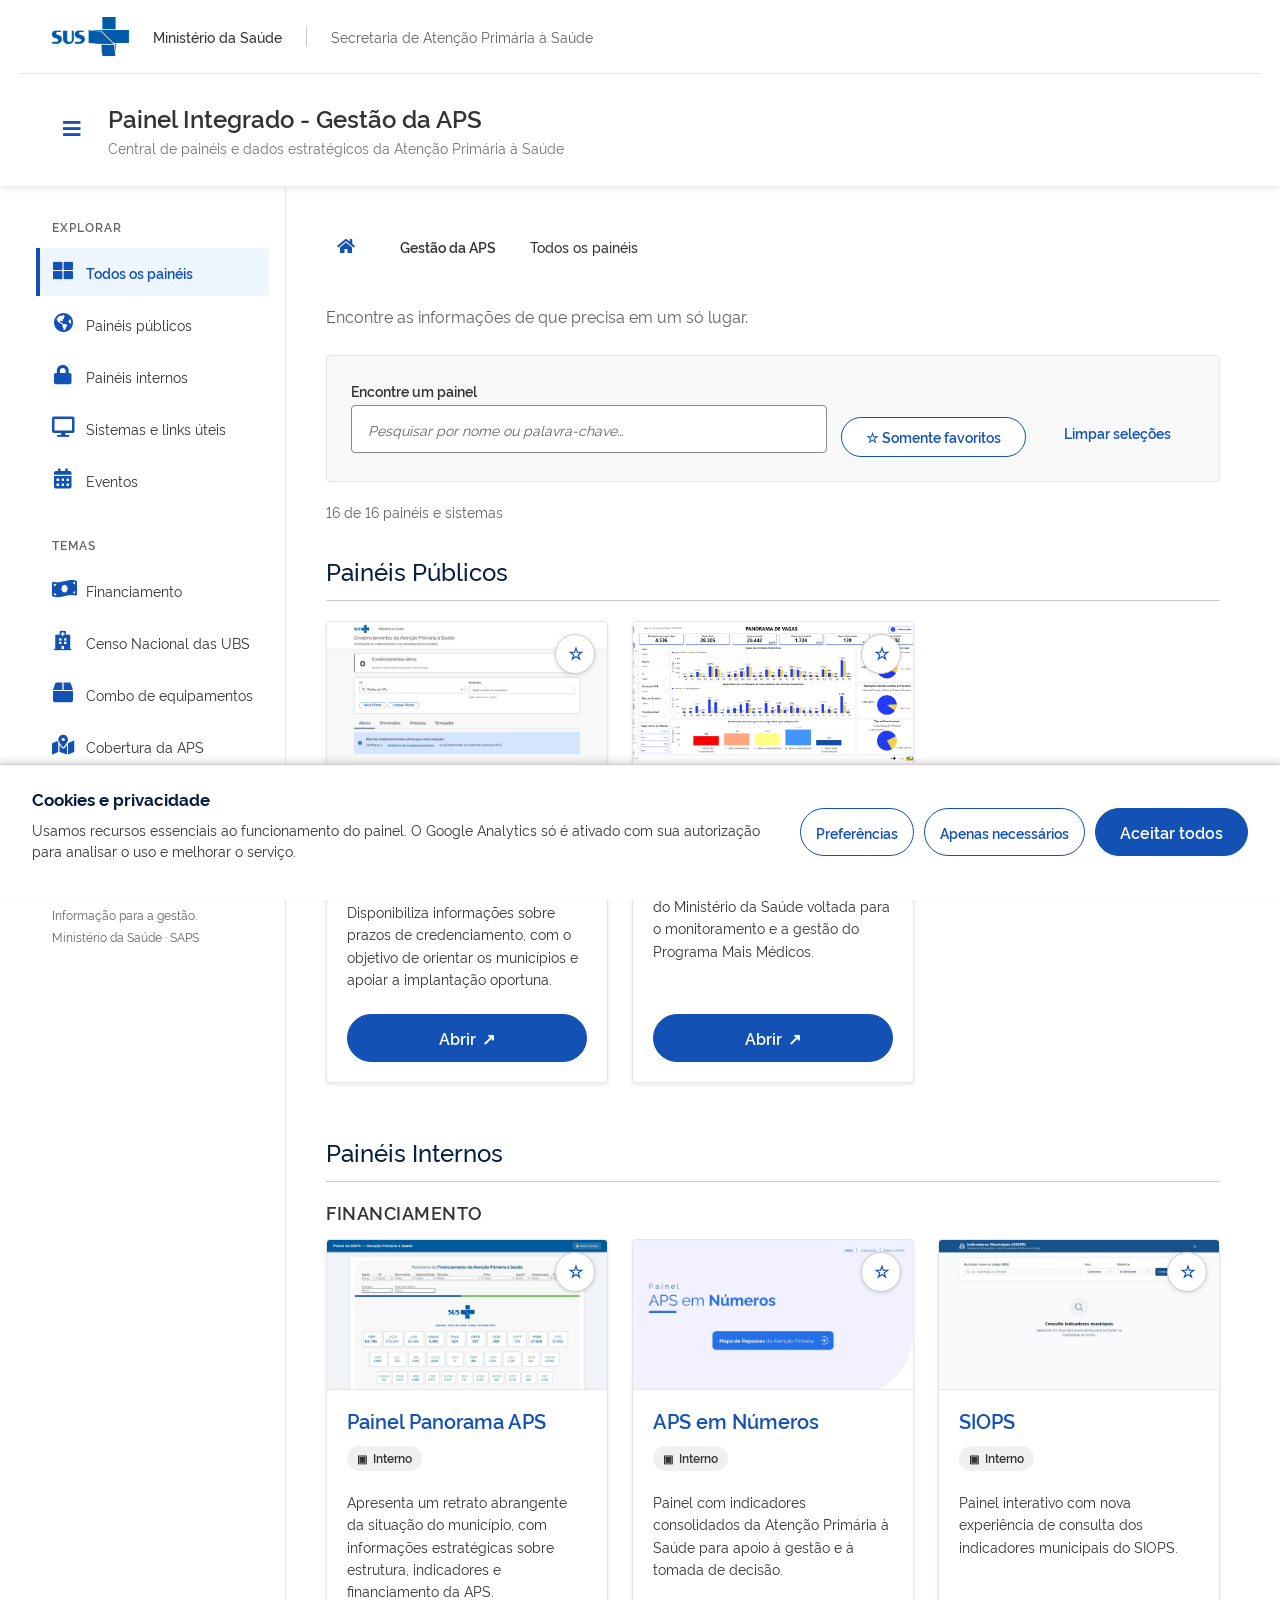
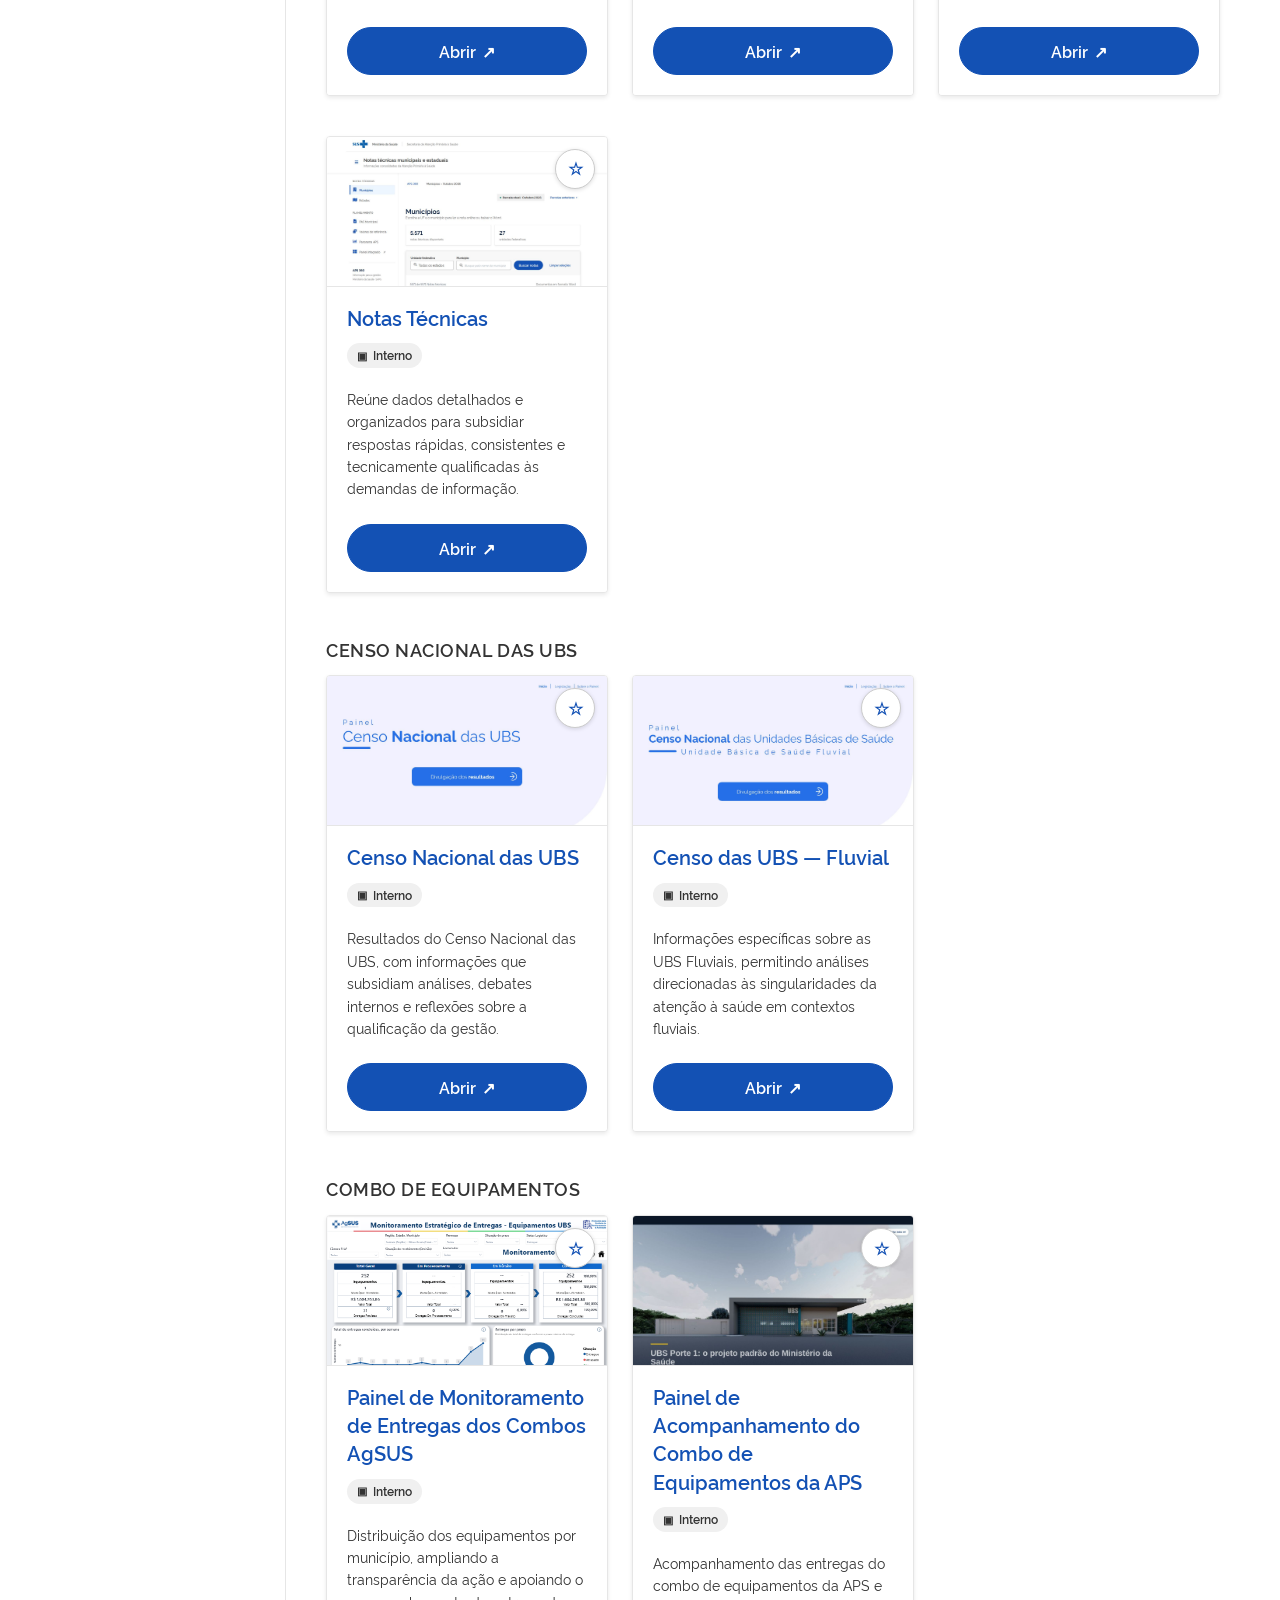
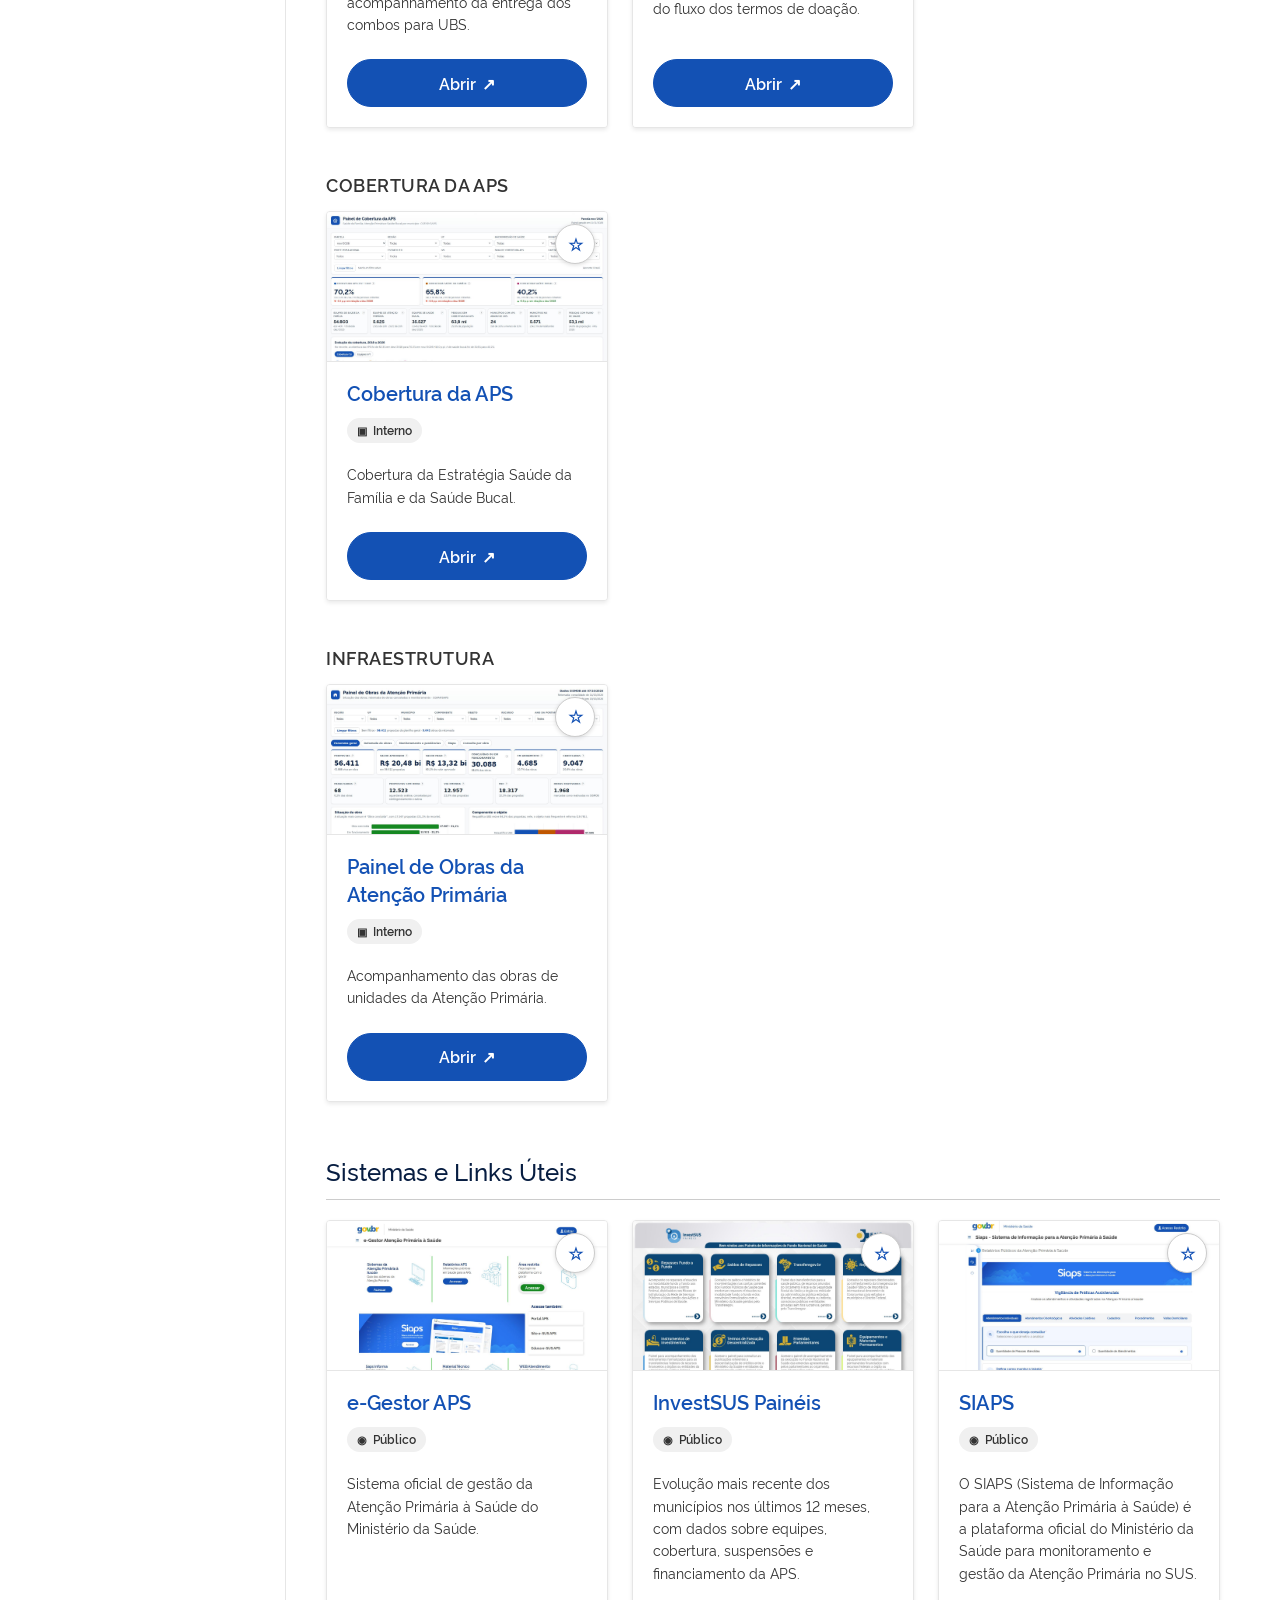
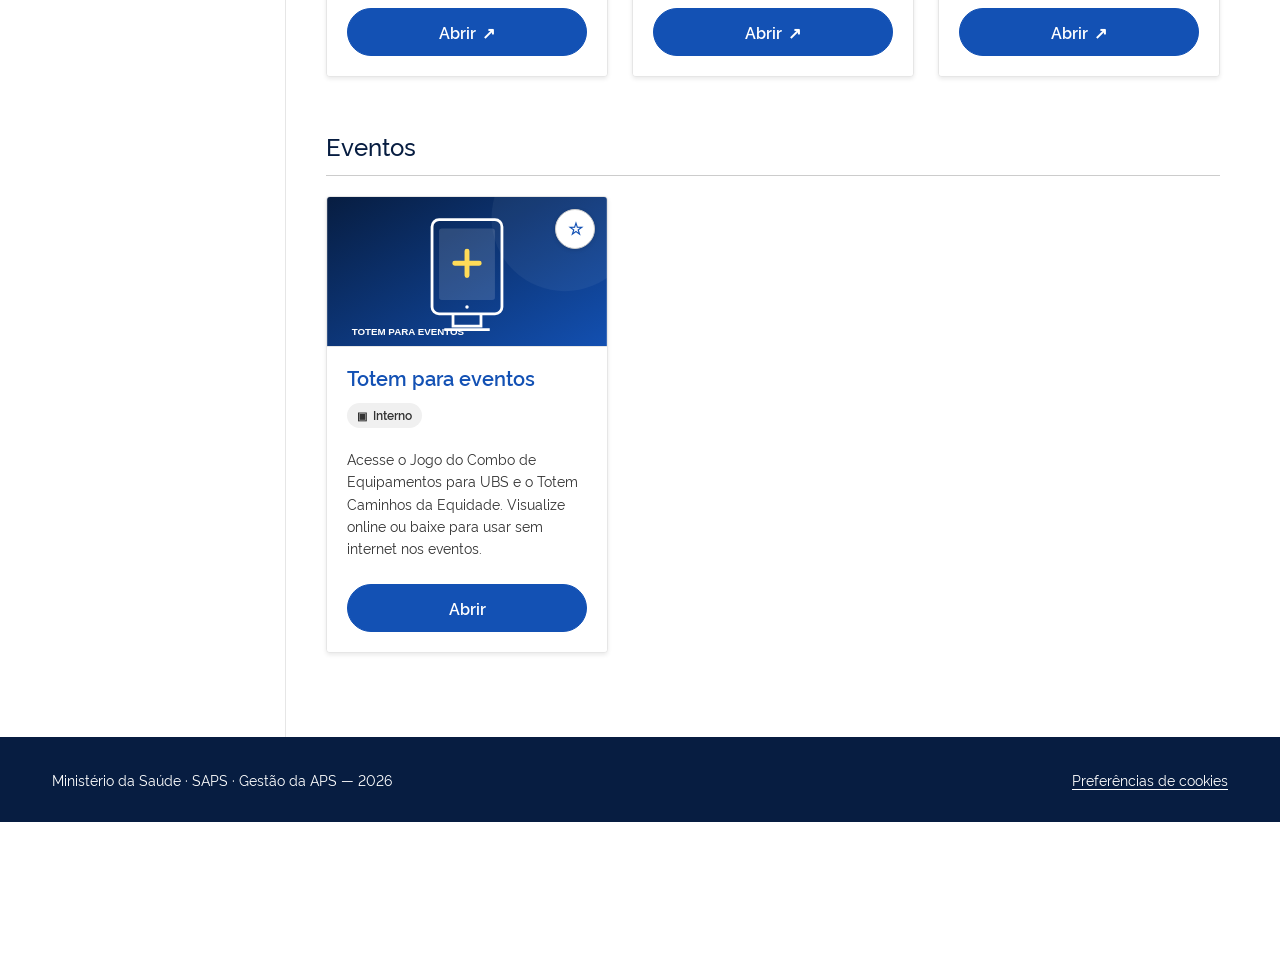
==== commit 4e2f381a: "Aplica identidade visual APS: navegação, cartões e privacidade" ====
--- a/index.html
+++ b/index.html
@@ -465,7 +465,7 @@
 <div class="br-skiplink"><a class="skip" href="#conteudo" accesskey="1">Ir para o conteúdo</a></div>
 <header class="saps-header br-header"><div class="container-lg">
   <div class="institution header-top"><div class="header-logo"><img class="logo" src="imagens/logo_sus.png?v=20261024-sus" alt="Logo SUS"><strong>Ministério da Saúde</strong></div><span>Secretaria de Atenção Primária à Saúde</span></div>
-  <div class="brand header-bottom"><div class="header-menu"><button id="menuToggle" class="br-button circle" type="button" aria-label="Recolher menu" aria-expanded="true" aria-controls="sideMenu"><i class="fas fa-bars nav-icon" aria-hidden="true"></i></button><div class="header-info"><h1 class="header-title">Painel Integrado - Gestão da APS</h1><p class="header-subtitle">Central de painéis e dados estratégicos da Atenção Primária à Saúde</p></div></div><span class="brand-tag">SAPS · MS</span></div>
+  <div class="brand header-bottom"><div class="header-menu"><button id="menuToggle" class="br-button circle" type="button" aria-label="Recolher menu" aria-expanded="true" aria-controls="sideMenu"><i class="fas fa-bars nav-icon" aria-hidden="true"></i></button><div class="header-info"><h1 class="header-title">Painel Integrado - Gestão da APS</h1><p class="header-subtitle">Central de painéis e dados estratégicos da Atenção Primária à Saúde</p></div></div></div>
 </div></header>
 <button id="menuBackdrop" type="button" aria-label="Fechar menu" hidden></button>
 <div class="app container-lg"><aside class="sidebar br-menu" id="sideMenu"><div class="menu-container"><div class="menu-panel"><div class="menu-body">
@@ -484,9 +484,9 @@
   </nav><div class="sidebar-footer"><strong>Gestão da APS</strong>Informação para a gestão.<br>Ministério da Saúde · SAPS</div>
 </div></div></div></aside><main id="conteudo" tabindex="-1">
   <nav class="breadcrumb br-breadcrumb" aria-label="Navegação"><ol class="crumb-list" role="list"><li class="crumb home"><a class="br-button circle" href="#conteudo" aria-label="Ir para o conteúdo"><i class="fas fa-home" aria-hidden="true"></i></a></li><li class="crumb"><i class="icon fas fa-chevron-right" aria-hidden="true"></i><span>Gestão da APS</span></li><li class="crumb" data-active="active"><i class="icon fas fa-chevron-right" aria-hidden="true"></i><span aria-current="page" id="breadcrumbCurrent">Todos os painéis</span></li></ol></nav>
-  <div class="page-heading"><div class="eyebrow">INFORMAÇÃO PARA A GESTÃO</div><h2>Painéis e sistemas da APS</h2><p>Encontre as informações de que precisa em um só lugar.</p></div>
+  <div class="page-heading"><p>Encontre as informações de que precisa em um só lugar.</p></div>
   <div class="busca-bar"><div class="br-input"><label for="busca">Encontre um painel</label><input type="search" class="busca-input" id="busca" placeholder="Pesquisar por nome ou palavra-chave…" oninput="aplicarFiltros()"></div><button type="button" class="favoritos-toggle br-button secondary" id="favoritosToggle" aria-pressed="false" onclick="alternarFavoritosToggle()">☆ Somente favoritos</button><button type="button" class="clear-search br-button tertiary" id="clearSearch">Limpar seleções</button></div>
-  <div class="results"><span id="resultCount" role="status" aria-live="polite"></span><span id="filterCurrent" class="filter-chip">Todos os painéis</span></div>
+  <div class="results"><span id="resultCount" role="status" aria-live="polite"></span><span id="filterCurrent" class="filter-chip" hidden>Todos os painéis</span></div>
 
     <section class="grupo">
       <h2>Painéis Públicos</h2>
--- a/visual_saps.css
+++ b/visual_saps.css
@@ -2,13 +2,13 @@
 *{box-sizing:border-box}html{scroll-behavior:smooth}body{margin:0;background:#fff;color:var(--color);font:400 16px/1.55 Rawline,Raleway,sans-serif;min-height:100vh}button,input,a{font:inherit}button,a{touch-action:manipulation}button{cursor:pointer}a{color:var(--interactive)}[hidden]{display:none!important}button:focus-visible,a:focus-visible,input:focus-visible{outline:var(--surface-width-lg,3px) dashed var(--gold-vivid-40,#c2850c);outline-offset:4px}button{color:var(--interactive)}.skip{position:fixed;left:20px;top:-100px;z-index:100;background:#fff;padding:12px 20px}.skip:focus{top:10px}
 .saps-header{background:white;box-shadow:0 3px 6px #00000015;position:relative;z-index:5}.institution{max-width:1600px;margin:auto;padding:18px 40px;display:flex;align-items:center;gap:22px;border-bottom:1px solid #e6e6e6;min-height:74px}.govbr-logo{width:100px;height:auto;display:block}.institution strong{font-size:14px;font-weight:600;color:#333}.institution span{font-size:14px;color:#636363;border-left:1px solid #ccc;padding-left:22px}.institution img.logo{margin-left:auto;width:64px;height:auto;max-height:35px;object-fit:contain}.brand{max-width:1600px;margin:auto;padding:25px 40px 28px;display:flex;gap:20px;align-items:center}.brand h1{font-size:24px;line-height:1.3;color:#333;font-weight:600;margin:0}.brand p{font-size:14px;color:#636363;margin:6px 0 0}.brand-tag{margin-left:auto;font-size:14px;color:#1351b4;white-space:nowrap}.nav-icon{width:22px;height:22px;fill:none;stroke:currentColor;stroke-width:1.8;stroke-linecap:round;stroke-linejoin:round;flex-shrink:0}#menuToggle{background:transparent;border:0;width:44px;height:44px;border-radius:50%;display:grid;place-items:center;flex-shrink:0}#menuToggle:hover{background:#edf5ff}
 .app{display:grid;grid-template-columns:266px minmax(0,1fr);max-width:1600px;min-height:75vh;margin:auto}.sidebar{padding:32px 16px;border-right:1px solid #e6e6e6;background:#fff;display:flex;flex-direction:column}.nav-title{color:#636363;font-size:12px;letter-spacing:.08em;font-weight:700;padding:0 16px;margin-bottom:12px}.nav-title.temas{margin-top:30px}.sidebar nav{display:flex;flex-direction:column;gap:3px}.nav-item{border:0;background:transparent;display:flex;align-items:center;gap:12px;text-align:left;width:100%;min-height:52px;padding:12px 16px;border-radius:0;color:#333;font-size:14px;line-height:1.5;text-decoration:none}.nav-item .nav-icon{color:#1351b4}.nav-item:hover{background:#edf5ff}.nav-item.active{color:#1351b4;background:#edf5ff;border-left:4px solid #1351b4;padding-left:12px;font-weight:600}.sidebar-footer{border-top:1px solid #e6e6e6;margin-top:42px;padding:22px 16px;font-size:12px;line-height:1.8;color:#636363}.sidebar-footer strong{display:block;color:#333;font-size:14px}
-main{min-width:0;padding:26px 40px 48px}.breadcrumb{display:flex;align-items:center;gap:12px;font-size:14px;color:#636363;margin-bottom:30px}.breadcrumb span:first-child{font-size:20px;color:#1351b4}.breadcrumb span:last-child{font-weight:600;color:#333}.page-heading{padding-bottom:26px}.eyebrow{font-size:12px;letter-spacing:.1em;color:#1351b4;font-weight:700;margin-bottom:8px}.page-heading h2{font-size:34px;font-weight:600;line-height:1.2;color:#071d41;margin:0 0 12px;letter-spacing:-.6px}.page-heading p{font-size:16px;margin:0;color:#636363;max-width:650px}
+main{min-width:0;padding:26px 40px 48px}.breadcrumb{display:flex;align-items:center;gap:12px;font-size:14px;color:#636363;margin-bottom:30px}.breadcrumb span:first-child{font-size:20px;color:#1351b4}.breadcrumb span:last-child{font-weight:600;color:#333}.page-heading{padding-bottom:26px}.eyebrow{font-size:12px;letter-spacing:.1em;color:#1351b4;font-weight:700;margin-bottom:8px}.page-heading h1,.page-heading h2{font-size:34px;font-weight:600;line-height:1.2;color:#071d41;margin:0 0 12px;letter-spacing:-.6px}.page-heading p{font-size:16px;margin:0;color:#636363;max-width:650px}
 .busca-bar{background:#f8f8f8;border:1px solid #e6e6e6;border-radius:4px;padding:24px;display:grid;grid-template-columns:minmax(0,1fr) auto auto;gap:14px;align-items:end;margin-bottom:20px}.busca-bar label{font-size:14px;font-weight:600;display:flex;flex-direction:column;gap:8px;min-width:0}.busca-input{width:100%;height:48px;border:1px solid #888;border-radius:4px;background:#fff;color:#333;font-size:16px;font-weight:400;padding:0 16px}.busca-input::placeholder{color:#636363}.favoritos-toggle,.clear-search{height:48px;min-height:48px;border-radius:24px;padding:0 20px;font-weight:600;font-size:14px;white-space:nowrap}.favoritos-toggle{border:1px solid #1351b4;background:#fff;color:#1351b4}.favoritos-toggle:hover,.clear-search:hover{background:#d4e5ff}.favoritos-toggle.ativo{background:#1351b4;color:#fff}.clear-search{border:0;color:#1351b4;background:transparent}.results{font-size:14px;display:flex;justify-content:space-between;gap:16px;margin:0 0 32px;color:#636363}.filter-chip{font-size:12px;border:1px solid #ccc;border-radius:16px;padding:2px 12px;color:#333;background:#fff}
 section.grupo{margin-bottom:36px}section.grupo>h2{font-size:24px;font-weight:500;color:#071d41;line-height:1.4;margin:0 0 20px;padding-bottom:12px;border-bottom:1px solid #ccc}.subgrupo{margin-bottom:30px}.subgrupo-titulo{font-size:18px;font-weight:600;color:#333;margin:0 0 16px}.cards{display:grid;grid-template-columns:repeat(3,minmax(0,1fr));gap:24px;align-items:stretch}.card{position:relative;min-width:0;display:flex;flex-direction:column;padding:0;background:#fff;border:1px solid #e6e6e6;border-radius:4px;box-shadow:0 2px 5px #00000016;overflow:hidden;transition:box-shadow .18s}.card:hover{box-shadow:0 5px 16px #00000021}.thumb{height:150px;background:#f0f0f0;border-bottom:1px solid #e6e6e6;overflow:hidden}.thumb img{display:block;width:100%;height:100%;object-fit:cover;object-position:top}.thumb-placeholder{height:150px;display:grid;place-items:center;color:#636363}.card-title{padding:20px 20px 0;display:flex;flex-direction:column;align-items:flex-start;gap:12px}.card-title h3{font-weight:600;font-size:18px;line-height:1.4;color:#1351b4;margin:0;overflow-wrap:anywhere}.cat-icon,.dot{display:none}.badge{font-size:12px;line-height:1.4;padding:4px 10px;border-radius:16px;font-weight:600;display:inline-flex;align-items:center;gap:6px}.badge.publico{color:#333;background:#f0f0f0}.badge.interno{color:#333;background:#f0f0f0}.badge.publico:before{content:'◉';font-size:11px}.badge.interno:before{content:'▣';font-size:11px}.card p.desc{font-size:14px;line-height:1.65;color:#333;margin:16px 20px 20px;flex:1}.card a.acessar{align-self:flex-start;display:inline-flex;align-items:center;justify-content:center;border:1px solid #1351b4;border-radius:24px;background:#1351b4;color:#fff;font-size:14px;font-weight:600;min-height:44px;padding:8px 24px;margin:0 20px 22px;text-decoration:none}.card a.acessar:hover{background:#0c326f;border-color:#0c326f}.favorite-btn{position:absolute;right:10px;top:10px;width:44px;height:44px;display:grid;place-items:center;font-size:26px;line-height:1;border:1px solid #ccc;border-radius:50%;color:#1351b4;background:white;box-shadow:0 1px 5px #00000020;z-index:1}.favorite-btn:hover{background:#edf5ff}.favorite-btn.ativo{background:#1351b4;color:white;border-color:#1351b4}.empty-state{display:none;text-align:center;padding:48px 24px;border:1px solid #ccc;border-radius:4px;font-size:16px}
 footer{background:#071d41;color:#fff;padding:28px max(40px,calc((100vw - 1520px)/2));font-size:14px;display:flex;align-items:center;justify-content:space-between;flex-wrap:wrap;gap:14px}footer strong{font-size:16px;font-weight:600}footer a{color:#fff}.modal-overlay{position:fixed;inset:0;background:#0009;z-index:80;display:none;align-items:center;justify-content:center;padding:24px}.modal-overlay.aberto{display:flex}.modal-painel{background:#fff;width:min(1400px,100%);height:90vh;display:flex;flex-direction:column;border-radius:4px;overflow:hidden;box-shadow:0 8px 40px #0005}.modal-header{padding:18px 24px;display:flex;align-items:center;justify-content:space-between;gap:20px;border-bottom:1px solid #ccc}.modal-header h3{margin:0;font-size:18px}.modal-actions{display:flex;align-items:center;gap:20px}.modal-link{font-size:14px}.modal-close{width:44px;height:44px;background:#fff;border:0;border-radius:50%;font-size:20px}.modal-close:hover{background:#edf5ff}.modal-body{position:relative;flex:1}.modal-body iframe{border:0;width:100%;height:100%}.modal-loading{position:absolute;inset:0;display:flex;align-items:center;justify-content:center;color:#636363;pointer-events:none}.collapsed .app{grid-template-columns:80px minmax(0,1fr)}.collapsed .sidebar .nav-item{justify-content:center;padding:14px 8px}.collapsed .sidebar .nav-item span,.collapsed .nav-title,.collapsed .sidebar-footer{display:none}
 @media(min-width:1700px){.cards{grid-template-columns:repeat(3,minmax(0,1fr))}}@media(max-width:1250px){.app{grid-template-columns:240px minmax(0,1fr)}main{padding:24px 28px 40px}.cards{grid-template-columns:repeat(2,minmax(0,1fr))}.busca-bar{grid-template-columns:minmax(0,1fr) auto}.busca-bar label{grid-column:1/-1}.favoritos-toggle{justify-self:start}.clear-search{justify-self:end}.brand-tag{display:none}.institution span{font-size:12px}}
-@media(max-width:800px){.institution{padding:16px 24px;gap:16px}.institution span{display:none}.institution strong{font-size:12px}.govbr-logo{width:84px}.brand{padding:22px 24px;gap:12px}.brand h1{font-size:20px}.brand p{font-size:14px}.app,.collapsed .app{display:block}.sidebar{position:fixed;inset:0 auto 0 -290px;width:270px;overflow-y:auto;z-index:30;transition:left .2s;box-shadow:4px 0 20px #0002}.menu-open .sidebar{left:0}.sidebar .nav-item span,.sidebar .nav-title,.sidebar .sidebar-footer{display:initial!important}.sidebar .nav-item{justify-content:flex-start!important}.sidebar .sidebar-footer{display:block!important}#menuBackdrop:not([hidden]){display:block;position:fixed;inset:0;width:100%;height:100%;background:#0006;z-index:20;border:0}.page-heading h2{font-size:30px}.breadcrumb{margin-bottom:24px}}
-@media(max-width:540px){.institution{padding:14px 20px;gap:14px}.institution img.logo{width:48px}.institution strong{font-size:12px;max-width:100px;line-height:1.4}.govbr-logo{width:76px}.brand{padding:20px 16px;align-items:flex-start}.brand h1{font-size:18px}.brand p{font-size:12px}.brand-tag{display:none}main{padding:22px 20px 32px}.breadcrumb{font-size:12px;gap:8px;flex-wrap:wrap}.page-heading h2{font-size:28px}.page-heading p{font-size:16px}.eyebrow{font-size:12px}.busca-bar{padding:18px;grid-template-columns:1fr}.busca-bar label{grid-column:auto}.favoritos-toggle,.clear-search{width:100%;justify-self:stretch}.results{align-items:flex-start;flex-wrap:wrap;margin-bottom:26px}.cards{grid-template-columns:1fr;gap:20px}.thumb{height:180px}.card-title h3{font-size:20px}.card p.desc{font-size:16px}.card a.acessar{min-height:48px;font-size:16px}.card-title{padding:20px 24px 0}.card p.desc{margin-left:24px;margin-right:24px}.card a.acessar{margin-left:24px}.modal-overlay{padding:0}.modal-painel{height:100dvh;border-radius:0}.modal-header{padding:16px;align-items:flex-start;flex-direction:column}.modal-actions{width:100%;justify-content:space-between}footer{padding:28px 20px;font-size:12px}}
+@media(max-width:800px){.institution{padding:16px 24px;gap:16px}.institution span{display:none}.institution strong{font-size:12px}.govbr-logo{width:84px}.brand{padding:22px 24px;gap:12px}.brand h1{font-size:20px}.brand p{font-size:14px}.app,.collapsed .app{display:block}.sidebar{position:fixed;inset:0 auto 0 -290px;width:270px;overflow-y:auto;z-index:30;transition:left .2s;box-shadow:4px 0 20px #0002}.menu-open .sidebar{left:0}.sidebar .nav-item span,.sidebar .nav-title,.sidebar .sidebar-footer{display:initial!important}.sidebar .nav-item{justify-content:flex-start!important}.sidebar .sidebar-footer{display:block!important}#menuBackdrop:not([hidden]){display:block;position:fixed;inset:0;width:100%;height:100%;background:#0006;z-index:20;border:0}.page-heading h1,.page-heading h2{font-size:30px}.breadcrumb{margin-bottom:24px}}
+@media(max-width:540px){.institution{padding:14px 20px;gap:14px}.institution img.logo{width:48px}.institution strong{font-size:12px;max-width:100px;line-height:1.4}.govbr-logo{width:76px}.brand{padding:20px 16px;align-items:flex-start}.brand h1{font-size:18px}.brand p{font-size:12px}.brand-tag{display:none}main{padding:22px 20px 32px}.breadcrumb{font-size:12px;gap:8px;flex-wrap:wrap}.page-heading h1,.page-heading h2{font-size:28px}.page-heading p{font-size:16px}.eyebrow{font-size:12px}.busca-bar{padding:18px;grid-template-columns:1fr}.busca-bar label{grid-column:auto}.favoritos-toggle,.clear-search{width:100%;justify-self:stretch}.results{align-items:flex-start;flex-wrap:wrap;margin-bottom:26px}.cards{grid-template-columns:1fr;gap:20px}.thumb{height:180px}.card-title h3{font-size:20px}.card p.desc{font-size:16px}.card a.acessar{min-height:48px;font-size:16px}.card-title{padding:20px 24px 0}.card p.desc{margin-left:24px;margin-right:24px}.card a.acessar{margin-left:24px}.modal-overlay{padding:0}.modal-painel{height:100dvh;border-radius:0}.modal-header{padding:16px;align-items:flex-start;flex-direction:column}.modal-actions{width:100%;justify-content:space-between}footer{padding:28px 20px;font-size:12px}}
 @media(prefers-reduced-motion:reduce){html{scroll-behavior:auto}*{transition:none!important}}
 
 .institution img.logo{margin-left:0}.govbr-logo{display:none}
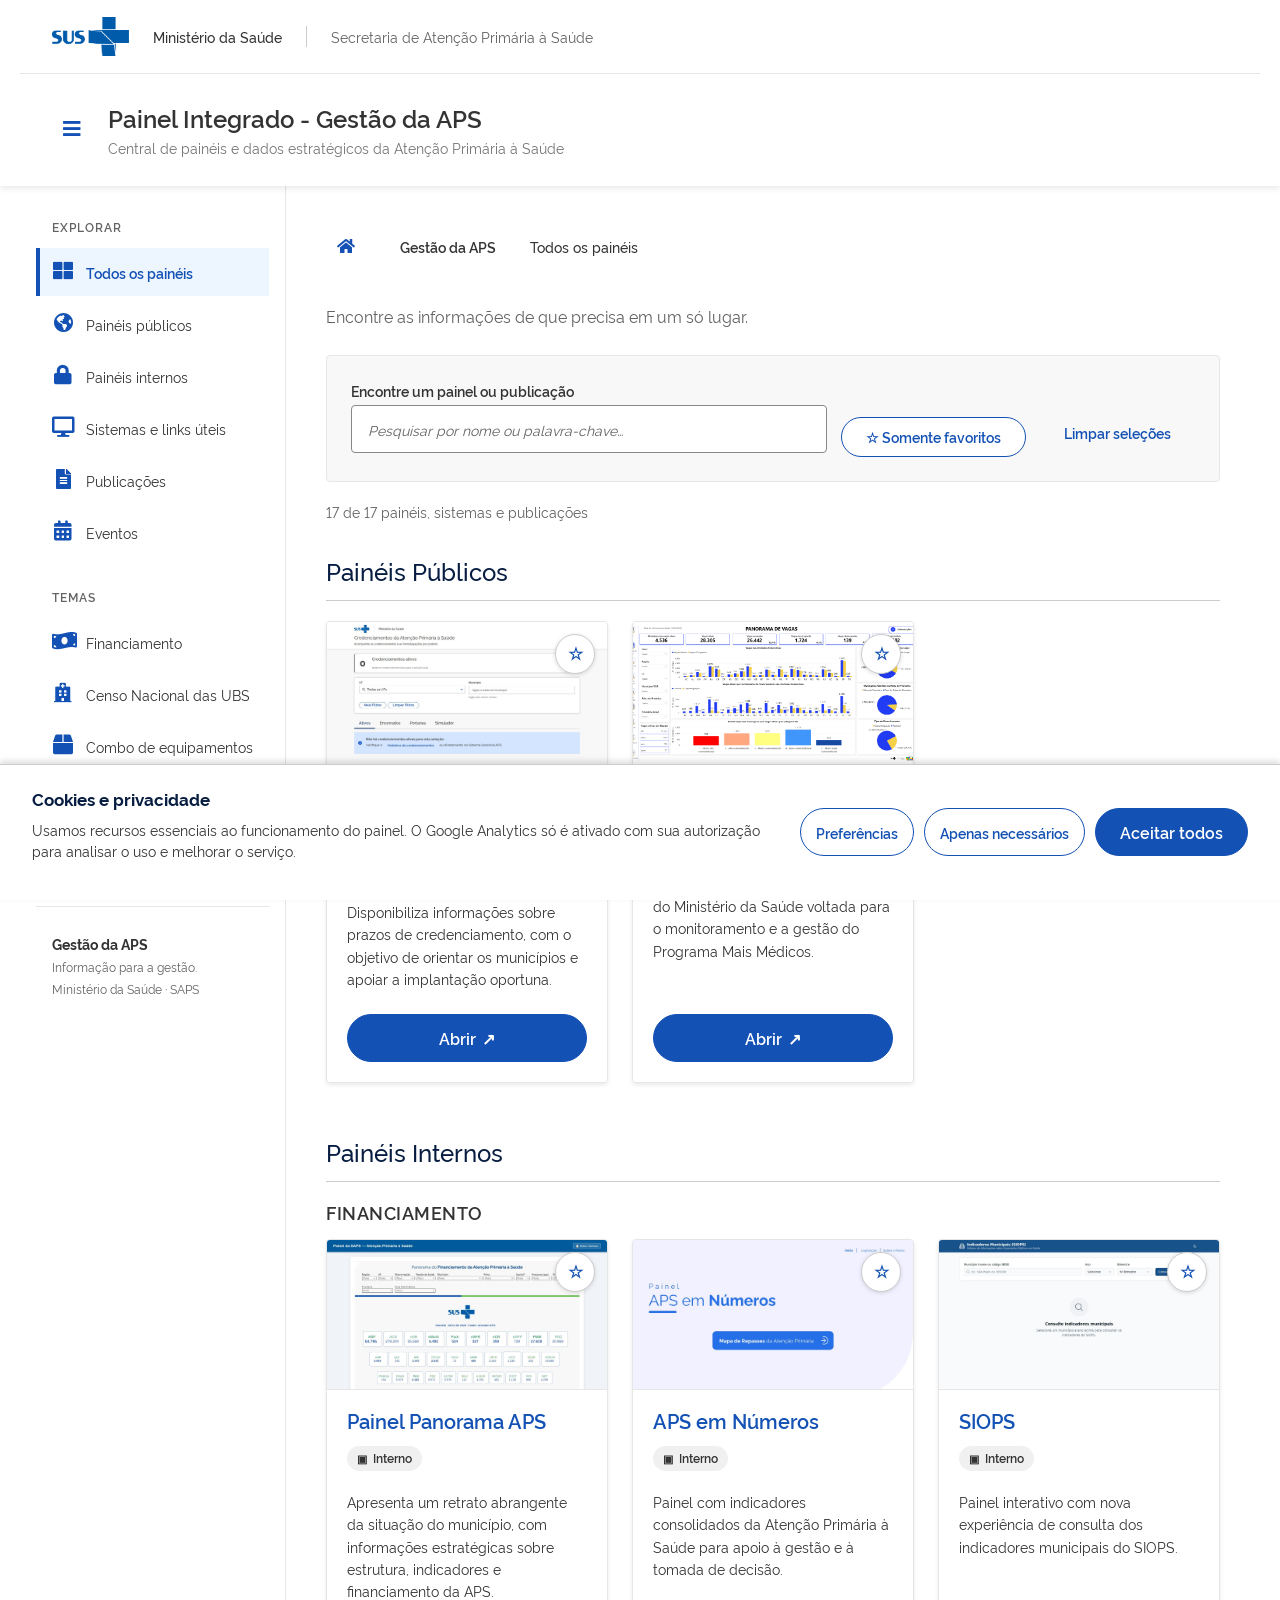
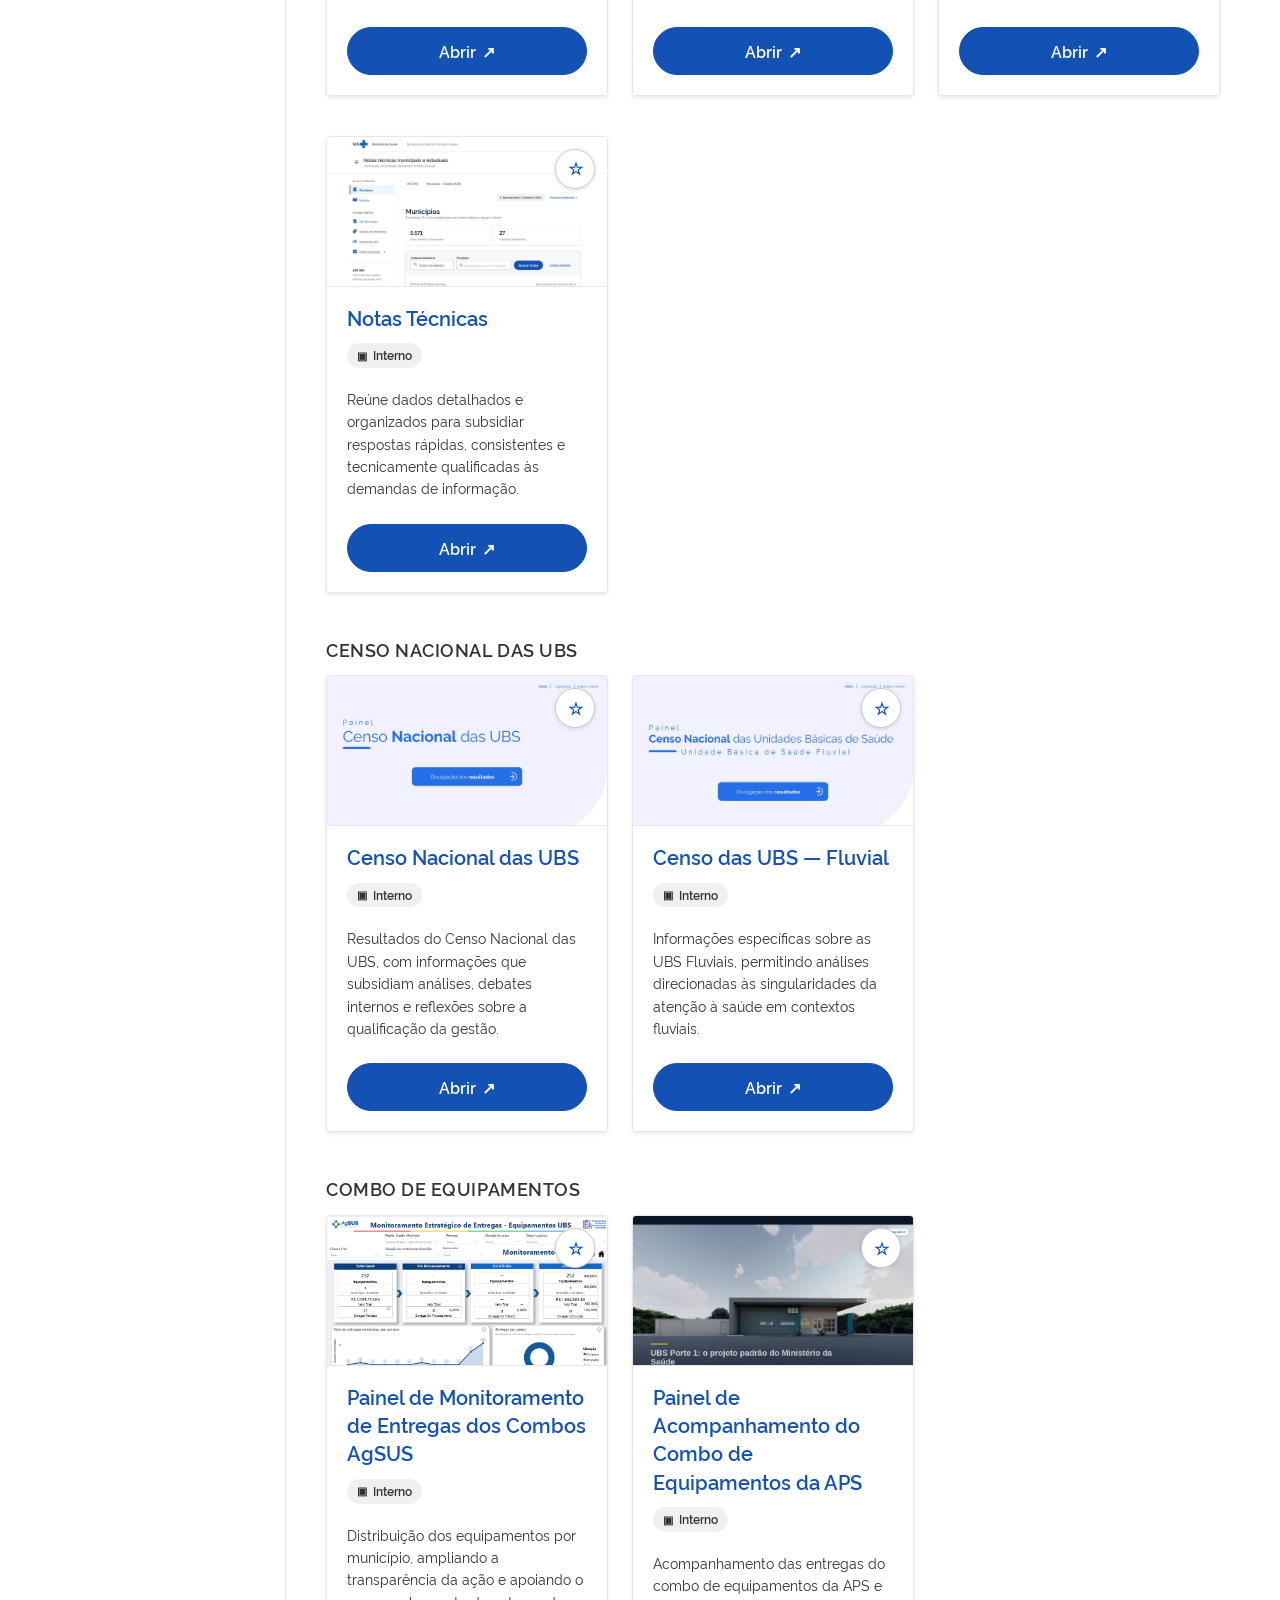
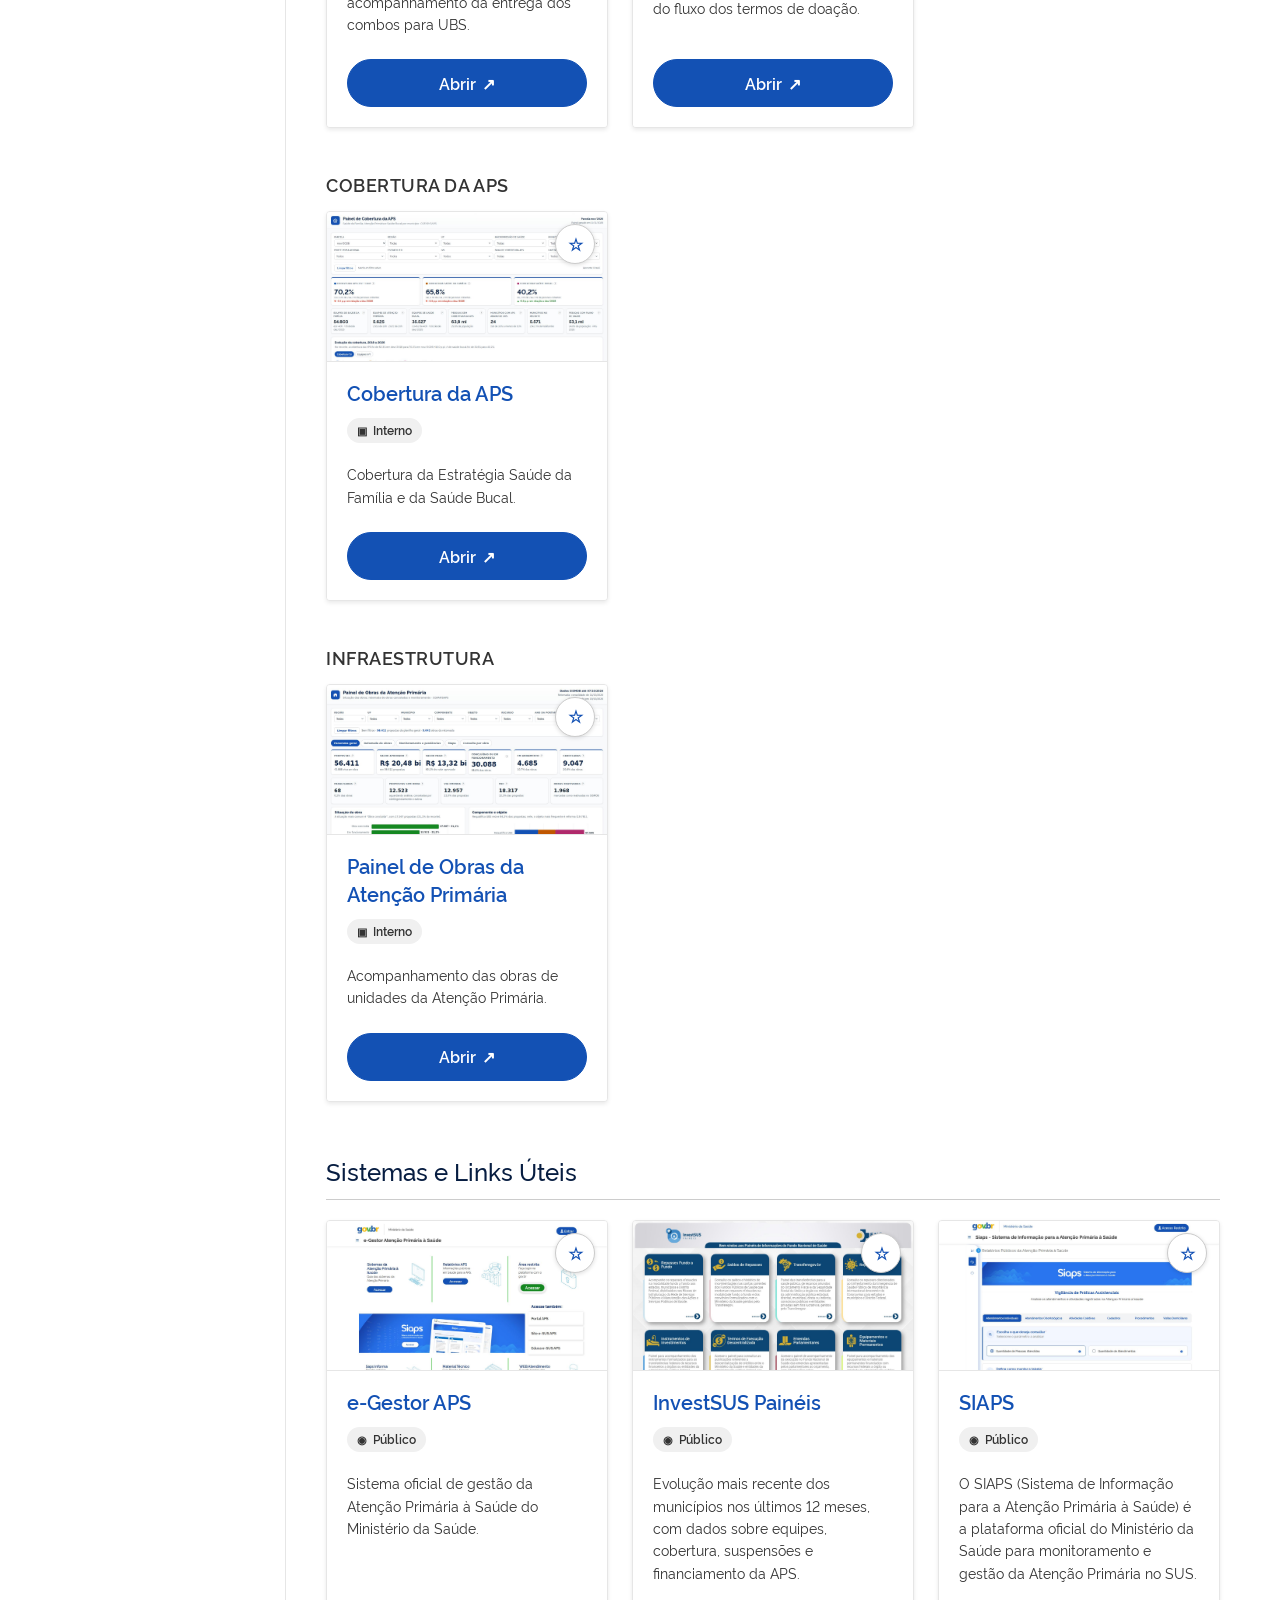
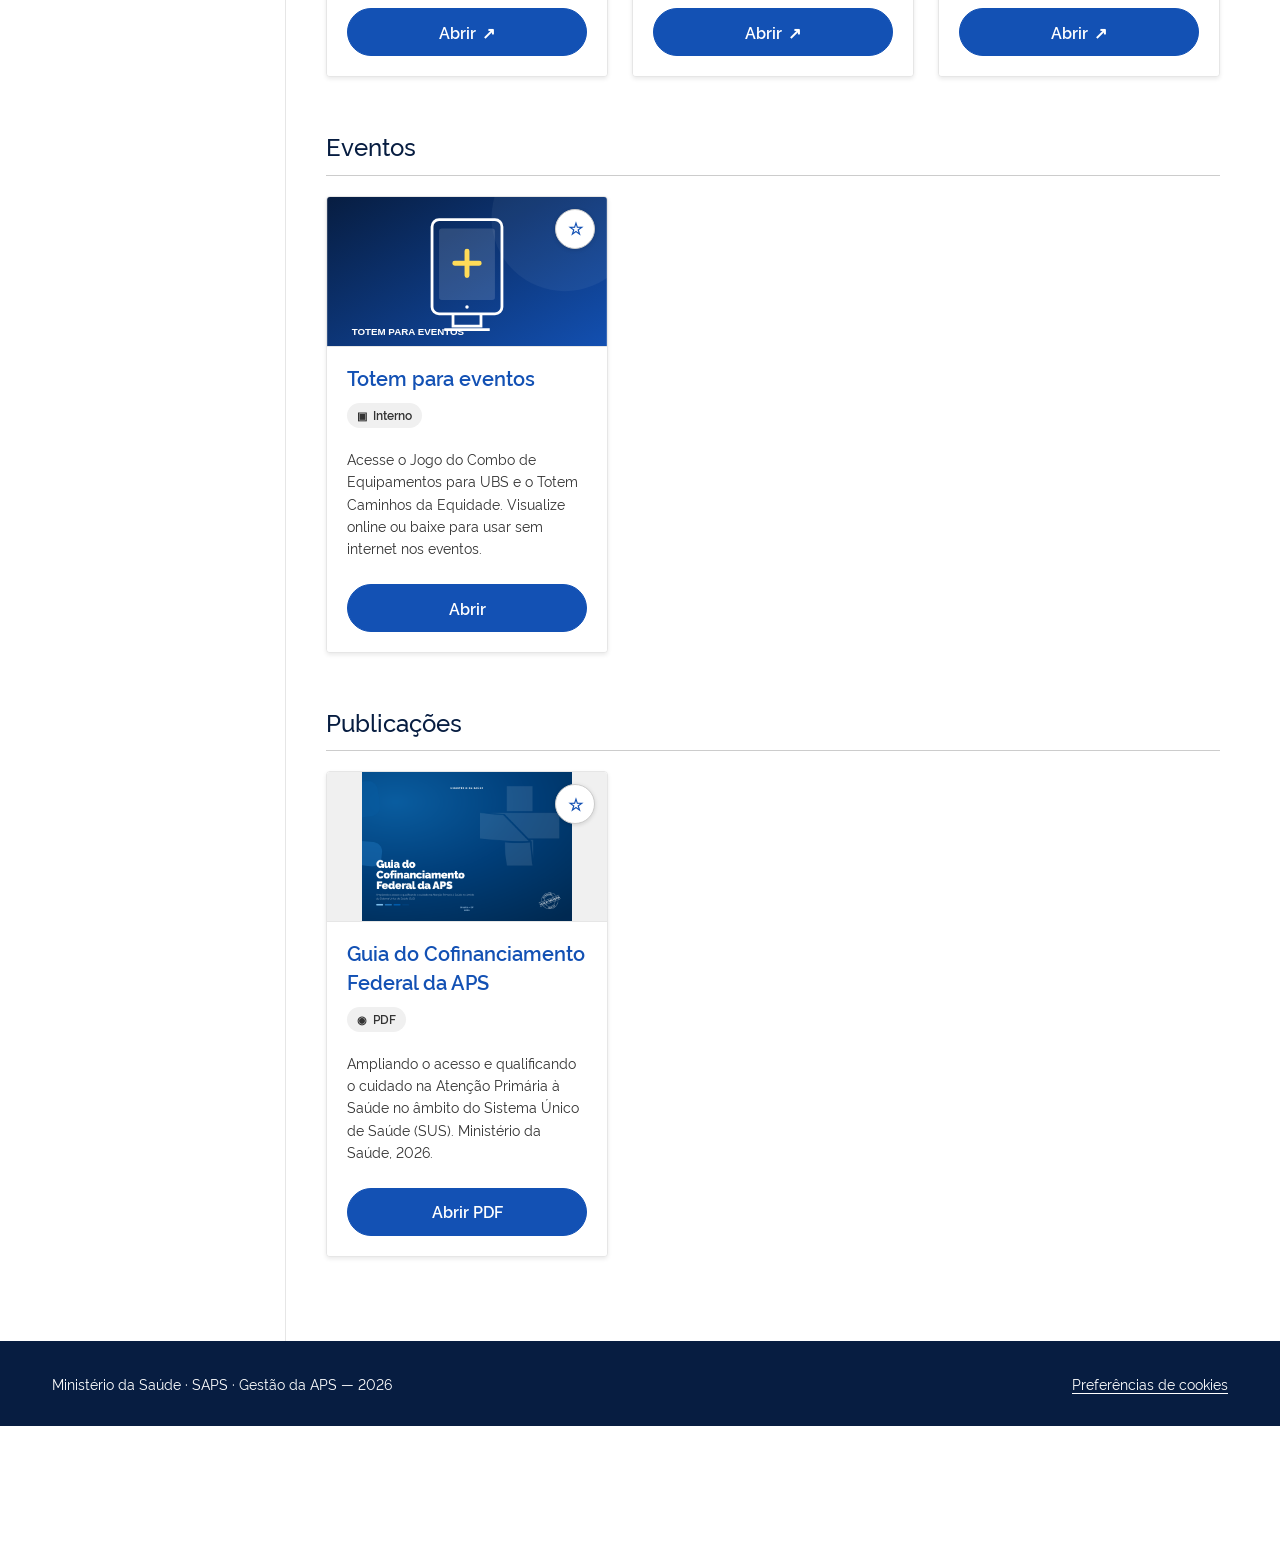
==== commit ae1ed128: "Adiciona Publicacoes e corrige acesso a Credenciamentos" ====
--- a/index.html
+++ b/index.html
@@ -40,24 +40,13 @@
       margin: 0;
       padding: 0;
     }
-    html {
-      scrollbar-color: var(--painel-blue,#1351b4) #e2e8f0;
-    }
-    ::-webkit-scrollbar {
-      width: 12px;
-      height: 12px;
-    }
-    ::-webkit-scrollbar-track {
-      background: #e2e8f0;
-    }
-    ::-webkit-scrollbar-thumb {
-      background-color: var(--painel-blue,#1351b4);
-      border-radius: 8px;
-      border: 2px solid #e2e8f0;
-    }
-    ::-webkit-scrollbar-thumb:hover {
-      background-color: #0c326f;
-    }
+/* Barra de rolagem no padrão gov.br DS (cinza, 8px), igual em todos os sites APS 360 */
+html{scrollbar-color:var(--gray-30,#adadad) var(--gray-10,#e6e6e6)}
+*::-webkit-scrollbar{width:8px;height:8px}
+*::-webkit-scrollbar-track{background:var(--gray-10,#e6e6e6)}
+*::-webkit-scrollbar-thumb{background:var(--gray-30,#adadad);border-radius:4px}
+*::-webkit-scrollbar-thumb:hover{background:var(--gray-40,#888)}
+
     body {
       font-family: -apple-system, BlinkMacSystemFont, 'Segoe UI', Roboto, Arial, sans-serif;
       -webkit-font-smoothing: antialiased;
@@ -454,7 +443,7 @@
         gap: 12px;
       }
     }
-  .acessar>[aria-hidden="true"]{margin-left:6px}
+  .acessar>[aria-hidden="true"]{margin-left:6px}
 .sr-only{position:absolute;width:1px;height:1px;padding:0;margin:-1px;overflow:hidden;clip:rect(0,0,0,0);white-space:nowrap;border:0}
 </style>
   <link rel="stylesheet" href="visual_saps.css?v=f537f1ac740b">
@@ -474,6 +463,7 @@
     <button class="nav-item menu-item" type="button" data-filter="publico" aria-label="Painéis públicos"><i class="fas fa-globe-americas nav-icon" aria-hidden="true"></i><span>Painéis públicos</span></button>
     <button class="nav-item menu-item" type="button" data-filter="interno" aria-label="Painéis internos"><i class="fas fa-lock nav-icon" aria-hidden="true"></i><span>Painéis internos</span></button>
     <button class="nav-item menu-item" type="button" data-filter="sistemas" aria-label="Sistemas e links úteis"><i class="fas fa-desktop nav-icon" aria-hidden="true"></i><span>Sistemas e links úteis</span></button>
+    <button class="nav-item menu-item" type="button" data-filter="publicacoes" aria-label="Publicações"><i class="fas fa-file-alt nav-icon" aria-hidden="true"></i><span>Publicações</span></button>
     <button class="nav-item menu-item" type="button" data-filter="eventos" aria-label="Eventos"><i class="fas fa-calendar-alt nav-icon" aria-hidden="true"></i><span>Eventos</span></button>
   </nav><div class="nav-title temas">TEMAS</div><nav aria-label="Temas dos painéis">
     <button class="nav-item menu-item" type="button" data-filter="financiamento" aria-label="Financiamento"><i class="fas fa-money-bill-wave nav-icon" aria-hidden="true"></i><span>Financiamento</span></button>
@@ -485,7 +475,7 @@
 </div></div></div></aside><main id="conteudo" tabindex="-1">
   <nav class="breadcrumb br-breadcrumb" aria-label="Navegação"><ol class="crumb-list" role="list"><li class="crumb home"><a class="br-button circle" href="#conteudo" aria-label="Ir para o conteúdo"><i class="fas fa-home" aria-hidden="true"></i></a></li><li class="crumb"><i class="icon fas fa-chevron-right" aria-hidden="true"></i><span>Gestão da APS</span></li><li class="crumb" data-active="active"><i class="icon fas fa-chevron-right" aria-hidden="true"></i><span aria-current="page" id="breadcrumbCurrent">Todos os painéis</span></li></ol></nav>
   <div class="page-heading"><p>Encontre as informações de que precisa em um só lugar.</p></div>
-  <div class="busca-bar"><div class="br-input"><label for="busca">Encontre um painel</label><input type="search" class="busca-input" id="busca" placeholder="Pesquisar por nome ou palavra-chave…" oninput="aplicarFiltros()"></div><button type="button" class="favoritos-toggle br-button secondary" id="favoritosToggle" aria-pressed="false" onclick="alternarFavoritosToggle()">☆ Somente favoritos</button><button type="button" class="clear-search br-button tertiary" id="clearSearch">Limpar seleções</button></div>
+  <div class="busca-bar"><div class="br-input"><label for="busca">Encontre um painel ou publicação</label><input type="search" class="busca-input" id="busca" placeholder="Pesquisar por nome ou palavra-chave…" oninput="aplicarFiltros()"></div><button type="button" class="favoritos-toggle br-button secondary" id="favoritosToggle" aria-pressed="false" onclick="alternarFavoritosToggle()">☆ Somente favoritos</button><button type="button" class="clear-search br-button tertiary" id="clearSearch">Limpar seleções</button></div>
   <div class="results"><span id="resultCount" role="status" aria-live="polite"></span><span id="filterCurrent" class="filter-chip" hidden>Todos os painéis</span></div>
 
     <section class="grupo">
@@ -501,8 +491,8 @@
             <span class="badge publico"><span class="dot"></span>Público</span>
           </div>
           </div><div class="card-content"><p class="desc">Disponibiliza informações sobre prazos de credenciamento, com o objetivo de orientar os municípios e apoiar a implantação oportuna.</p></div><div class="card-footer">
-          <a class="acessar br-button primary" href="https://credenciamentos.onrender.com/" target="_blank" rel="noopener"
-             onclick="rastrearClique('Painel dos Credenciamentos da APS', 'Público', 'https://credenciamentos.onrender.com/')">Abrir <span aria-hidden="true">↗</span><span class="sr-only">: Painel dos Credenciamentos da APS (abre em nova aba)</span></a></div>
+          <a class="acessar br-button primary" href="https://painel-credenciamentos.onrender.com/" target="_blank" rel="noopener"
+             onclick="rastrearClique('Painel dos Credenciamentos da APS', 'Público', 'https://painel-credenciamentos.onrender.com/')">Abrir <span aria-hidden="true">↗</span><span class="sr-only">: Painel dos Credenciamentos da APS (abre em nova aba)</span></a></div>
         </div>
 
         <div class="card br-card cat-publico" data-id="mais-medicos"><div class="card-header">
@@ -750,7 +740,21 @@
       </div>
     </section>
 
-    <p class="empty-state" id="estadoVazio">Nenhum painel encontrado para esta busca.</p>
+    <section class="grupo" aria-labelledby="publicacoesTitulo">
+      <h2 id="publicacoesTitulo">Publicações</h2>
+      <div class="cards">
+        <div class="card br-card cat-publicacoes" data-id="guia-cofinanciamento-federal-aps"><div class="card-header">
+          <button class="favorite-btn br-button circle tertiary" type="button" aria-label="Favoritar Guia do Cofinanciamento Federal da APS" onclick="alternarFavorito(event, 'guia-cofinanciamento-federal-aps', this)">☆</button>
+          <div class="thumb"><img src="imagens/guia-cofinanciamento-federal-aps.png" alt="Capa do Guia do Cofinanciamento Federal da APS" loading="lazy" onerror="handleImgError(this)" style="object-fit:contain"></div>
+          <div class="card-title"><h3>Guia do Cofinanciamento Federal da APS</h3><span class="badge publico">PDF</span></div>
+          </div><div class="card-content"><p class="desc">Ampliando o acesso e qualificando o cuidado na Atenção Primária à Saúde no âmbito do Sistema Único de Saúde (SUS). Ministério da Saúde, 2026.</p></div><div class="card-footer">
+          <a class="acessar br-button primary" href="https://bvsms.saude.gov.br/bvs/publicacoes/guia_cofinanciamento_federal_aps.pdf" target="_blank" rel="noopener"
+             onclick="rastrearClique('Guia do Cofinanciamento Federal da APS', 'Publicações', this.href)">Abrir PDF<span class="sr-only">: Guia do Cofinanciamento Federal da APS (abre em nova aba)</span></a></div>
+        </div>
+      </div>
+    </section>
+
+    <p class="empty-state" id="estadoVazio">Nenhum conteúdo encontrado para esta busca.</p>
   </main></div>
 
   <footer class="br-footer"><div class="container-lg portal-footer-inner"><span>Ministério da Saúde · SAPS · Gestão da APS — 2026</span></div></footer>
@@ -917,7 +921,7 @@
       }
     });
   </script>
-  <script src="visual_saps.js?v=397091e12929"></script>
+  <script src="visual_saps.js?v=ff645c243620"></script>
   <script src="privacidade.js?v=e7c4b54c07fa"></script>
 <script defer src="miniaturas/cliente.js?v=d82b988292a5"></script>
 </body>
